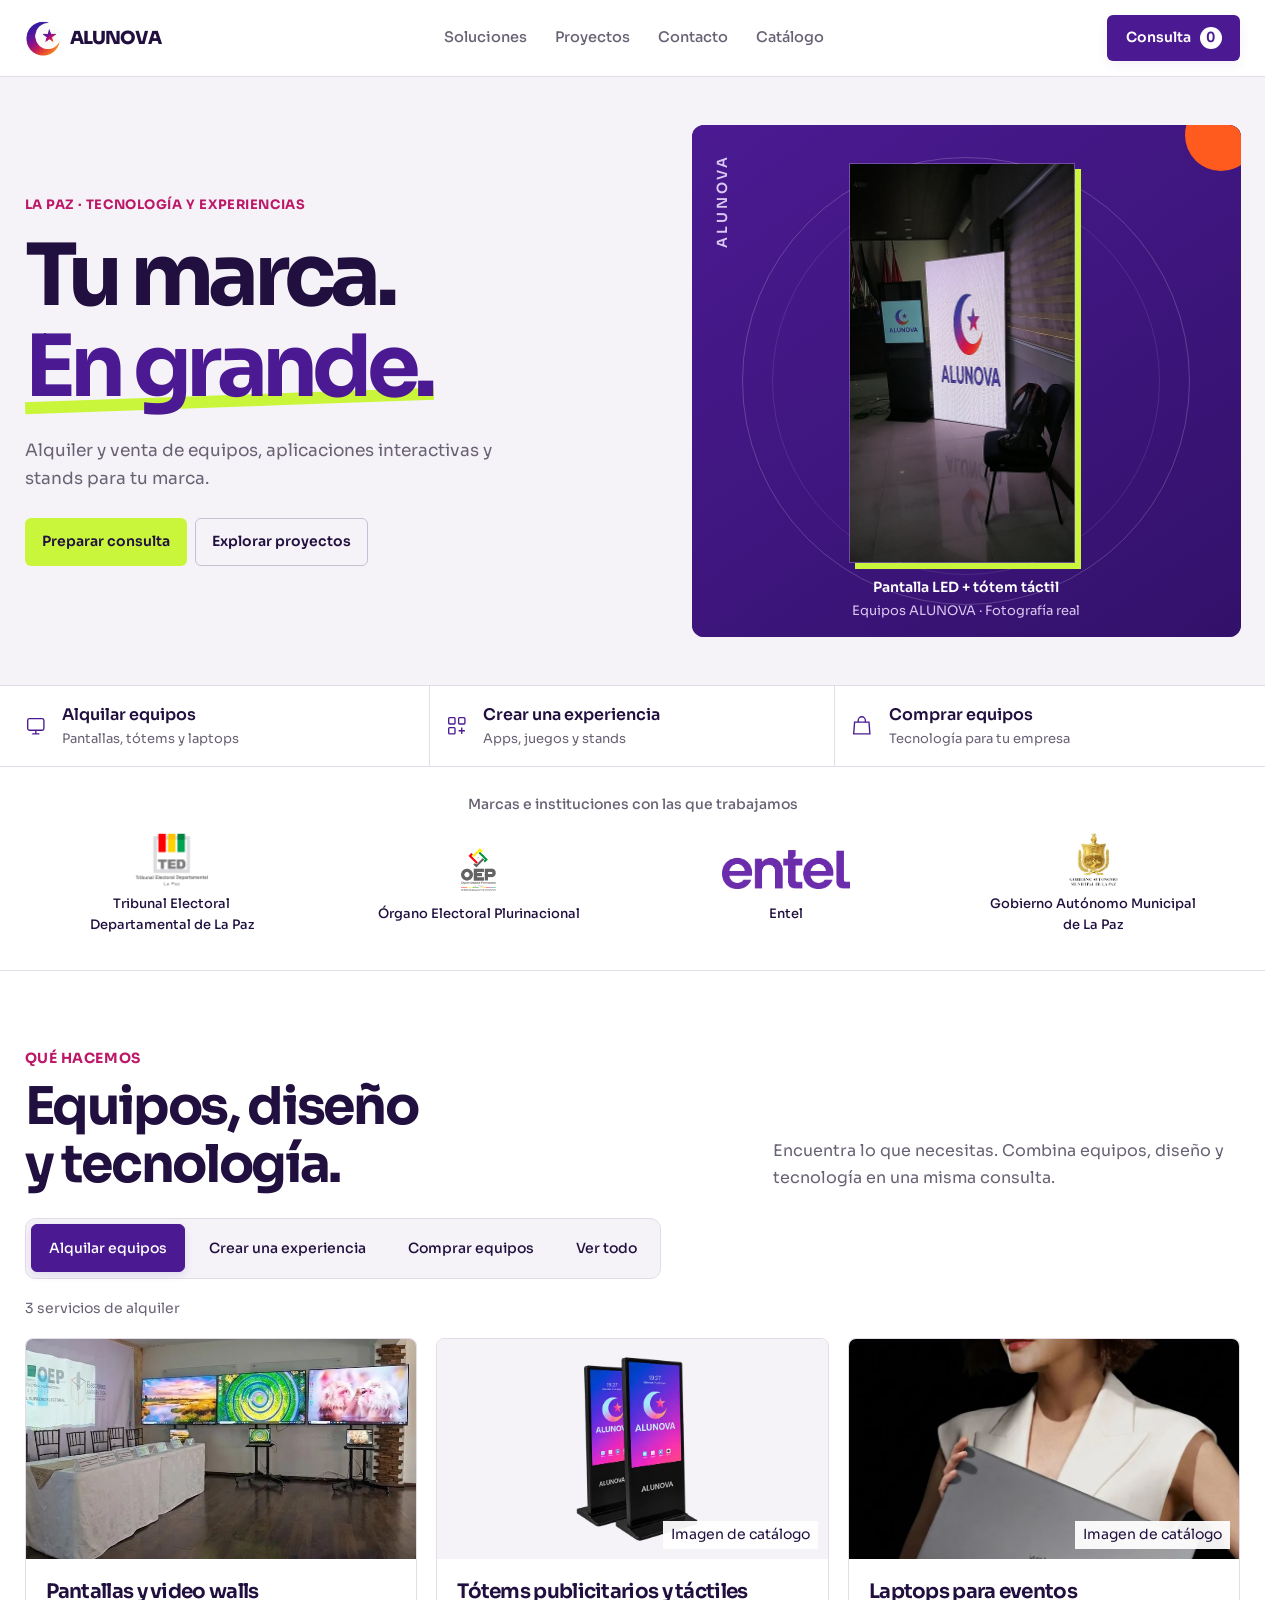
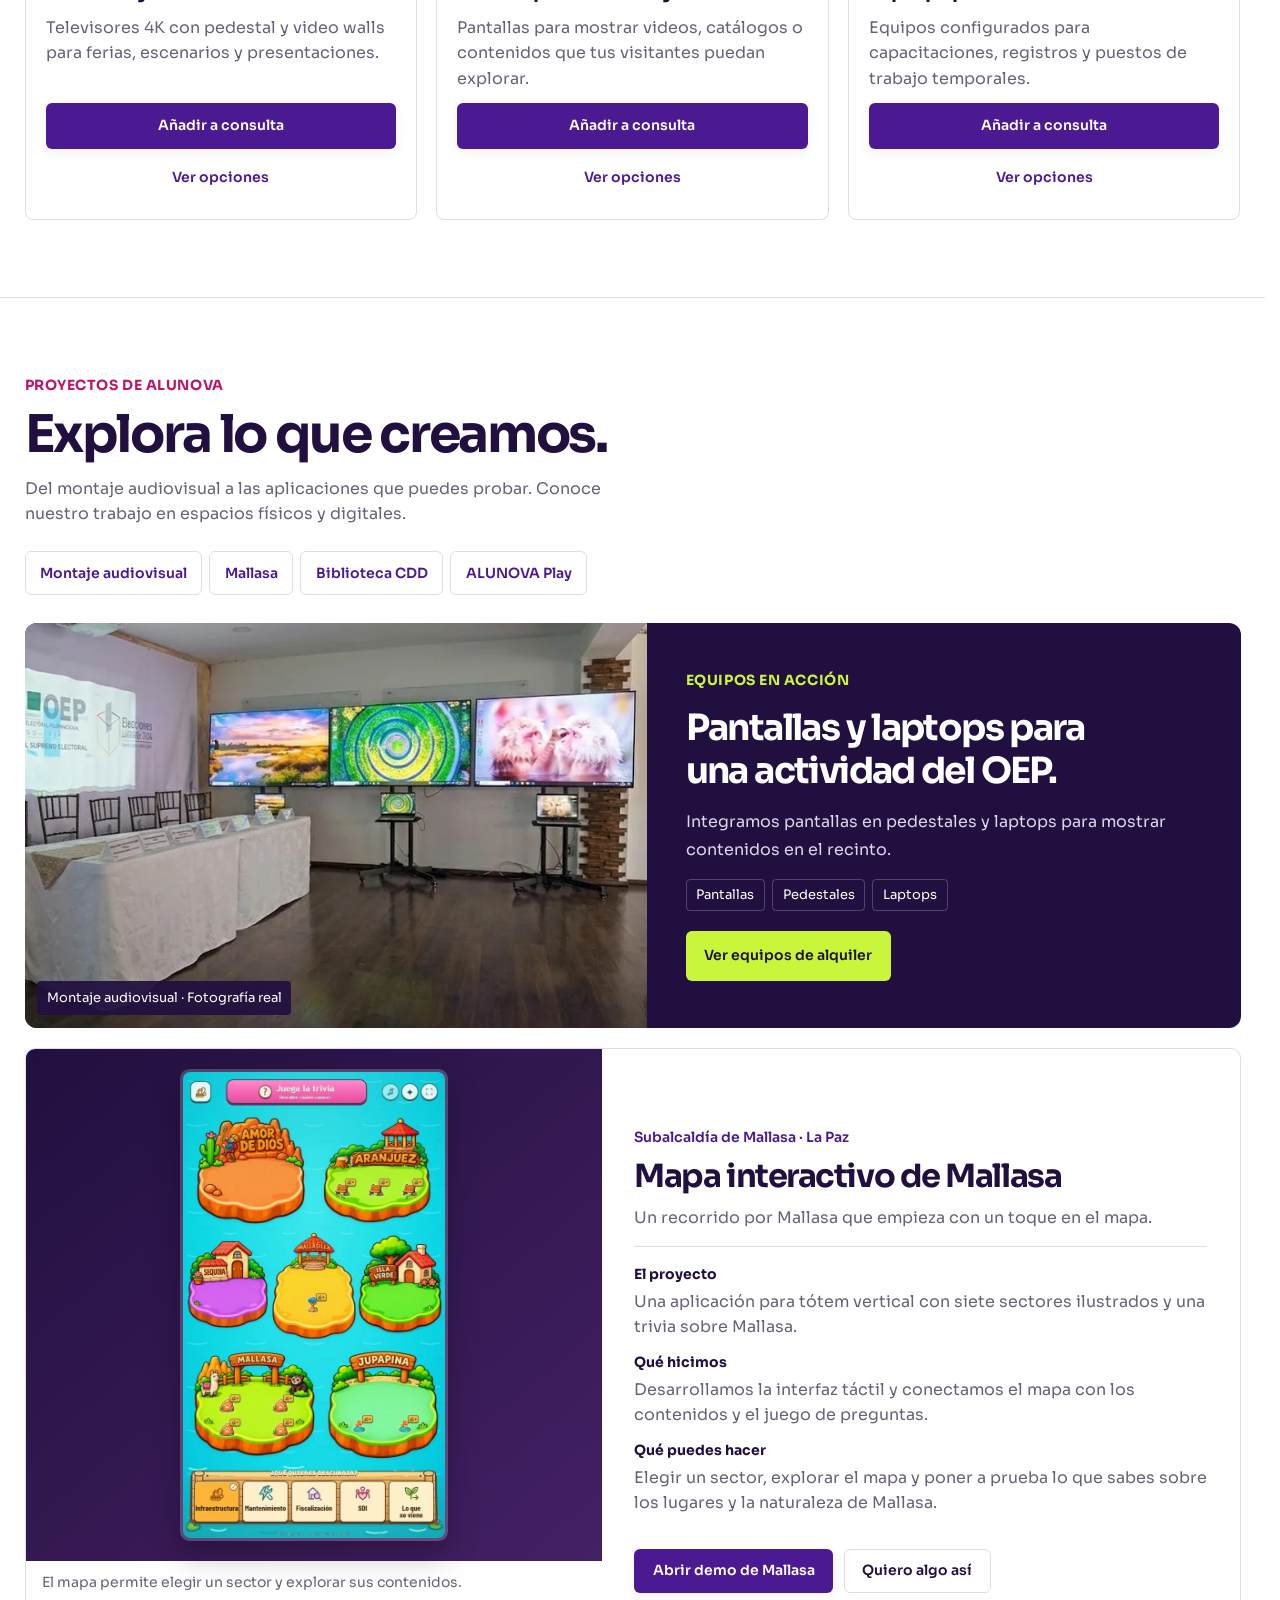
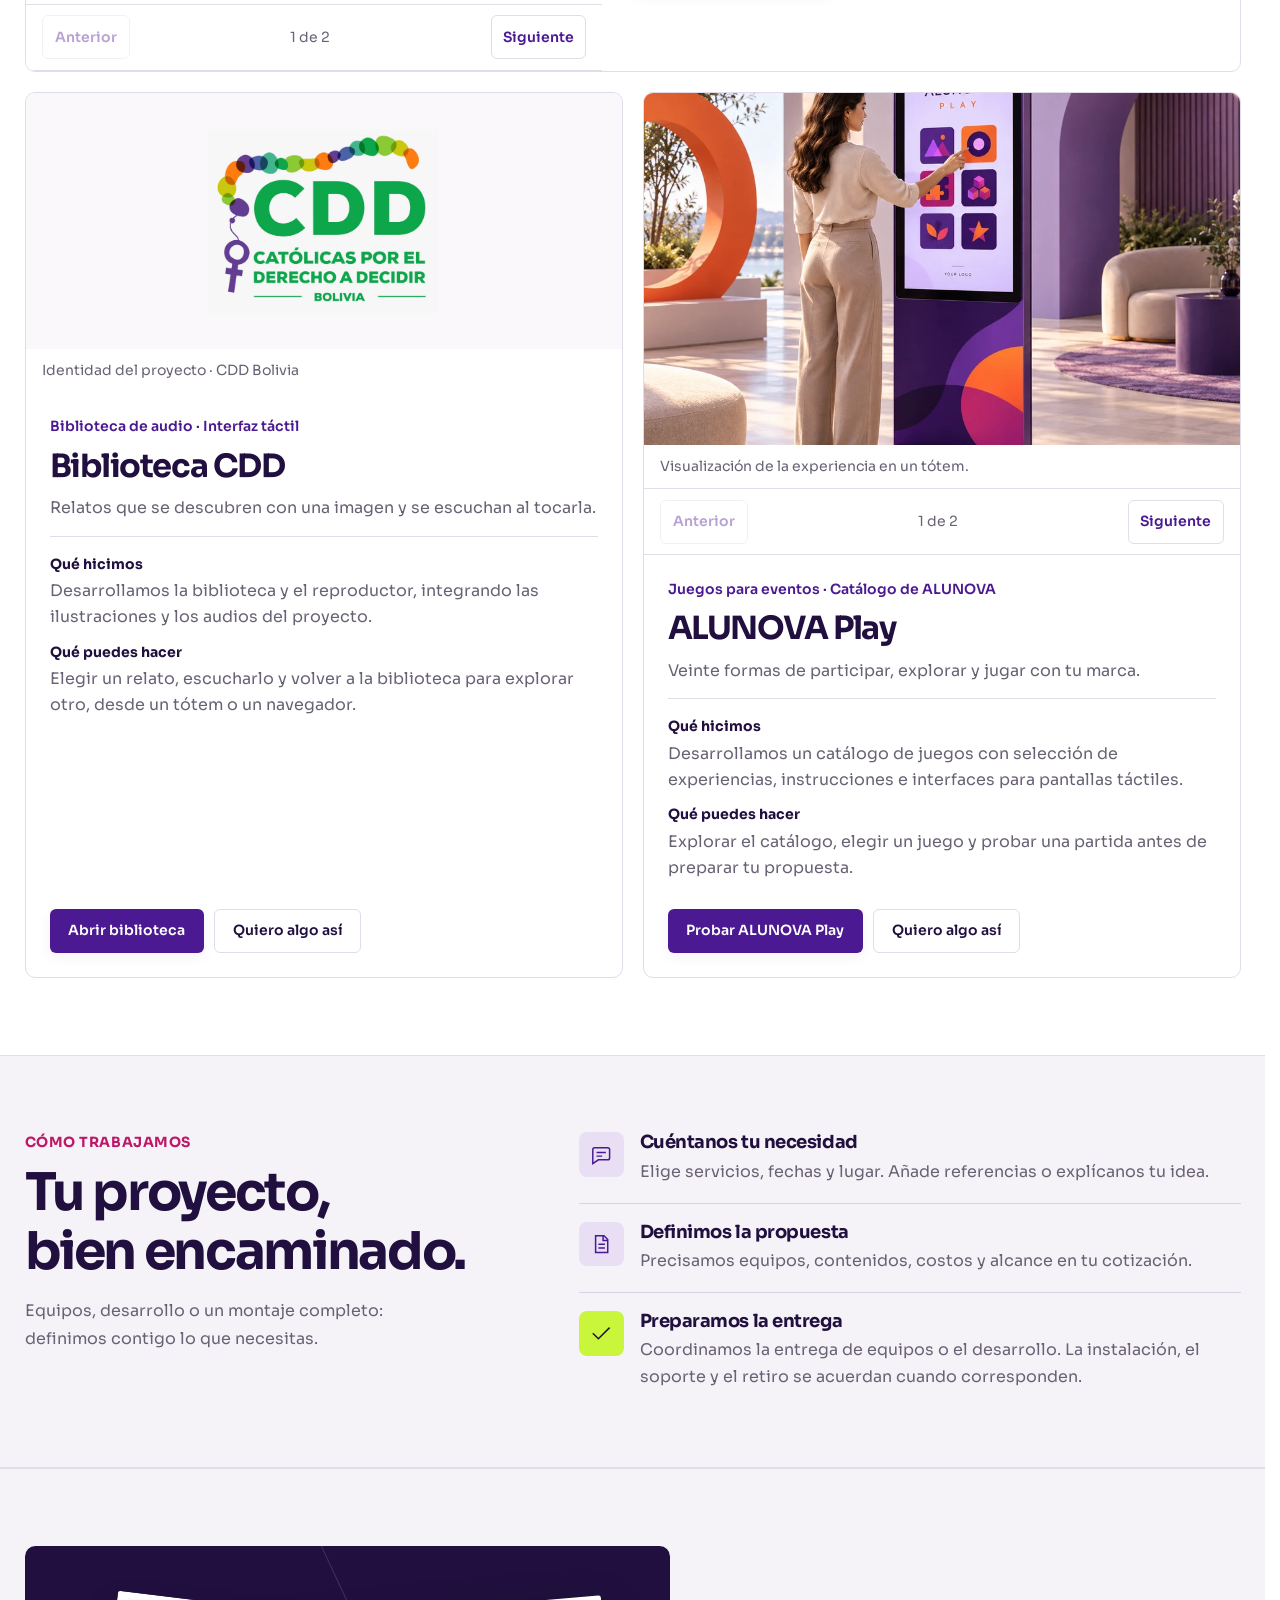
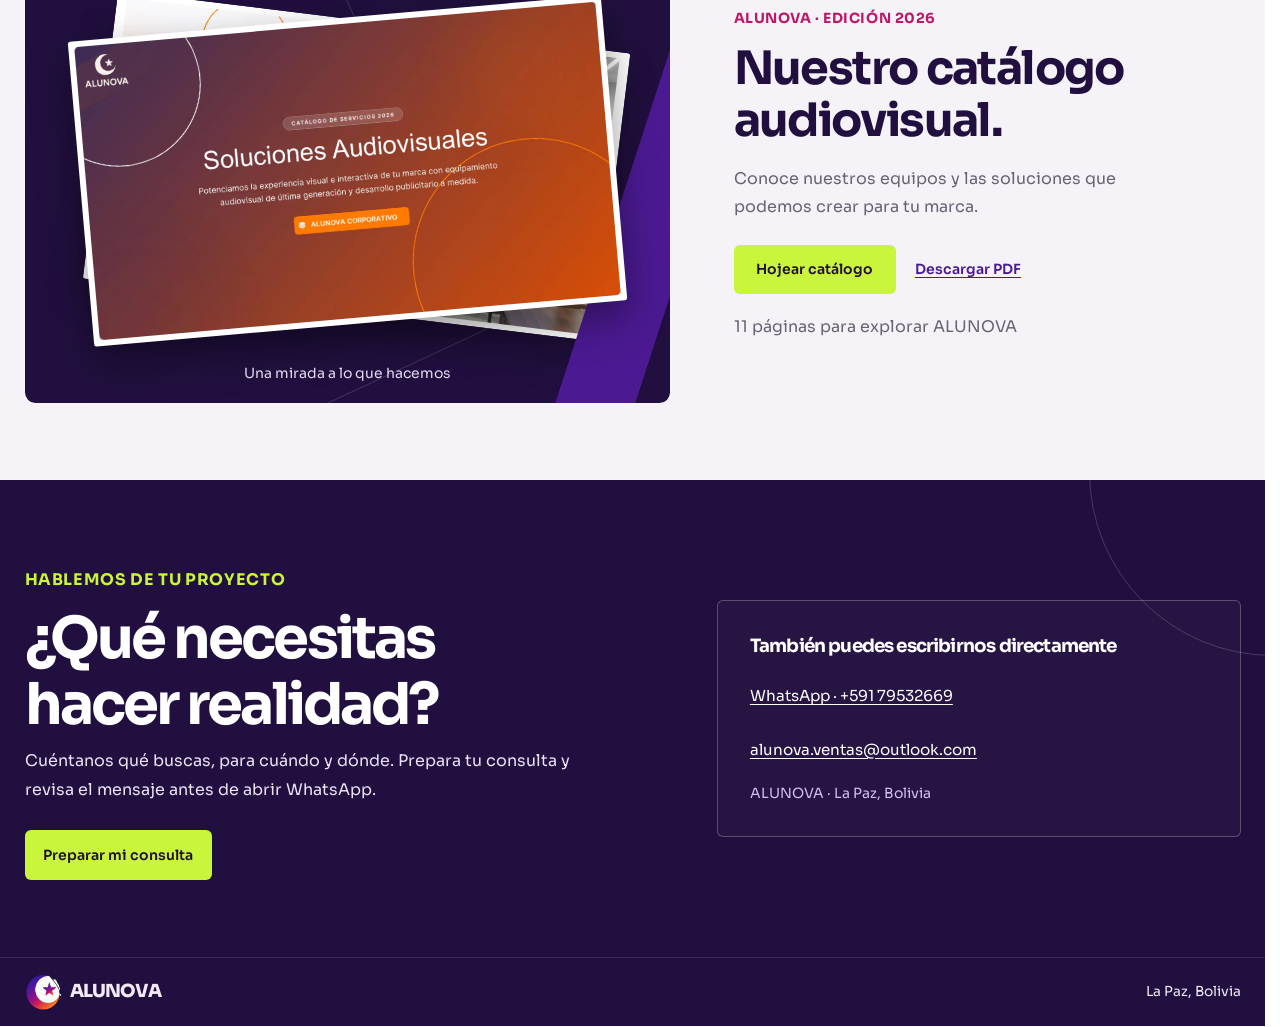
==== index.html @ 8a146e1a "Refina la landing con Sora, casos audiovisuales y recorrido móvil compacto" ====
<!doctype html>
<html lang="es">
<head>
  <meta charset="utf-8">
  <meta name="viewport" content="width=device-width, initial-scale=1">
  <meta name="theme-color" content="#4b1a92">
  <title>ALUNOVA | Tecnología, diseño y experiencias</title>
  <meta name="description" content="Alquiler de televisores 4K, tótems táctiles y laptops. Video walls, juegos interactivos, stands y venta de equipos en Bolivia.">
  <link rel="icon" href="img/logo.png" type="image/png">
  <link rel="preload" href="img/fonts/sora-latin-variable.woff2" as="font" type="font/woff2" crossorigin>
  <link rel="stylesheet" href="css/redesign.css?v=consulta-2026">
  <link rel="stylesheet" href="css/consultas.css?v=consulta-2026">
  <link rel="stylesheet" href="css/proyectos.css?v=portfolio-2026">
  <link rel="stylesheet" href="css/experiencia.css?v=catalogo-editorial-2026">
  <link rel="stylesheet" href="css/catalogo.css?v=editorial-2026">
  <link rel="stylesheet" href="css/consulta.css?v=consulta-clara-2026">
  <link rel="stylesheet" href="css/landing.css?v=sora-2026">
  <script src="js/mobile-menu.js?v=2" defer></script>
  <script src="js/clientes-carousel.js" defer></script>
  <script src="js/main.js?v=landing-sora-2026" defer></script>
  <script src="js/proyectos.js?v=portfolio-2026" defer></script>
  <script src="js/experiencia.js?v=landing-sora-2026" defer></script>
  <script src="js/catalogo.js?v=editorial-2026" defer></script>
</head>
<body>
  <a class="skip-link" href="#contenido">Saltar al contenido</a>

  <header class="mega-header">
    <div class="container header-inner">
      <a href="#hero" class="brand" aria-label="ALUNOVA, inicio">
        <img src="img/logo.png" width="36" height="36" alt="">
        <span>ALUNOVA</span>
      </a>
      <nav id="menu-principal" class="site-nav" aria-label="Navegación principal">
        <ul class="nav-list">
          <li><a href="#servicios">Soluciones</a></li>
          <li><a href="#portafolio">Proyectos</a></li>
          <li><a href="#contacto">Contacto</a></li>
          <li><a href="#brochure">Catálogo</a></li>
        </ul>
      </nav>
      <a class="button button-primary header-contact" href="#contacto" data-open-inquiry>Consulta <span class="inquiry-count" data-inquiry-count>0</span></a>
      <button class="hamburguesa" type="button" aria-label="Abrir menú" aria-expanded="false" aria-controls="menu-principal">
        <span></span><span></span>
      </button>
    </div>
  </header>

  <main id="contenido" tabindex="-1">
    <section class="hero" id="hero" aria-labelledby="inicio-titulo">
      <div class="container hero-grid">
        <div class="hero-copy" id="nosotros">
          <p class="eyebrow">La Paz · Tecnología y experiencias</p>
          <h1 id="inicio-titulo">Tu marca.<br><em>En grande.</em></h1>
          <p class="lead">Alquiler y venta de equipos, aplicaciones interactivas y stands para tu marca.</p>
          <div class="actions">
            <a class="button button-lime" href="#contacto" data-open-inquiry>Preparar consulta</a>
            <a class="button button-outline" href="#portafolio">Explorar proyectos</a>
          </div>
        </div>
        <div class="hero-stage">
          <span class="stage-orbit" aria-hidden="true"></span>
          <span class="stage-word" aria-hidden="true">ALUNOVA</span>
          <figure class="hero-media">
            <img src="img/hero/equipos-alunova.webp" alt="Un tótem táctil y una pantalla LED vertical encendidos con el logo de ALUNOVA" width="900" height="1600" fetchpriority="high">
          </figure>
          <p class="stage-caption">Pantalla LED + tótem táctil <span>Equipos ALUNOVA · Fotografía real</span></p>
        </div>
      </div>
      <nav class="hero-solutions" aria-label="Explorar soluciones de ALUNOVA">
        <div class="container">
          <a href="#servicios" data-filter-link="alquilar"><svg viewBox="0 0 24 24" fill="none" stroke="currentColor" stroke-width="1.5" aria-hidden="true"><rect x="3" y="4" width="18" height="13" rx="2"/><path d="M8 21h8m-4-4v4"/></svg><span>Alquilar equipos<small>Pantallas, tótems y laptops</small></span></a>
          <a href="#servicios" data-filter-link="crear"><svg viewBox="0 0 24 24" fill="none" stroke="currentColor" stroke-width="1.5" aria-hidden="true"><rect x="3" y="3" width="7" height="7" rx="1"/><rect x="14" y="3" width="7" height="7" rx="1"/><rect x="3" y="14" width="7" height="7" rx="1"/><path d="M14 17.5h7m-3.5-3.5v7"/></svg><span>Crear una experiencia<small>Apps, juegos y stands</small></span></a>
          <a href="#servicios" data-filter-link="comprar"><svg viewBox="0 0 24 24" fill="none" stroke="currentColor" stroke-width="1.5" aria-hidden="true"><path d="M4 8h16l1 13H3L4 8Z"/><path d="M8 8V6a4 4 0 0 1 8 0v2"/></svg><span>Comprar equipos<small>Tecnología para tu empresa</small></span></a>
        </div>
      </nav>
    </section>

    <section class="section clients-compact" id="clientes" aria-labelledby="clientes-titulo">
      <div class="container">
        <div class="section-heading">
          <h2 id="clientes-titulo">Marcas e instituciones con las que trabajamos</h2>
        </div>
        <ul class="clientes-track" id="logos-clientes" aria-label="Carrusel de clientes de ALUNOVA" tabindex="0">
          <li class="logo-slot">
            <img src="img/clientes/ted-la-paz.png" alt="" width="600" height="428" loading="lazy">
            <span>Tribunal Electoral Departamental de La Paz</span>
          </li>
          <li class="logo-slot">
            <img src="img/clientes/oep.png" alt="" width="200" height="200" loading="lazy">
            <span>Órgano Electoral Plurinacional</span>
          </li>
          <li class="logo-slot">
            <img src="img/clientes/entel.png" alt="" width="1501" height="461" loading="lazy">
            <span>Entel</span>
          </li>
          <li class="logo-slot">
            <img src="img/clientes/gamlp.png" alt="" width="121" height="121" loading="lazy">
            <span>Gobierno Autónomo Municipal de La Paz</span>
          </li>
        </ul>
        <div class="carousel-controls" role="group" aria-label="Controles del carrusel de clientes" hidden>
          <button class="carousel-button" type="button" data-clientes-prev aria-controls="logos-clientes" aria-label="Ver cliente anterior">‹</button>
          <span class="carousel-position" aria-live="polite"></span>
          <button class="carousel-button" type="button" data-clientes-next aria-controls="logos-clientes" aria-label="Ver siguiente cliente">›</button>
        </div>
      </div>
    </section>

    <section class="section" id="servicios" aria-labelledby="servicios-titulo">
      <div class="container">
        <div class="section-heading solutions-heading">
          <div>
            <p class="eyebrow">Qué hacemos</p>
            <h2 id="servicios-titulo">Equipos, diseño<br>y tecnología.</h2>
          </div>
          <div class="solutions-intro">
            <p>Encuentra lo que necesitas. Combina equipos, diseño y tecnología en una misma consulta.</p>
          </div>
        </div>

        <div class="service-filters" role="group" aria-label="Filtrar soluciones">
          <button type="button" class="filter-button" data-filter="alquilar" aria-pressed="true">Alquilar equipos</button>
          <button type="button" class="filter-button" data-filter="crear" aria-pressed="false">Crear una experiencia</button>
          <button type="button" class="filter-button" data-filter="comprar" aria-pressed="false">Comprar equipos</button>
          <button type="button" class="filter-button" data-filter="todos" aria-pressed="false">Ver todo</button>
        </div>
        <p class="service-results" id="service-results" role="status" aria-live="polite">3 soluciones de alquiler</p>
        <div class="service-grid">
          <article class="service-card" id="pantallas" data-service-id="pantallas" data-category="alquilar" data-quantity="true">
            <img class="service-media" src="img/servicios/alquiler.webp" alt="Televisores y laptops instalados para una actividad del OEP" width="760" height="494" loading="lazy" decoding="async">
            <div class="service-copy">
              <h3>Pantallas y video walls</h3>
              <p class="service-description">Televisores 4K con pedestal y video walls para ferias, escenarios y presentaciones.</p>
              <template class="service-details"><p class="service-detail-lead">Tu contenido, a la vista de todos.</p><dl class="service-specs"><div><dt>Qué ofrecemos</dt><dd>Televisores de 65 pulgadas 4K con pedestal y configuración de video walls.</dd></div><div><dt>Para qué sirve</dt><dd>Videos, presentaciones y contenidos en ferias, escenarios y actividades institucionales.</dd></div><div><dt>Para preparar tu propuesta</dt><dd>Indica cantidad, fechas, lugar y qué contenido mostrarás. Coordinamos conexiones, cableado, instalación y retiro en la cotización.</dd></div></dl></template>

              <div class="service-actions">
                <button class="button button-outline" type="button" data-service-details="pantallas">Ver opciones</button>
                <button class="button button-primary" type="button" data-add-service="pantallas" aria-pressed="false">Añadir a mi consulta</button>
              </div>
            </div>
          </article>
          <article class="service-card" id="totems" data-service-id="totems" data-category="alquilar" data-quantity="true">
            <figure class="service-figure"><img class="service-media service-media-product" src="img/servicios/venta.webp" alt="Dos tótems táctiles con la identidad de ALUNOVA" width="760" height="513" loading="lazy" decoding="async"><figcaption>Imagen de catálogo</figcaption></figure>
            <div class="service-copy">
              <h3>Tótems publicitarios y táctiles</h3>
              <p class="service-description">Pantallas para mostrar videos, catálogos o contenidos que tus visitantes puedan explorar.</p>
              <template class="service-details"><p class="service-detail-lead">Una pantalla que invita a acercarse.</p><dl class="service-specs"><div><dt>Qué ofrecemos</dt><dd>Tótems publicitarios y táctiles para videos, catálogos e interfaces con tu marca.</dd></div><div><dt>Para qué sirve</dt><dd>Mostrar información o permitir que tus visitantes exploren mapas, juegos y contenidos interactivos.</dd></div><div><dt>Para preparar tu propuesta</dt><dd>Cuéntanos cuántos equipos necesitas, las fechas, el lugar y si ya tienes el contenido o necesitas desarrollarlo.</dd></div></dl></template>

              <div class="service-actions">
                <button class="button button-outline" type="button" data-service-details="totems">Ver opciones</button>
                <button class="button button-primary" type="button" data-add-service="totems" aria-pressed="false">Añadir a mi consulta</button>
              </div>
            </div>
          </article>
          <article class="service-card" id="laptops" data-service-id="laptops" data-category="alquilar" data-quantity="true">
            <figure class="service-figure"><img class="service-media service-media-laptop" src="img/servicios/laptops.webp" alt="Imagen de catálogo de una modelo sosteniendo una laptop" width="800" height="1071" loading="lazy" decoding="async"><figcaption>Imagen de catálogo</figcaption></figure>
            <div class="service-copy">
              <h3>Laptops para eventos</h3>
              <p class="service-description">Equipos configurados para capacitaciones, registros y puestos de trabajo temporales.</p>
              <template class="service-details"><p class="service-detail-lead">Puestos de trabajo para el tiempo que necesitas.</p><dl class="service-specs"><div><dt>Qué ofrecemos</dt><dd>Alquiler de laptops configuradas para tu actividad.</dd></div><div><dt>Para qué sirve</dt><dd>Capacitaciones, registros, eventos corporativos y trabajo temporal.</dd></div><div><dt>Para preparar tu propuesta</dt><dd>Indica cantidad, fechas, lugar y programas o tareas que utilizarás. Las características y el soporte se definen según tu necesidad.</dd></div></dl></template>

              <div class="service-actions">
                <button class="button button-outline" type="button" data-service-details="laptops">Ver opciones</button>
                <button class="button button-primary" type="button" data-add-service="laptops" aria-pressed="false">Añadir a mi consulta</button>
              </div>
            </div>
          </article>
          <article class="service-card" id="interaccion" data-service-id="interaccion" data-category="crear" data-quantity="false">
            <img class="service-media service-media-product" src="img/servicios/aplicaciones.webp" alt="Interfaces de Ruleta y Trivia de ALUNOVA para pantallas táctiles" width="760" height="428" loading="lazy" decoding="async">
            <div class="service-copy">
              <h3>Juegos y aplicaciones a medida</h3>
              <p class="service-description">Ruletas, trivias, mapas y bibliotecas con la imagen de tu marca.</p>
              <a class="service-example" href="#mallasa">Explora el mapa de Mallasa</a>
              <template class="service-details"><p class="service-detail-lead">Tu marca también se puede explorar y jugar.</p><dl class="service-specs"><div><dt>Qué podemos crear</dt><dd>Ruletas, trivias, mapas, bibliotecas digitales y formularios con tu identidad.</dd></div><div><dt>Dónde se usa</dt><dd>En un tótem táctil o navegador, según el proyecto. Puedes probar las demos de Mallasa, Biblioteca CDD y ALUNOVA Play.</dd></div><div><dt>Para preparar tu propuesta</dt><dd>Cuéntanos el objetivo, el público, la fecha y los contenidos disponibles. Indica si también necesitas alquilar el equipo.</dd></div></dl></template>

              <div class="service-actions">
                <button class="button button-outline" type="button" data-service-details="interaccion">Ver opciones</button>
                <button class="button button-primary" type="button" data-add-service="interaccion" aria-pressed="false">Añadir a mi consulta</button>
              </div>
            </div>
          </article>
          <article class="service-card" id="stands" data-service-id="stands" data-category="crear" data-quantity="false">
            <figure class="service-figure">
              <img class="service-media" src="img/servicios/stands.webp" alt="Visualización tridimensional de un stand con pantallas y mobiliario" width="900" height="1054" loading="lazy" decoding="async">
              <figcaption>Diseño conceptual de stand</figcaption>
            </figure>
            <div class="service-copy">
              <h3>Diseño y montaje de stands</h3>
              <p class="service-description">Diseño 3D y montaje de espacios con pantallas y experiencias interactivas.</p>
              <template class="service-details"><p class="service-detail-lead">Del diseño del espacio a la experiencia de tu marca.</p><dl class="service-specs"><div><dt>Qué ofrecemos</dt><dd>Diseño 3D y montaje de stands adaptados a tu espacio e identidad.</dd></div><div><dt>Qué podemos integrar</dt><dd>Pantallas, tótems y aplicaciones interactivas dentro de la propuesta del stand.</dd></div><div><dt>Para preparar tu propuesta</dt><dd>Comparte medidas, recinto, fechas y referencias. Definimos materiales, equipamiento y alcance antes del montaje.</dd></div></dl></template>

              <div class="service-actions">
                <button class="button button-outline" type="button" data-service-details="stands">Ver opciones</button>
                <button class="button button-primary" type="button" data-add-service="stands" aria-pressed="false">Añadir a mi consulta</button>
              </div>
            </div>
          </article>
          <article class="service-card" id="venta" data-service-id="venta" data-category="comprar" data-quantity="true">
            <img class="service-media" src="img/servicios/eventos.webp" alt="Pantallas sobre pedestales preparadas para un evento" width="760" height="570" loading="lazy" decoding="async">
            <div class="service-copy">
              <h3>Venta de equipos</h3>
              <p class="service-description">Laptops, monitores, celulares y equipos audiovisuales para tu empresa.</p>
              <template class="service-details"><p class="service-detail-lead">Equipamiento que responde a tu trabajo.</p><dl class="service-specs"><div><dt>Qué puedes solicitar</dt><dd>Laptops, monitores, celulares y equipos informáticos y audiovisuales para empresas e instituciones.</dd></div><div><dt>Cómo elegimos la opción</dt><dd>Revisamos el uso que le darás y las características que necesitas.</dd></div><div><dt>Para preparar tu propuesta</dt><dd>Indica tipo de equipo, cantidad, requisitos y lugar de entrega. Consulta modelos, disponibilidad y condiciones en tu cotización.</dd></div></dl></template>

              <div class="service-actions">
                <button class="button button-outline" type="button" data-service-details="venta">Ver opciones</button>
                <button class="button button-primary" type="button" data-add-service="venta" aria-pressed="false">Añadir a mi consulta</button>
              </div>
            </div>
          </article>
        </div>

      </div>
    </section>

    <section class="section case-projects" id="portafolio" aria-labelledby="proyectos-titulo">
      <div class="container" id="aplicaciones">
        <div class="case-heading">
          <p class="eyebrow">Proyectos de ALUNOVA</p>
          <h2 id="proyectos-titulo">Explora lo que creamos.</h2>
          <p>Del montaje audiovisual a las aplicaciones que puedes probar. Conoce nuestro trabajo en espacios físicos y digitales.</p>
        </div>
        <nav class="case-index" aria-label="Ir a un proyecto">
          <a href="#montaje-oep">Montaje audiovisual</a>
          <a href="#mallasa">Mallasa</a>
          <a href="#biblioteca-cdd">Biblioteca CDD</a>
          <a href="#alunova-play">ALUNOVA Play</a>
        </nav>

        <article class="installation-case" id="montaje-oep" aria-labelledby="oep-titulo">
          <figure class="installation-photo">
            <img src="img/servicios/alquiler.webp" alt="Tres pantallas en pedestales y laptops instaladas para una actividad del OEP" width="760" height="494" loading="lazy" decoding="async">
            <figcaption>Montaje audiovisual · Fotografía real</figcaption>
          </figure>
          <div class="installation-copy">
            <p class="eyebrow">Equipos en acción</p>
            <h3 id="oep-titulo">Pantallas y laptops para una actividad del OEP.</h3>
            <p>Integramos pantallas en pedestales y laptops para mostrar contenidos en el recinto.</p>
            <ul class="installation-tags" aria-label="Equipamiento del montaje"><li>Pantallas</li><li>Pedestales</li><li>Laptops</li></ul>
            <a class="button button-lime" href="#pantallas" data-filter-link="alquilar">Ver equipos de alquiler</a>
          </div>
        </article>

        <article class="case-study case-featured" id="mallasa" aria-labelledby="mallasa-titulo">
          <div class="case-gallery" data-case-gallery role="region" aria-label="Imágenes del proyecto Mallasa">
            <div class="case-gallery-track" id="mallasa-galeria" data-case-track tabindex="0" aria-label="Galería de Mallasa. Usa las flechas del teclado para cambiar de imagen.">
              <figure class="case-slide">
                <div class="case-screen case-screen-mallasa">
                  <img src="img/aplicaciones/mallasa-mapa.webp" alt="Captura del mapa táctil con los siete sectores ilustrados de Mallasa" width="576" height="1024" loading="lazy" decoding="async">
                </div>
                <figcaption>El mapa permite elegir un sector y explorar sus contenidos.</figcaption>
              </figure>
              <figure class="case-slide">
                <div class="case-screen case-screen-mallasa">
                  <img src="img/aplicaciones/mallasa-trivia.webp" alt="Captura de la trivia con una pregunta sobre la fauna de Mallasa y tres respuestas" width="480" height="854" loading="lazy" decoding="async">
                </div>
                <figcaption>La trivia invita a descubrir los lugares y la naturaleza de Mallasa.</figcaption>
              </figure>
            </div>
            <div class="case-gallery-controls" data-case-controls hidden>
              <button type="button" data-case-previous aria-controls="mallasa-galeria" aria-label="Imagen anterior del proyecto Mallasa">Anterior</button>
              <span class="case-gallery-position" data-case-position role="status" aria-live="polite" aria-atomic="true">1 de 2</span>
              <button type="button" data-case-next aria-controls="mallasa-galeria" aria-label="Imagen siguiente del proyecto Mallasa">Siguiente</button>
            </div>
          </div>
          <div class="case-copy">
            <p class="case-context">Subalcaldía de Mallasa · La Paz</p>
            <h3 id="mallasa-titulo">Mapa interactivo de Mallasa</h3>
            <p class="case-intro">Un recorrido por Mallasa que empieza con un toque en el mapa.</p>
            <dl class="case-details">
              <div><dt>El proyecto</dt><dd>Una aplicación para tótem vertical con siete sectores ilustrados y una trivia sobre Mallasa.</dd></div>
              <div><dt>Qué hicimos</dt><dd>Desarrollamos la interfaz táctil y conectamos el mapa con los contenidos y el juego de preguntas.</dd></div>
              <div><dt>Qué puedes hacer</dt><dd>Elegir un sector, explorar el mapa y poner a prueba lo que sabes sobre los lugares y la naturaleza de Mallasa.</dd></div>
            </dl>
            <div class="case-actions">
              <a class="button button-primary" href="https://alunova-mallasa-interactivo.videoinsitucional.chatgpt.site/" target="_blank" rel="noopener noreferrer">Abrir demo de Mallasa</a>
              <button class="button button-outline" type="button" data-project-request="Mallasa · Mapa interactivo">Quiero algo así</button>
            </div>
          </div>
        </article>

        <div class="case-grid">
          <article class="case-study" id="biblioteca-cdd" aria-labelledby="biblioteca-cdd-titulo">
            <figure class="case-identity">
              <div class="case-identity-image">
                <img src="img/aplicaciones/biblioteca-cdd.png" alt="Identidad gráfica de CDD Bolivia" width="1280" height="1018" loading="lazy" decoding="async">
              </div>
              <figcaption>Identidad del proyecto · CDD Bolivia</figcaption>
            </figure>
            <div class="case-copy">
              <p class="case-context">Biblioteca de audio · Interfaz táctil</p>
              <h3 id="biblioteca-cdd-titulo">Biblioteca CDD</h3>
              <p class="case-intro">Relatos que se descubren con una imagen y se escuchan al tocarla.</p>
              <dl class="case-details">
                <div><dt>Qué hicimos</dt><dd>Desarrollamos la biblioteca y el reproductor, integrando las ilustraciones y los audios del proyecto.</dd></div>
                <div><dt>Qué puedes hacer</dt><dd>Elegir un relato, escucharlo y volver a la biblioteca para explorar otro, desde un tótem o un navegador.</dd></div>
              </dl>
              <div class="case-actions">
                <a class="button button-primary" href="https://alunova-tech.github.io/BibliotecaCDD/" target="_blank" rel="noopener noreferrer">Abrir biblioteca</a>
                <button class="button button-outline" type="button" data-project-request="Biblioteca CDD">Quiero algo así</button>
              </div>
            </div>
          </article>

          <article class="case-study" id="alunova-play" aria-labelledby="alunova-play-titulo">
            <div class="case-gallery" data-case-gallery role="region" aria-label="Imágenes de ALUNOVA Play">
              <div class="case-gallery-track" id="play-galeria" data-case-track tabindex="0" aria-label="Galería de ALUNOVA Play. Usa las flechas del teclado para cambiar de imagen.">
                <figure class="case-slide">
                  <div class="case-screen case-screen-play">
                    <img src="img/aplicaciones/alunova-play.webp" alt="Visualización conceptual de una persona usando un tótem con la identidad de ALUNOVA Play" width="960" height="768" loading="lazy" decoding="async">
                  </div>
                  <figcaption>Visualización de la experiencia en un tótem.</figcaption>
                </figure>
                <figure class="case-slide">
                  <div class="case-screen case-screen-play case-screen-art">
                    <img src="apps/alunova-play/assets/puzzle-world.png" alt="Ilustración morada y naranja con la luna y la estrella que utiliza el juego de rompecabezas" width="1254" height="1254" loading="lazy" decoding="async">
                  </div>
                  <figcaption>Arte del rompecabezas que puedes probar en el catálogo.</figcaption>
                </figure>
              </div>
              <div class="case-gallery-controls" data-case-controls hidden>
                <button type="button" data-case-previous aria-controls="play-galeria" aria-label="Imagen anterior de ALUNOVA Play">Anterior</button>
                <span class="case-gallery-position" data-case-position role="status" aria-live="polite" aria-atomic="true">1 de 2</span>
                <button type="button" data-case-next aria-controls="play-galeria" aria-label="Imagen siguiente de ALUNOVA Play">Siguiente</button>
              </div>
            </div>
            <div class="case-copy">
              <p class="case-context">Juegos para eventos · Catálogo de ALUNOVA</p>
              <h3 id="alunova-play-titulo">ALUNOVA Play</h3>
              <p class="case-intro">Veinte formas de participar, explorar y jugar con tu marca.</p>
              <dl class="case-details">
                <div><dt>Qué hicimos</dt><dd>Desarrollamos un catálogo de juegos con selección de experiencias, instrucciones e interfaces para pantallas táctiles.</dd></div>
                <div><dt>Qué puedes hacer</dt><dd>Explorar el catálogo, elegir un juego y probar una partida antes de preparar tu propuesta.</dd></div>
              </dl>
              <div class="case-actions">
                <a class="button button-primary" href="apps/alunova-play/index.html">Probar ALUNOVA Play</a>
                <button class="button button-outline" type="button" data-project-request="ALUNOVA Play">Quiero algo así</button>
              </div>
            </div>
          </article>
        </div>
      </div>
    </section>



    <section class="section process" id="como-trabajamos" aria-labelledby="proceso-titulo">
      <div class="container process-layout">
        <div class="process-heading"><p class="eyebrow">Cómo trabajamos</p><h2 id="proceso-titulo">Tu proyecto,<br>bien encaminado.</h2><p>Equipos, desarrollo o un montaje completo: definimos contigo lo que necesitas.</p></div>
        <ol class="process-steps">
          <li><span class="process-mark" aria-hidden="true"><svg viewBox="0 0 24 24" fill="none" stroke="currentColor" stroke-width="1.6"><path d="M5 4h14a2 2 0 0 1 2 2v9a2 2 0 0 1-2 2H9l-6 4V6a2 2 0 0 1 2-2Z"/><path d="M7 9h10M7 13h6"/></svg></span><div><h3>Cuéntanos tu necesidad</h3><p>Elige servicios, fechas y lugar. Añade referencias o explícanos tu idea.</p></div></li>
          <li><span class="process-mark" aria-hidden="true"><svg viewBox="0 0 24 24" fill="none" stroke="currentColor" stroke-width="1.6"><path d="M6 3h9l4 4v14H6Z"/><path d="M14 3v5h5M9 12h7M9 16h7"/></svg></span><div><h3>Definimos la propuesta</h3><p>Precisamos equipos, contenidos, costos y alcance en tu cotización.</p></div></li>
          <li><span class="process-mark" aria-hidden="true"><svg viewBox="0 0 24 24" fill="none" stroke="currentColor" stroke-width="1.6"><path d="m3 12 6 6L21 6"/></svg></span><div><h3>Preparamos la entrega</h3><p>Coordinamos la entrega de equipos o el desarrollo. La instalación, el soporte y el retiro se acuerdan cuando corresponden.</p></div></li>
        </ol>
      </div>
    </section>

    <section class="catalog-showcase" id="brochure" aria-labelledby="brochure-titulo">
      <div class="container catalog-layout">
        <div class="catalog-art">
          <img class="catalog-paper-back" src="img/catalogo/pagina-03.webp" alt="" width="1440" height="810" loading="lazy" aria-hidden="true">
          <button class="catalog-cover" type="button" data-open-catalog-reader aria-label="Hojear el catálogo audiovisual de ALUNOVA">
            <img src="img/catalogo/pagina-01.webp" alt="Portada original del catálogo audiovisual de ALUNOVA" width="1440" height="810" loading="lazy">
          </button>
          <span class="catalog-art-caption">Una mirada a lo que hacemos</span>
        </div>
        <div class="catalog-editorial-copy">
          <p class="eyebrow">ALUNOVA · Edición 2026</p>
          <h2 id="brochure-titulo">Nuestro catálogo<br>audiovisual.</h2>
          <p>Conoce nuestros equipos y las soluciones que podemos crear para tu marca.</p>
          <div class="catalog-editorial-actions">
            <button class="button button-lime" type="button" data-open-catalog-reader>Hojear catálogo</button>
            <a class="catalog-download" href="docs/brochure-alunova-2026.pdf" download>Descargar PDF</a>
          </div>
          <p class="catalog-edition-note">11 páginas para explorar ALUNOVA</p>
        </div>
      </div>
    </section>

    <section class="section contact" id="contacto" aria-labelledby="contacto-titulo">
      <div class="container contact-grid">
        <div class="contact-copy">
          <p class="eyebrow">Hablemos de tu proyecto</p>
          <h2 id="contacto-titulo">¿Qué necesitas<br>hacer realidad?</h2>
          <p>Cuéntanos qué buscas, para cuándo y dónde. Prepara tu consulta y revisa el mensaje antes de abrir WhatsApp.</p>
          <div class="actions">
            <a class="button button-light" href="#servicios" data-open-inquiry>Preparar mi consulta</a>
          </div>
        </div>
        <div class="contact-channels">
          <h3>También puedes escribirnos directamente</h3>
          <a href="https://wa.me/59179532669" target="_blank" rel="noopener noreferrer">WhatsApp · +591 79532669</a>
          <a href="mailto:alunova.ventas@outlook.com">alunova.ventas@outlook.com</a>
          <p>ALUNOVA · La Paz, Bolivia</p>
        </div>
      </div>
    </section>
  </main>

  <footer class="site-footer">
    <div class="container footer-inner">
      <a href="#hero" class="brand" aria-label="ALUNOVA, volver al inicio">
        <img src="img/logo.png" width="32" height="32" alt="">
        <span>ALUNOVA</span>
      </a>
      <span>La Paz, Bolivia</span>
    </div>
  </footer>

  <div class="inquiry-bar" id="inquiry-bar" hidden>
    <div class="container">
      <p id="inquiry-bar-summary">Elige los servicios que necesitas</p>
      <button class="button button-lime" type="button" data-open-inquiry>Mi consulta <span class="inquiry-count" data-inquiry-count>0</span></button>
    </div>
  </div>

  <p class="sr-only" id="selection-status" role="status" aria-live="polite"></p>

  <dialog id="catalog-reader" class="catalog-reader" aria-labelledby="catalog-reader-title">
    <header class="catalog-reader-header">
      <div><p class="eyebrow">ALUNOVA</p><h2 id="catalog-reader-title">Catálogo audiovisual</h2></div>
      <button class="catalog-reader-close" type="button" data-close-catalog-reader aria-label="Cerrar el catálogo">×</button>
    </header>
    <div class="catalog-page-viewport" tabindex="0" aria-label="Página del catálogo. Usa las flechas del teclado para cambiar de página.">
      <img id="catalog-page-image" src="img/catalogo/pagina-01.webp" alt="Catálogo ALUNOVA, página 1 de 11" width="1440" height="810" draggable="false" loading="lazy">
    </div>
    <footer class="catalog-reader-footer">
      <div class="catalog-reader-pagination">
        <button type="button" data-catalog-prev>Anterior</button>
        <label class="catalog-page-picker"><span class="sr-only">Ir a página</span><select id="catalog-page-select" aria-label="Ir a página"><option value="1">Página 1</option></select></label>
        <button type="button" data-catalog-next>Siguiente</button>
        <span class="catalog-reader-position" data-catalog-position role="status" aria-live="polite" aria-atomic="true">1 de 11</span>
      </div>
      <div class="catalog-reader-tools">
        <button type="button" data-catalog-zoom aria-pressed="false">Ampliar</button>
        <a href="docs/brochure-alunova-2026.pdf" target="_blank" rel="noopener noreferrer">Abrir PDF</a>
        <a href="docs/brochure-alunova-2026.pdf" download>Descargar</a>
      </div>
    </footer>
  </dialog>

  <dialog class="ux-dialog service-dialog" id="service-dialog" aria-labelledby="service-dialog-title">
    <header class="dialog-heading">
      <h2 id="service-dialog-title">Opciones del servicio</h2>
      <button class="dialog-close" type="button" data-close-dialog aria-label="Cerrar opciones del servicio">×</button>
    </header>
    <div class="service-dialog-content">
      <img id="service-dialog-image" alt="" width="760" height="494">
      <div id="service-dialog-body"></div>
    </div>
    <footer class="dialog-actions">
      <button class="button button-primary" id="service-dialog-add" type="button" aria-pressed="false">Añadir a mi consulta</button>
      <button class="button button-outline" type="button" data-open-inquiry>Ver mi consulta</button>
    </footer>
  </dialog>

  <dialog class="ux-dialog inquiry-dialog" id="inquiry-dialog" aria-labelledby="inquiry-title" aria-describedby="inquiry-description">
    <header class="dialog-heading inquiry-heading">
      <div>
        <p class="eyebrow">ALUNOVA · Tu próximo proyecto</p>
        <h2 id="inquiry-title">Preparemos tu idea.</h2>
        <p id="inquiry-description">Tus servicios, fechas y detalles en un solo lugar.</p>
      </div>
      <button class="dialog-close" type="button" data-close-dialog aria-label="Cerrar mi consulta">×</button>
    </header>
    <form id="inquiry-form">
      <div class="inquiry-content">
        <section class="inquiry-selection" aria-labelledby="selection-title">
          <div class="inquiry-selection-heading"><h3 id="selection-title">Tu selección</h3><span class="selection-count" data-inquiry-count>0</span><button class="selection-toggle" id="selection-toggle" type="button" aria-expanded="false" aria-controls="inquiry-selection-body" hidden>Ver servicios</button></div>
          <div id="inquiry-selection-body">
          <p class="selection-intro">Revisa tus servicios y ajusta las cantidades.</p>
          <ul id="inquiry-items" class="inquiry-items"></ul>
          <div class="inquiry-empty" id="inquiry-empty">
            <p>Todavía no has elegido servicios.</p>
            <p>Puedes añadirlos o contarnos tu idea en los detalles.</p>
            <button class="button button-outline" type="button" data-browse-services>Elegir servicios</button>
          </div>
          <ul id="inquiry-references" class="inquiry-references" aria-label="Proyectos de referencia"></ul>
          <button class="selection-add" type="button" data-browse-services>+ Añadir otros servicios</button>
          </div>
        </section>
        <section class="inquiry-fields" aria-labelledby="details-title">
          <h3 id="details-title" class="sr-only">Detalles de tu proyecto</h3>
          <p id="inquiry-requirements" class="inquiry-requirements">Solo tu nombre es obligatorio. Lo demás puede quedar por definir.</p>
          <fieldset class="inquiry-group">
            <legend>Tus datos</legend>
            <div class="form-fields">
              <label for="consulta-nombre">Tu nombre<input id="consulta-nombre" type="text" name="nombre" maxlength="120" autocomplete="name" placeholder="Nombre y apellido" required aria-describedby="inquiry-requirements"></label>
              <label for="consulta-email">Correo<input id="consulta-email" type="email" name="email" maxlength="180" autocomplete="email" placeholder="tu@correo.com"></label>
            </div>
          </fieldset>
          <fieldset class="inquiry-group">
            <legend>Fechas y lugar</legend>
            <div class="form-fields">
              <label for="consulta-inicio">Fecha de inicio<input id="consulta-inicio" type="date" name="fecha_inicio"></label>
              <label for="consulta-fin">Fecha de fin<input id="consulta-fin" type="date" name="fecha_fin"></label>
            </div>
            <label for="consulta-lugar">Lugar o ciudad<input id="consulta-lugar" type="text" name="lugar" maxlength="200" autocomplete="address-level2" placeholder="Ciudad, recinto o dirección"></label>
          </fieldset>
          <fieldset class="inquiry-group">
            <legend>Montaje y detalles</legend>
            <div class="installation-field">
              <label for="consulta-montaje">¿Necesitas montaje?<select id="consulta-montaje" name="montaje" aria-describedby="montaje-ayuda"><option value="por-definir">Por definir</option><option value="si">Sí, necesito montaje</option><option value="no">Solo equipos o servicio</option></select></label>
              <p id="montaje-ayuda" class="field-help">Instalación, soporte y retiro se definen en tu cotización.</p>
            </div>
            <label for="consulta-notas">¿Algo más que debamos saber?<textarea id="consulta-notas" name="notas" rows="2" maxlength="2000" placeholder="Tu idea, tipo de evento, medidas o necesidades especiales"></textarea></label>
          </fieldset>
          <details class="inquiry-message">
            <summary>Revisar el mensaje preparado</summary>
            <pre id="inquiry-preview"></pre>
          </details>
          <p id="inquiry-status" role="status" aria-live="polite"></p>
        </section>
      </div>
      <footer class="inquiry-send">
        <p>Revisas el mensaje en WhatsApp antes de enviarlo.</p>
        <div class="actions">
          <button class="button button-primary" type="submit">Abrir WhatsApp</button>
          <button class="inquiry-email-button" id="inquiry-email" type="button">Usar correo</button>
        </div>
      </footer>
    </form>
  </dialog>

</body>
</html>
---- css/redesign.css ----
@font-face {
  font-family: Poppins;
  src: url('../img/fonts/poppins-latin-400-normal.woff2') format('woff2');
  font-weight: 400;
  font-style: normal;
  font-display: swap;
}

@font-face {
  font-family: Poppins;
  src: url('../img/fonts/poppins-latin-500-normal.woff2') format('woff2');
  font-weight: 500;
  font-style: normal;
  font-display: swap;
}

@font-face {
  font-family: Poppins;
  src: url('../img/fonts/poppins-latin-600-normal.woff2') format('woff2');
  font-weight: 600;
  font-style: normal;
  font-display: swap;
}

@font-face {
  font-family: Poppins;
  src: url('../img/fonts/poppins-latin-700-normal.woff2') format('woff2');
  font-weight: 700;
  font-style: normal;
  font-display: swap;
}

@font-face {
  font-family: Poppins;
  src: url('../img/fonts/poppins-latin-800-normal.woff2') format('woff2');
  font-weight: 800;
  font-style: normal;
  font-display: swap;
}

:root {
  color-scheme: light;
  --page: #fff;
  --paper: #fff;
  --ink: #21103f;
  --muted: #696174;
  --purple: #4b1a92;
  --purple-dark: #21103f;
  --magenta: #bd1768;
  --lime: #c9f63a;
  --lilac: #f5f3f8;
  --line: #e1dce8;
  --orange: #ff5b1f;
  --radius: .375rem;
  --header-size: 4.25rem;
  --display: Poppins, Arial, sans-serif;
  font-family: Poppins, Arial, sans-serif;
}

*, *::before, *::after { box-sizing: border-box; }

html {
  scroll-padding-top: calc(var(--header-size) + .75rem);
  scroll-behavior: smooth;
}

body {
  margin: 0;
  color: var(--ink);
  background: var(--page);
  line-height: 1.6;
}

h1, h2, h3, p, ul, figure { margin: 0; }
img { display: block; max-width: 100%; }
a { color: inherit; }
button, input, textarea { font: inherit; }
button { cursor: pointer; }
[hidden] { display: none !important; }

:focus-visible {
  outline: 2px solid #9f3ac4;
  outline-offset: 4px;
}

.container {
  width: min(calc(100% - 2.5rem), 72rem);
  margin-inline: auto;
}

.skip-link {
  position: fixed;
  z-index: 10;
  inset: .5rem auto auto .5rem;
  padding: .7rem 1rem;
  transform: translateY(-150%);
  background: var(--paper);
  color: var(--purple);
  border-radius: .5rem;
}

.skip-link:focus { transform: none; }

.mega-header {
  position: sticky;
  z-index: 5;
  top: 0;
  background: var(--page);
  border-bottom: 1px solid var(--line);
}

.header-inner {
  display: flex;
  flex-wrap: wrap;
  align-items: center;
  gap: .5rem;
  min-height: var(--header-size);
}

.brand {
  display: inline-flex;
  align-items: center;
  gap: .55rem;
  text-decoration: none;
  font-family: var(--display);
  font-weight: 800;
  font-size: 1.06rem;
  letter-spacing: 0;
}

.brand img {
  width: 2rem;
  height: 2rem;
  object-fit: contain;
}

.header-contact { margin-left: auto; }

.hamburguesa {
  display: none;
  width: 2.75rem;
  height: 2.75rem;
  place-content: center;
  gap: .32rem;
  padding: 0;
  border: 1px solid var(--line);
  border-radius: var(--radius);
  color: var(--purple);
  background: var(--paper);
}

.hamburguesa span {
  display: block;
  width: 1rem;
  height: 2px;
  border-radius: 1px;
  background: currentColor;
  transition: transform .18s ease;
}

.open .hamburguesa span:first-child { transform: translateY(3.5px) rotate(45deg); }
.open .hamburguesa span:last-child { transform: translateY(-3.5px) rotate(-45deg); }

.site-nav { order: 2; width: 100%; }

.nav-list {
  display: flex;
  flex-wrap: wrap;
  gap: .3rem;
  list-style: none;
  padding: .3rem 0 .65rem;
}

.nav-list a {
  display: flex;
  align-items: center;
  min-height: 2.75rem;
  padding: .42rem .72rem;
  border-radius: .5rem;
  color: var(--muted);
  font-weight: 700;
  font-size: .91rem;
  text-decoration: none;
}

.nav-list a:hover { background: var(--lilac); color: var(--purple-dark); }

@media (max-width: 767px) {
  .menu-ready .header-inner { flex-wrap: nowrap; }
  .menu-ready .hamburguesa { display: grid; }

  .menu-ready .site-nav {
    display: none;
    position: absolute;
    top: calc(100% + .4rem);
    inset-inline: 1.25rem;
    width: auto;
    max-height: calc(100dvh - var(--header-size) - 1rem);
    overflow: auto;
    padding: .5rem;
    background: var(--paper);
    border: 1px solid var(--line);
    border-radius: .85rem;
    box-shadow: 0 14px 28px #21152e1e;
  }

  .menu-ready.open .site-nav { display: block; }
  .menu-ready .nav-list { display: grid; padding: 0; }
  .menu-ready .nav-list a { min-height: 3rem; }
}

.button {
  display: inline-flex;
  align-items: center;
  justify-content: center;
  gap: .55rem;
  min-height: 3rem;
  padding: .65rem 1.1rem;
  border: 1px solid transparent;
  border-radius: var(--radius);
  font-size: .875rem;
  font-weight: 600;
  line-height: 1.25;
  text-align: center;
  text-decoration: none;
  transition: background-color .18s ease, border-color .18s ease, color .18s ease;
}

.button-primary {
  color: #fff;
  background: var(--purple);
}

.button-primary:hover { background: var(--magenta); }
.button-lime { background: var(--lime); color: var(--ink); }
.button-lime:hover { background: #b9e82f; }
.button-outline { color: var(--ink); background: var(--paper); border-color: var(--line); }
.button-outline:hover { background: var(--lilac); border-color: #bfa7d2; }
.button-light { color: var(--purple-dark); background: #fff; }
.button-light:hover { background: var(--lilac); }
.header-contact { min-height: 2.75rem; font-size: .875rem; }

.actions {
  display: flex;
  flex-wrap: wrap;
  align-items: center;
  gap: .65rem;
}

.hero {
  overflow: clip;
  background: #f5f3f8;
}

.hero-grid {
  display: grid;
  align-items: center;
  min-height: 34rem;
  gap: 1.5rem;
  padding-block: 2.2rem;
}

.hero-copy {
  position: relative;
  z-index: 1;
}

.eyebrow, .project-category {
  color: var(--magenta);
  font-size: .875rem;
  font-weight: 700;
  line-height: 1.45;
}

.eyebrow {
  text-transform: uppercase;
  letter-spacing: .04em;
}

.eyebrow span { display: none; }

h1, h2, h3 {
  font-family: var(--display);
  line-height: 1.12;
  letter-spacing: -.025em;
  text-wrap: balance;
}

h1, h2 { font-weight: 800; }
h3 { font-weight: 700; }

.hero h1 {
  font-size: clamp(2.85rem, 10.5vw, 4.8rem);
  line-height: 1.02;
  margin-block: .7rem 1.05rem;
}

.hero h1 em {
  color: var(--purple);
  font-style: normal;
}

h2 { font-size: clamp(1.9rem, 4.1vw, 3.2rem); }
h3 { font-size: clamp(1.2rem, 2vw, 1.5rem); }
.lead { color: var(--muted); font-size: 1rem; max-width: 47ch; }
.hero .lead { margin-top: .85rem; max-width: 45ch; }
.hero .actions, .brochure .actions { margin-top: 1.5rem; }
.hero .actions { align-items: stretch; }
.hero .button-outline { background: #ffffffc9; }

.hero-stage {
  position: relative;
  display: grid;
  justify-items: center;
  min-width: 0;
  isolation: isolate;
}

.hero-stage::before {
  position: absolute;
  z-index: -1;
  inset: 5% -25% 10% -8%;
  background: var(--purple);
  transform: skewY(-8deg);
  content: "";
}

.hero-media {
  display: grid;
  justify-items: center;
  width: min(100%, 23rem);
}

.hero-media img {
  width: auto;
  height: auto;
  max-width: 100%;
  max-height: 31rem;
  object-fit: contain;
  filter: brightness(1.16) contrast(.91) saturate(1.04);
  box-shadow: 18px 18px 0 var(--lime);
}

.hero-solutions {
  color: #fff;
  background: var(--ink);
}

.hero-solutions .container {
  display: grid;
  grid-template-columns: repeat(3, minmax(0, 1fr));
}

.hero-solutions a {
  display: flex;
  align-items: center;
  justify-content: center;
  flex: 1;
  min-height: 3.8rem;
  min-width: 0;
  padding: .65rem .75rem;
  border-inline-end: 1px solid #ffffff26;
  text-decoration: none;
  font-weight: 600;
  font-size: .875rem;
}

.hero-solutions a:last-child { border: 0; }
.hero-solutions a:hover { background: var(--purple); }
.hero-solutions a:focus-visible { outline-color: var(--lime); outline-offset: -5px; }

@media (prefers-reduced-motion: no-preference) {
  .hero-copy > *, .hero-media {
    animation: hero-enter .65s cubic-bezier(.2,.75,.25,1) backwards;
  }

  .hero h1 { animation-delay: .08s; }
  .hero .lead { animation-delay: .22s; }
  .hero .actions { animation-delay: .28s; }
  .hero-media { animation-delay: .12s; }

  .service-card {
    transition: border-color .2s, box-shadow .2s;
  }
}

@keyframes hero-enter {
  from { opacity: 0; transform: translateY(18px); }
  to { opacity: 1; transform: none; }
}

.section { padding-block: clamp(3rem, 7vw, 6rem); }
.section-heading { margin-bottom: clamp(1.2rem, 3vw, 2.2rem); }
.section-heading p { margin-top: .45rem; color: var(--muted); }
.section-heading .eyebrow { color: var(--magenta); margin: 0 0 .6rem; }

.service-grid { display: grid; gap: .85rem; }

.service-card {
  display: grid;
  align-content: start;
  min-width: 0;
  overflow: hidden;
  border: 1px solid var(--line);
  border-radius: var(--radius);
  background: var(--paper);
}

.service-media {
  width: 100%;
  height: auto;
  aspect-ratio: 16 / 9;
  object-fit: cover;
  background: var(--lilac);
}

.service-media-product {
  object-fit: contain;
  padding: .65rem 1rem;
}

.service-media-installation { object-position: center 42%; }
.service-media-laptop { object-position: center 40%; }

.service-card:hover { border-color: #ad97ce; box-shadow: 0 10px 22px #21103f0b; }
.service-figure { position: relative; }
.service-figure figcaption {
  position: absolute;
  inset: auto .6rem .6rem auto;
  padding: .3rem .45rem;
  color: var(--ink);
  background: #fffef5f0;
  font-size: .8125rem;
}

.service-copy {
  display: grid;
  gap: .75rem;
  padding: 1.25rem;
}

.service-card p, .project-copy > p:not(.project-category) { color: var(--muted); }

.service-points {
  display: grid;
  gap: .5rem;
  list-style: none;
  padding: .8rem 0 0;
  border-top: 1px solid var(--line);
  color: var(--muted);
  font-size: .875rem;
}

.service-points li { position: relative; padding-left: .85rem; }
.service-points li::before {
  position: absolute;
  top: .5rem;
  left: 0;
  width: .3rem;
  height: .3rem;
  background: var(--orange);
  content: "";
}

.service-support {
  display: flex;
  flex-wrap: wrap;
  align-items: center;
  justify-content: space-between;
  gap: 1.25rem;
  padding: 1.5rem;
  margin-top: 1.5rem;
  border-left: 4px solid var(--purple);
  background: var(--lilac);
}

.service-support > div { flex: 1 1 28rem; }
.service-support p { margin-top: .45rem; color: var(--muted); }

.projects { background: var(--lilac); }
.project-grid { display: grid; gap: .9rem; }

.project-card {
  display: grid;
  min-width: 0;
  overflow: hidden;
  border: 1px solid var(--line);
  border-radius: var(--radius);
  background: var(--paper);
}

.project-feature { margin-bottom: .9rem; }

.project-screens {
  display: grid;
  align-items: center;
  justify-items: center;
  grid-template-columns: minmax(0, 1fr) minmax(0, .82fr);
  gap: .6rem;
  padding: clamp(1rem, 3vw, 2rem);
  background: var(--purple-dark);
}

.project-screens img {
  width: min(100%, 11.25rem);
  height: auto;
  justify-self: end;
  border: 2px solid #221434;
  border-radius: .65rem;
  box-shadow: 0 10px 22px #1a0d33a6;
}

.project-screens img:last-child {
  width: min(100%, 9.25rem);
  justify-self: start;
}

.project-copy {
  display: flex;
  flex-direction: column;
  align-items: flex-start;
  gap: .54rem;
  padding: clamp(1.12rem, 3vw, 2.15rem);
}

.project-copy .actions { margin-top: auto; padding-top: .38rem; }
.project-feature h3 { font-size: clamp(1.65rem, 3.8vw, 2.55rem); }
.project-feature .actions { margin-top: .25rem; }

.project-media {
  display: grid;
  place-items: center;
  aspect-ratio: 16 / 9;
  overflow: hidden;
  background: #f6f2fa;
}

.project-media img { width: 100%; height: 100%; object-fit: cover; object-position: center 44%; }
.project-cdd img { width: 44%; height: 75%; object-fit: contain; }
.text-link { display: inline-flex; align-items: center; min-height: 2.75rem; padding-inline: .4rem; color: var(--purple); font-weight: 700; text-underline-offset: .18em; }

.clientes-track {
  display: flex;
  position: relative;
  overflow-x: auto;
  gap: .7rem;
  padding: 0;
  list-style: none;
  scroll-snap-type: x mandatory;
  scroll-behavior: smooth;
  scrollbar-width: none;
  overscroll-behavior-inline: contain;
}

.clientes-track::-webkit-scrollbar { display: none; }

.logo-slot {
  flex: 0 0 78%;
  display: grid;
  min-height: 8.9rem;
  place-content: center;
  justify-items: center;
  gap: .8rem;
  padding: 1rem;
  text-align: center;
  border: 1px solid var(--line);
  border-radius: var(--radius);
  background: var(--paper);
  scroll-snap-align: start;
  font-size: .9rem;
  font-weight: 700;
}

.logo-slot img { width: 7.5rem; height: 3.6rem; object-fit: contain; }
.carousel-controls { display: flex; align-items: center; justify-content: center; gap: .85rem; margin-top: .85rem; }
.carousel-button { width: 2.75rem; height: 2.75rem; border: 1px solid var(--line); border-radius: var(--radius); background: var(--paper); color: var(--purple); font-size: 1.45rem; line-height: 1; }
.carousel-button:enabled:hover { background: var(--lilac); }
.carousel-button:disabled { opacity: .42; cursor: default; }
.carousel-position { min-width: 4rem; text-align: center; color: var(--muted); font-size: .86rem; }

.brochure { background: var(--lilac); }
.brochure-grid, .contact-grid { display: grid; align-items: center; gap: clamp(1.5rem, 5vw, 4rem); }
.brochure h2 { margin-block: .6rem .7rem; }

.brochure-cover {
  width: 100%;
  max-width: 33rem;
  height: auto;
  border: 1px solid #ccaecb;
  border-radius: var(--radius);
  box-shadow: 8px 8px 0 var(--lime);
}

.contact { background: var(--purple-dark); color: #fff; }
.contact-copy > p { margin-top: .6rem; color: #eee2f7; }
.contact-copy .actions { align-items: flex-start; flex-direction: column; margin-top: 1rem; }
.contact-email { display: inline-flex; align-items: center; min-height: 2.75rem; overflow-wrap: anywhere; text-underline-offset: .18em; }

.contacto-form {
  display: grid;
  gap: .8rem;
  padding: clamp(1rem, 3vw, 1.5rem);
  border: 1px solid #c3a2da60;
  border-radius: var(--radius);
  background: #472667;
}

.form-fields { display: grid; gap: .8rem; }
.contacto-form label { display: grid; gap: .3rem; font-weight: 700; font-size: .9rem; }

.contacto-form input, .contacto-form textarea {
  width: 100%;
  min-width: 0;
  min-height: 2.75rem;
  padding: .5rem .65rem;
  border: 1px solid #e8d7f1;
  border-radius: .5rem;
  color: var(--ink);
  background: #fbf8fd;
  font-size: 1rem;
  font-weight: 400;
}

.contacto-form textarea { resize: vertical; }
.contacto-form button { justify-self: start; }
.form-status { color: #f3e9f9; font-size: .9rem; }
.form-status:empty { display: none; }
.contact :focus-visible { outline-color: #ffac7e; }

.site-footer { background: #241436; color: #f2e9f9; }
.footer-inner { display: flex; flex-wrap: wrap; align-items: center; justify-content: space-between; gap: .75rem; min-height: 4.25rem; padding-block: .65rem; font-size: .86rem; }
.footer-inner .brand { min-height: 2.75rem; }

@media (max-width: 420px) {
  .container { width: calc(100% - 2rem); }
  .menu-ready .site-nav { inset-inline: 1rem; }
  .hero .actions { display: grid; grid-template-columns: minmax(0, 1.08fr) minmax(0, 1fr); gap: .5rem; }
  .hero .button { padding-inline: .6rem; }
  .hero-grid { gap: 1.8rem; padding-block: 1.8rem 2.25rem; min-height: 0; }
  .hero-media img { height: clamp(15rem, 37svh, 21rem); width: auto; max-height: none; }
  .hero-solutions a { font-size: .8125rem; padding-inline: .5rem; text-align: center; }
}

@media (max-width: 350px) {
  .header-inner .brand { gap: .35rem; font-size: .94rem; }
  .header-contact { padding-inline: .65rem; }
  .hero h1 { font-size: 2.6rem; }
}

@media (max-width: 479px) and (max-height: 650px) {
  .hero-grid { padding-top: 1.5rem; }
}

@media (min-width: 480px) {
  .service-grid, .form-fields { grid-template-columns: repeat(2, minmax(0, 1fr)); }
}

@media (min-width: 600px) {
  .logo-slot { flex-basis: calc((100% - .7rem) / 2); }
}

@media (min-width: 768px) {
  .header-inner { flex-wrap: nowrap; gap: 1rem; }
  .site-nav { order: 0; width: auto; margin-inline: auto; }
  .nav-list { padding: 0; }
  .header-contact { margin-left: 0; }
  .hero-grid { grid-template-columns: minmax(0, 1.1fr) minmax(0, .9fr); gap: 2rem; padding-block: 2rem; }
  .hero h1 { font-size: clamp(3.75rem, 6.5vw, 5.6rem); }
  .hero-media img { max-height: min(35rem, 70svh); }
  .hero .lead { font-size: 1.0625rem; line-height: 1.8; }
  .service-grid { gap: .9rem; }
  .service-copy { padding: 1.15rem 1.25rem 1.25rem; }
  .project-feature { grid-template-columns: minmax(0, 1fr) minmax(0, 1fr); }
  .project-feature .project-copy { justify-content: center; }
  .project-grid, .brochure-grid, .contact-grid { grid-template-columns: repeat(2, minmax(0, 1fr)); }
  .project-grid .project-card { grid-template-rows: auto 1fr; }
}

@media (min-width: 960px) {
  .service-grid { grid-template-columns: repeat(3, minmax(0, 1fr)); }
  .logo-slot { flex-basis: calc((100% - 1.4rem) / 3); }
}

@media (prefers-reduced-motion: reduce) {
  html, .clientes-track { scroll-behavior: auto; }
  *, *::before, *::after { transition-duration: .01ms !important; }
}
---- css/consultas.css ----
html {
  scrollbar-gutter: stable;
}

body {
  padding-bottom: calc(5.25rem + env(safe-area-inset-bottom));
}

body.dialog-open {
  overflow: hidden;
}

.sr-only {
  position: absolute;
  width: 1px;
  height: 1px;
  overflow: hidden;
  clip-path: inset(50%);
  white-space: nowrap;
}

.clients-compact {
  padding-block: 1.6rem;
  border-bottom: 1px solid var(--line);
}

.clients-compact .section-heading {
  margin-bottom: .8rem;
}

.clients-compact h2 {
  font-size: 1rem;
  font-weight: 600;
  letter-spacing: 0;
}

.clients-compact .logo-slot {
  min-height: 7.4rem;
  gap: .5rem;
  padding: .75rem;
  font-size: .875rem;
}

.clients-compact .logo-slot img {
  width: 6rem;
  height: 2.8rem;
}

.clients-compact .carousel-controls {
  margin-top: .6rem;
}

.service-filters {
  display: flex;
  flex-wrap: wrap;
  gap: .5rem;
}

.filter-button {
  min-height: 2.9rem;
  padding: .65rem .95rem;
  border: 1px solid var(--line);
  border-radius: var(--radius);
  color: var(--ink);
  background: var(--paper);
  font-size: .875rem;
  font-weight: 600;
}

.filter-button:hover {
  border-color: var(--purple);
}

.filter-button[aria-pressed="true"] {
  border-color: var(--purple);
  background: var(--purple);
  color: #fff;
}

.service-results {
  margin-block: .8rem;
  color: var(--muted);
  font-size: .875rem;
}

.service-actions {
  display: grid;
  grid-template-columns: repeat(2, minmax(0, 1fr));
  gap: .55rem;
  margin-top: .3rem;
}

.service-actions .button {
  min-height: 3.1rem;
  padding-inline: .55rem;
}

[data-add-service][aria-pressed="true"] {
  background: var(--lime);
  border-color: var(--lime);
  color: var(--ink);
}

.catalog-inline {
  display: flex;
  align-items: center;
  flex-wrap: wrap;
  gap: 1rem;
  padding: 1.15rem;
  margin-top: 1.5rem;
  border: 1px solid var(--line);
  border-radius: var(--radius);
  background: var(--lilac);
}

.catalog-inline > img {
  width: 7rem;
  height: auto;
  border: 1px solid var(--line);
  border-radius: var(--radius);
}

.catalog-inline > div:not(.actions) {
  flex: 1 1 16rem;
}

.catalog-inline h3 {
  font-size: 1rem;
  letter-spacing: 0;
}

.catalog-inline p {
  margin-top: .3rem;
  color: var(--muted);
  font-size: .875rem;
}

.catalog-inline .actions {
  gap: .6rem;
}

.contact-copy .eyebrow {
  margin-bottom: .7rem;
  color: #d4c1ef;
}

.contact-channels {
  display: grid;
  gap: .6rem;
  padding: 1.5rem;
  border: 1px solid #ffffff3d;
  border-radius: var(--radius);
}

.contact-channels h3 {
  margin-bottom: .4rem;
  font-size: 1.2rem;
}

.contact-channels a {
  display: flex;
  align-items: center;
  min-height: 2.75rem;
  color: #fff;
  font-size: .95rem;
  overflow-wrap: anywhere;
  text-underline-offset: .2rem;
}

.contact-channels p {
  color: #d4c1ef;
  font-size: .875rem;
}

.inquiry-count {
  display: inline-grid;
  place-items: center;
  min-width: 1.4rem;
  height: 1.4rem;
  padding-inline: .2rem;
  border-radius: 1rem;
  background: #ffffff;
  color: var(--purple);
  font-size: .8125rem;
  font-variant-numeric: tabular-nums;
}

.inquiry-bar {
  position: fixed;
  z-index: 4;
  inset: auto 0 0;
  padding-block: .65rem calc(.65rem + env(safe-area-inset-bottom));
  border-top: 1px solid var(--line);
  background: #fffffffa;
  box-shadow: 0 -5px 24px #21103f0b;
}

.inquiry-bar .container {
  display: flex;
  align-items: center;
  justify-content: space-between;
  gap: .8rem;
}

.inquiry-bar p {
  max-width: 26rem;
  color: var(--muted);
  font-size: .875rem;
  line-height: 1.4;
}

.inquiry-bar .button {
  flex-shrink: 0;
}

.ux-dialog {
  position: fixed;
  inset: auto 0 0;
  width: 100%;
  max-width: 100%;
  max-height: calc(100dvh - .6rem);
  margin: 0 auto;
  padding: 0;
  overflow: auto;
  overscroll-behavior: contain;
  border: 1px solid var(--line);
  border-radius: 1rem 1rem 0 0;
  color: var(--ink);
  background: var(--paper);
  box-shadow: 0 -15px 60px #21103f33;
}

.ux-dialog::backdrop {
  background: #21103f8c;
}

.dialog-heading {
  position: sticky;
  z-index: 2;
  top: 0;
  display: flex;
  align-items: center;
  justify-content: space-between;
  gap: .75rem;
  padding: .9rem 1rem;
  border-bottom: 1px solid var(--line);
  background: var(--paper);
}

.dialog-heading h2 {
  font-size: 1.25rem;
  line-height: 1.25;
  font-weight: 700;
}

.dialog-heading .eyebrow {
  margin-bottom: .2rem;
  font-size: .8125rem;
}

.dialog-close {
  display: grid;
  flex: 0 0 2.75rem;
  place-items: center;
  width: 2.75rem;
  height: 2.75rem;
  padding: 0;
  border: 1px solid var(--line);
  border-radius: var(--radius);
  color: var(--ink);
  background: var(--paper);
  font-size: 1.8rem;
  line-height: 1;
}

.dialog-close:hover {
  background: var(--lilac);
}

.service-dialog-content {
  display: grid;
  gap: 1.1rem;
  padding: 1rem;
}

#service-dialog-image {
  width: 100%;
  height: 12rem;
  object-fit: contain;
  background: var(--lilac);
  border-radius: var(--radius);
}

#service-dialog-body p {
  color: var(--muted);
}

#service-dialog-body .service-points {
  margin-top: .9rem;
}

.dialog-actions {
  position: sticky;
  bottom: 0;
  display: grid;
  grid-template-columns: repeat(2, minmax(0, 1fr));
  gap: .6rem;
  padding: 1rem 1rem calc(1rem + env(safe-area-inset-bottom));
  border-top: 1px solid var(--line);
  background: var(--paper);
}

.inquiry-content {
  display: grid;
  gap: 1.5rem;
  padding: 1rem;
}

.inquiry-content h3 {
  margin-bottom: .85rem;
  font-size: 1rem;
}

.inquiry-items,
.inquiry-references {
  display: grid;
  gap: .75rem;
  margin: 0;
  padding: 0;
  list-style: none;
}

.inquiry-items > li {
  display: grid;
  gap: .65rem;
  padding: .9rem;
  border: 1px solid var(--line);
  border-radius: var(--radius);
  background: var(--lilac);
}

.inquiry-items > li > strong {
  font-size: .95rem;
}

.inquiry-items label {
  display: flex;
  align-items: center;
  gap: .7rem;
  font-size: .875rem;
}

.inquiry-items input[type="number"] {
  width: 5.5rem;
}

.inquiry-items button,
.inquiry-references button {
  justify-self: start;
  min-height: 2.75rem;
  padding: .4rem .6rem;
  border: 1px solid var(--line);
  border-radius: var(--radius);
  color: var(--purple);
  background: var(--paper);
  font-size: .875rem;
}

.inquiry-references:not(:empty) {
  margin-top: 1rem;
}

.inquiry-references li {
  display: flex;
  flex-wrap: wrap;
  align-items: center;
  justify-content: space-between;
  gap: .5rem;
  padding-bottom: .5rem;
  border-bottom: 1px solid var(--line);
  color: var(--muted);
  font-size: .875rem;
}

.inquiry-empty {
  display: grid;
  justify-items: start;
  gap: .8rem;
  padding: 1rem;
  border: 1px dashed #c2afd5;
  border-radius: var(--radius);
  color: var(--muted);
  background: var(--lilac);
}

.inquiry-fields {
  display: grid;
  gap: .9rem;
}

.inquiry-fields h3 {
  margin-bottom: 0;
}

.inquiry-fields label {
  display: grid;
  gap: .35rem;
  min-width: 0;
  font-size: .875rem;
  font-weight: 600;
}

.field-optional {
  display: inline;
  color: var(--muted);
  font-size: .8125rem;
  font-weight: 400;
}

.inquiry-fields input,
.inquiry-fields textarea,
.inquiry-fields select,
.inquiry-items input {
  width: 100%;
  min-width: 0;
  min-height: 2.9rem;
  padding: .6rem .65rem;
  border: 1px solid #b8afc3;
  border-radius: var(--radius);
  color: var(--ink);
  background: var(--paper);
  font: inherit;
  font-size: 1rem;
}

.inquiry-fields textarea {
  resize: vertical;
}

.inquiry-fields select {
  appearance: none;
  padding-right: 2.2rem;
  background-image: linear-gradient(45deg, transparent 50%, #4b1a92 50%), linear-gradient(135deg, #4b1a92 50%, transparent 50%);
  background-position: calc(100% - 17px) 50%, calc(100% - 12px) 50%;
  background-size: 5px 5px;
  background-repeat: no-repeat;
}

.inquiry-message {
  border: 1px solid var(--line);
  border-radius: var(--radius);
}

.inquiry-message summary {
  min-height: 2.9rem;
  padding: .75rem;
  cursor: pointer;
  font-size: .875rem;
  font-weight: 600;
}

.inquiry-message pre {
  padding: 0 .85rem .85rem;
  margin: 0;
  color: var(--muted);
  font: inherit;
  font-size: .875rem;
  white-space: pre-wrap;
  overflow-wrap: anywhere;
}

#inquiry-status:empty {
  display: none;
}

#inquiry-status {
  color: var(--purple);
  font-size: .875rem;
}

.inquiry-send {
  position: sticky;
  bottom: 0;
  padding: 1rem 1rem calc(1rem + env(safe-area-inset-bottom));
  border-top: 1px solid var(--line);
  background: var(--paper);
}

.inquiry-send > p {
  margin-bottom: .65rem;
  color: var(--muted);
  font-size: .8125rem;
  line-height: 1.5;
}

.inquiry-send .actions {
  display: grid;
  grid-template-columns: repeat(2, minmax(0, 1fr));
  gap: .55rem;
}

.inquiry-send .button {
  padding-inline: .6rem;
}

@media (max-width: 599px) {
  .service-filters {
    display: grid;
    grid-template-columns: repeat(2, minmax(0, 1fr));
  }

  .filter-button {
    padding-inline: .55rem;
    line-height: 1.4;
  }

  .service-grid {
    grid-template-columns: 1fr;
  }

  .service-card {
    position: relative;
  }

  .service-card > .service-media,
  .service-card > .service-figure {
    position: absolute;
    inset: 1rem 1rem auto auto;
    width: 5.4rem;
    height: 5.4rem;
    aspect-ratio: 1;
    border-radius: var(--radius);
  }

  .service-card > .service-figure img {
    width: 100%;
    height: 100%;
    aspect-ratio: 1;
    border-radius: var(--radius);
  }

  .service-card > .service-figure figcaption {
    position: static;
    padding: .1rem 0;
    color: var(--muted);
    background: transparent;
    font-size: .75rem;
    line-height: 1.25;
    text-align: center;
  }

  .service-media-product {
    padding: .3rem;
  }

  .service-copy {
    padding: 1rem;
    gap: .7rem;
  }

  .service-copy h3 {
    display: flex;
    align-items: center;
    min-height: 5.4rem;
    padding-right: 6.2rem;
    font-size: 1.16rem;
    line-height: 1.25;
  }

  .service-card:has(.service-figure) h3 {
    min-height: 6.8rem;
  }

  .service-description {
    font-size: 1rem;
    line-height: 1.6;
  }

  .service-support {
    padding: 1.1rem;
  }

  .project-copy .actions {
    width: 100%;
  }

  .project-copy .actions .button {
    flex: 1 1 9rem;
  }

  .catalog-inline > img {
    width: 5rem;
  }

  .catalog-inline > div:not(.actions) {
    flex-basis: 9rem;
  }
}

@media (min-width: 600px) {
  .ux-dialog {
    inset: 0;
    width: min(calc(100% - 3rem), 48rem);
    max-height: calc(100dvh - 3rem);
    margin: auto;
    border-radius: .65rem;
  }

  .service-dialog-content {
    grid-template-columns: minmax(0, 1fr) minmax(0, 1fr);
    align-items: start;
    padding: 1.5rem;
  }

  .service-dialog-content img {
    height: 15rem;
  }

  .inquiry-content {
    padding: 1.5rem;
  }

  .inquiry-items > li {
    grid-template-columns: minmax(0, 1fr) auto;
    align-items: center;
  }

  .inquiry-items > li > strong {
    grid-column: 1 / -1;
  }
}

@media (min-width: 960px) {
  .inquiry-bar p {
    max-width: 40rem;
  }
}

@media (prefers-reduced-motion: no-preference) {
  .ux-dialog[open] {
    animation: inquiry-enter .2s ease-out;
  }
}

@keyframes inquiry-enter {
  from { opacity: .4; transform: translateY(14px); }
  to { opacity: 1; transform: none; }
}
---- css/proyectos.css ----
.case-projects {
  background: var(--page, #fff);
  border-top: 1px solid var(--line, #e1dce8);
}

.case-heading { max-width: 43rem; }
.case-heading .eyebrow { margin-bottom: .65rem; color: var(--magenta, #bd1768); }
.case-heading h2 {
  margin: 0;
  font-family: var(--display, Poppins, sans-serif);
  font-size: clamp(2rem, 5vw, 3.5rem);
  line-height: 1.1;
  font-weight: 800;
  letter-spacing: -.035em;
}
.case-heading > p:last-child {
  max-width: 38rem;
  margin-top: 1rem;
  color: var(--muted, #696174);
  font-size: 1rem;
}

.case-index {
  display: flex;
  flex-wrap: wrap;
  gap: .45rem;
  margin: 1.5rem 0 1.75rem;
}
.case-index a {
  display: inline-flex;
  align-items: center;
  min-height: 2.75rem;
  padding: .5rem .9rem;
  border: 1px solid var(--line, #e1dce8);
  border-radius: var(--radius, .375rem);
  color: var(--purple, #4b1a92);
  font-size: .875rem;
  font-weight: 600;
  text-decoration: none;
}
.case-index a:hover { background: var(--lilac, #f5f3f8); }

.case-study {
  display: flex;
  flex-direction: column;
  min-width: 0;
  overflow: hidden;
  border: 1px solid var(--line, #e1dce8);
  border-radius: calc(var(--radius, .375rem) + .25rem);
  background: var(--paper, #fff);
}
.case-featured { margin-bottom: 1.25rem; }
.case-grid { display: grid; gap: 1.25rem; }
.case-copy {
  display: flex;
  flex: 1;
  flex-direction: column;
  align-items: flex-start;
  gap: .8rem;
  padding: clamp(1.15rem, 3vw, 2rem);
}
.case-context {
  color: var(--purple, #4b1a92);
  font-size: .875rem;
  line-height: 1.5;
  font-weight: 600;
}
.case-copy h3 {
  margin: 0;
  color: var(--ink, #21103f);
  font-size: clamp(1.55rem, 3vw, 2rem);
  font-weight: 800;
  line-height: 1.15;
  letter-spacing: -.025em;
}
.case-intro { font-size: 1rem; color: var(--muted, #696174); }
.case-details {
  display: grid;
  width: 100%;
  gap: .95rem;
  margin: .3rem 0 .4rem;
  padding-top: 1rem;
  border-top: 1px solid var(--line, #e1dce8);
}
.case-details dt {
  margin-bottom: .2rem;
  font-size: .875rem;
  font-weight: 700;
}
.case-details dd {
  margin: 0;
  color: var(--muted, #696174);
  font-size: 1rem;
  line-height: 1.65;
}
.case-actions {
  display: flex;
  flex-wrap: wrap;
  width: 100%;
  gap: .65rem;
  margin-top: auto;
  padding-top: .75rem;
}
.case-actions .button {
  min-height: 2.75rem;
  max-width: 100%;
  white-space: normal;
  text-align: center;
}

.case-gallery { min-width: 0; background: var(--lilac, #f5f3f8); }
.case-gallery-track {
  position: relative;
  display: flex;
  min-width: 0;
  overflow-x: auto;
  overscroll-behavior-x: contain;
  scroll-snap-type: x mandatory;
  scrollbar-width: thin;
  scrollbar-color: #b4a0ce transparent;
}
.case-gallery-track:focus-visible { outline-offset: -4px; }
.case-slide {
  flex: 0 0 100%;
  min-width: 0;
  margin: 0;
  scroll-snap-align: start;
}
.case-screen {
  display: flex;
  align-items: center;
  justify-content: center;
  height: clamp(20rem, 80vw, 27rem);
  padding: 1.25rem;
}
.case-screen img { max-width: 100%; max-height: 100%; width: auto; height: auto; object-fit: contain; }
.case-screen-mallasa {
  background: linear-gradient(140deg, #21103f, #442064);
}
.case-screen-mallasa img {
  border: 3px solid #fff3;
  border-radius: .6rem;
  box-shadow: 0 14px 30px #0004;
}
.case-screen-play { padding: 0; background: #eee5f5; }
.case-screen-play img { width: 100%; height: 100%; object-fit: cover; }
.case-screen-art { padding: 1.25rem; background: #3c1d58; }
.case-screen-art img { width: auto; height: 100%; object-fit: contain; border-radius: .3rem; }
.case-slide figcaption, .case-identity figcaption {
  min-height: 4rem;
  margin: 0;
  padding: .8rem 1rem;
  color: var(--muted, #696174);
  background: var(--paper, #fff);
  font-size: .875rem;
  line-height: 1.5;
}
.case-gallery-controls {
  display: flex;
  align-items: center;
  justify-content: space-between;
  gap: .5rem;
  padding: .65rem 1rem;
  border-top: 1px solid var(--line, #e1dce8);
  border-bottom: 1px solid var(--line, #e1dce8);
  background: var(--paper, #fff);
}
.case-gallery-controls button {
  min-width: 5.5rem;
  min-height: 2.75rem;
  padding: .5rem .7rem;
  border: 1px solid var(--line, #e1dce8);
  border-radius: var(--radius, .375rem);
  color: var(--purple, #4b1a92);
  background: var(--paper, #fff);
  font-size: .875rem;
  font-weight: 600;
}
.case-gallery-controls button:enabled:hover { border-color: var(--purple, #4b1a92); background: var(--lilac, #f5f3f8); }
.case-gallery-controls button:disabled { opacity: .4; cursor: default; }
.case-gallery-position { color: var(--muted, #696174); font-size: .875rem; white-space: nowrap; }
.case-identity { margin: 0; }
.case-identity-image {
  display: flex;
  align-items: center;
  justify-content: center;
  height: clamp(20rem, 80vw, 27rem);
  padding: 3rem;
  background: #faf8fb;
}
.case-identity-image img { width: min(100%, 18rem); max-height: 100%; height: auto; object-fit: contain; }

@media (max-width: 379px) {
  .case-actions { flex-direction: column; }
  .case-actions .button { width: 100%; }
  .case-gallery-controls { padding-inline: .6rem; }
}

@media (min-width: 768px) {
  .case-featured { display: grid; grid-template-columns: minmax(0, .95fr) minmax(0, 1.05fr); }
  .case-featured .case-copy { justify-content: center; padding: 2rem; }
  .case-featured .case-actions { margin-top: .25rem; }
  .case-featured .case-screen { height: 32rem; }
  .case-grid { grid-template-columns: repeat(2, minmax(0, 1fr)); }
  .case-grid .case-screen, .case-identity-image { height: 22rem; }
  .case-grid .case-copy { padding: 1.5rem; }
}

@media (prefers-reduced-motion: reduce) {
  .case-gallery-track { scroll-behavior: auto; }
}
---- css/experiencia.css ----
/* ALUNOVA Sport identity, applied to the public portfolio. */
:root { --header-size: 4.75rem; }
.container { width: min(calc(100% - 2.5rem), 76rem); }
.mega-header { background: #fffffff5; backdrop-filter: blur(14px); }
.mega-header::after { content: ""; position: absolute; inset: auto auto -1px 0; width: 100%; height: 2px; background: var(--magenta); transform: scaleX(var(--reading-progress, 0)); transform-origin: left; }
.brand { font-size: 1.125rem; letter-spacing: -.025em; min-height: 2.75rem; }
.brand img { width: 2.3rem; height: 2.3rem; }
.nav-list a { font-weight: 500; position: relative; }
.nav-list a[aria-current] { color: var(--purple); background: var(--lilac); }
.button { min-height: 3.1rem; transition: background-color .2s, border-color .2s, color .2s, transform .2s; }
.button:active { transform: scale(.98); }
.button-primary { box-shadow: 0 4px 12px #4b1a9210; }
.header-contact { min-height: 2.8rem; }
.hero { position: relative; background: #f5f3f8; }
.hero-grid { gap: 2rem; padding-block: 2.5rem 2rem; min-height: auto; }
.hero-copy > .eyebrow { font-size: .875rem; letter-spacing: .025em; }
.hero h1 { font-size: clamp(2.9rem, 12.5vw, 5rem); letter-spacing: -.055em; line-height: 1.04; margin-block: 1.1rem 1.3rem; }
.hero h1 em { position: relative; display: inline-block; isolation: isolate; }
.hero h1 em::after { content: ""; position: absolute; z-index: -1; left: 0; right: -.025em; bottom: .07em; height: .19em; background: var(--lime); transform: rotate(-2deg); }
.hero .lead { font-size: 1rem; line-height: 1.75; max-width: 42ch; }
.hero .actions { display: flex; gap: .65rem; margin-top: 1.5rem; }
.hero .actions .button { flex: 1 1 9rem; }
.hero .button-outline { background: transparent; border-color: #c8bfD5; }
.hero-note { display: flex; align-items: stretch; gap: .8rem; margin-top: 1.75rem; }
.hero-note p { font-size: .875rem; line-height: 1.7; color: var(--muted); }
.hero-note strong { font-weight: 500; color: var(--ink); }
.hero-note-line { width: 3px; background: var(--magenta); border-radius: 1px; }
.hero-stage { padding: 1.2rem 1rem 3.3rem; background: var(--purple); min-height: 25rem; border-radius: var(--radius); overflow: hidden; }
.hero-stage::before { inset: 0; background: linear-gradient(145deg, #4b1a92, #32116a); transform: none; }
.hero-stage::after { content: ""; position: absolute; width: 6rem; height: 6rem; right: -1rem; top: -2.6rem; border-radius: 50%; background: var(--orange); z-index: -1; }
.stage-orbit { position: absolute; width: 22rem; height: 22rem; border: 1px solid #ffffff30; border-radius: 50%; left: calc(50% - 11rem); top: 3rem; z-index: -1; }
.stage-orbit::before { content: ""; position: absolute; inset: 1.8rem; border: 1px solid #ffffff19; border-radius: 50%; }
.stage-word { position: absolute; left: 1rem; top: 1.2rem; writing-mode: vertical-rl; transform: rotate(180deg); font-size: .875rem; letter-spacing: .2em; font-weight: 600; color: #dac8f2; }
.hero-media { width: 100%; }
.hero-media img { display: block; width: auto; height: 23rem; max-height: none; max-width: calc(100% - 3rem); object-fit: contain; border: 1px solid #ffffff3d; box-shadow: 9px 9px 0 var(--lime); filter: brightness(1.16) contrast(.91) saturate(1.04); }
.stage-caption { position: absolute; left: 1rem; right: 1rem; bottom: .9rem; color: #fff; font-size: .875rem; display: flex; align-items: center; justify-content: center; flex-wrap: wrap; gap: .4rem 1rem; }
.stage-caption span { color: #dac8f2; }
.hero-solutions { background: #fff; color: var(--ink); border-block: 1px solid var(--line); }
.hero-solutions .container { grid-template-columns: 1fr; }
.hero-solutions a { justify-content: start; gap: 1rem; min-height: 4.6rem; padding: 1rem .5rem; border: 0; border-bottom: 1px solid var(--line); font-size: 1rem; transition: color .2s, background-color .2s; }
.hero-solutions a:last-child { border: 0; }
.hero-solutions a:hover { background: var(--lilac); color: var(--purple); }
.hero-solutions svg { width: 1.6rem; height: 1.6rem; flex: 0 0 auto; color: var(--purple); }
.hero-solutions small { display: block; font-size: .875rem; color: var(--muted); font-weight: 400; margin-top: .1rem; }
.hero-solutions a:focus-visible { outline-color: var(--purple); }
.clients-compact { padding-block: 2rem; }
.clients-compact .section-heading { text-align: center; margin-bottom: 1.25rem; }
.clients-compact .eyebrow { font-size: .875rem; margin-bottom: .35rem; }
.clients-compact h2 { font-size: 1rem; font-weight: 500; line-height: 1.5; color: var(--muted); }
.clients-compact .logo-slot { border-color: transparent; background: transparent; min-height: 7rem; padding: .75rem; font-weight: 500; }
.clients-compact .logo-slot img { width: 7.8rem; height: 3.1rem; }
.clients-compact .logo-slot span { max-width: 22ch; font-size: .875rem; }
.clientes-track { gap: .8rem; }
.carousel-controls { justify-content: end; }
.section { padding-block: clamp(3.2rem, 6.5vw, 6.25rem); }
.clients-compact.section { padding-block: 2rem; }
.solutions-heading { display: grid; gap: 1rem; }
.solutions-intro { min-width: 0; }
.solutions-intro > p { max-width: 39ch; font-size: 1rem; line-height: 1.8; color: var(--muted); }
.solutions-heading h2 { font-size: clamp(2.1rem, 4vw, 3.4rem); line-height: 1.1; }
.service-filters { display: grid; grid-template-columns: repeat(2, minmax(0, 1fr)); gap: .4rem; padding: .35rem; background: var(--lilac); border: 1px solid var(--line); border-radius: .65rem; }
.filter-button { background: transparent; border-color: transparent; border-radius: .375rem; font-size: .875rem; min-height: 3rem; padding: .65rem .5rem; }
.filter-button[aria-pressed="true"] { box-shadow: 0 3px 10px #4b1a921f; }
.service-results { font-size: .875rem; margin-block: 1.15rem; }
.service-grid { gap: 1rem; align-items: stretch; }
.service-card { position: relative; grid-template-rows: auto 1fr; align-content: normal; border-color: var(--line); border-radius: .5rem; transition: border-color .2s, box-shadow .2s; scroll-margin-top: calc(var(--header-size) + 1rem); }
.service-card.is-selected { border-color: var(--purple); box-shadow: inset 0 0 0 1px var(--purple); }
.service-card > .service-media, .service-card > .service-figure { position: relative; inset: auto; width: 100%; height: auto; aspect-ratio: 16 / 9; border-radius: 0; }
.service-card > .service-figure img { width: 100%; height: 100%; aspect-ratio: 16 / 9; border-radius: 0; }
.service-media-product { padding: 1rem; }
.service-card > .service-figure figcaption { position: absolute; inset: auto .6rem .6rem auto; padding: .25rem .5rem; background: #fffffff0; color: var(--ink); font-size: .875rem; line-height: 1.4; max-width: calc(100% - 1.2rem); }
.service-copy { display: flex; flex-direction: column; padding: 1.2rem; gap: .9rem; }
.service-copy h3, .service-card:has(.service-figure) h3 { display: block; padding: 0; min-height: 0; font-size: 1.3rem; line-height: 1.25; }
.service-description { font-size: 1rem; line-height: 1.7; }
.service-example { display: inline-flex; align-items: center; min-height: 2.75rem; color: var(--purple); font-size: .875rem; text-underline-offset: .2em; }
.service-actions { grid-template-columns: 1fr; gap: .3rem; margin-top: auto; }
.service-actions .button { min-height: 2.9rem; font-size: .875rem; }
.service-actions .button-outline { order: 2; border-color: transparent; color: var(--purple); background: transparent; min-height: 2.75rem; }
.service-actions .button-outline:hover { background: var(--lilac); }
.service-card [data-add-service][aria-pressed="true"] { box-shadow: none; }
.installation-field { min-width: 0; }
.installation-field .field-help { margin-top: .45rem; color: var(--muted); font-size: .875rem; font-weight: 400; line-height: 1.65; }
.contact { position: relative; overflow: clip; }
.contact::before { content: ""; position: absolute; width: 23rem; height: 23rem; right: -12rem; top: -12rem; border: 1px solid #ffffff2b; border-radius: 50%; pointer-events: none; }
.contact .eyebrow { color: var(--lime); }
.contact h2 { font-size: clamp(2.2rem, 4.5vw, 3.6rem); line-height: 1.14; }
.contact-copy > p { font-size: 1rem; max-width: 48ch; line-height: 1.8; }
.contact-copy .actions { margin-top: 1.6rem; }
.contact .button-light { background: var(--lime); color: var(--ink); }
.contact-channels { padding: 1.5rem; background: #ffffff06; }
.contact-channels h3 { font-size: 1.15rem; line-height: 1.4; }
.site-footer { border-top: 1px solid #ffffff1f; background: var(--ink); }
.inquiry-bar { background: #fffffff5; backdrop-filter: blur(12px); }
.inquiry-bar .button-lime { background: var(--purple); color: white; }
.inquiry-bar .button-lime:hover { background: var(--magenta); }
.inquiry-bar .inquiry-count { background: var(--lime); color: var(--ink); }
.dialog-heading { padding: 1rem 1.2rem; }
.dialog-heading .eyebrow { font-size: .875rem; }
.inquiry-content { padding: 1.2rem; gap: 1.75rem; }
.inquiry-content h3 { font-size: 1.125rem; }
.inquiry-items > li { background: #f8f6fb; border-left: 3px solid var(--purple); }
.inquiry-fields label, .inquiry-items > li > strong { font-size: 1rem; }
.inquiry-fields label > span { line-height: 1.5; }
.field-optional { font-size: .875rem; }
.inquiry-send > p { font-size: .875rem; }
.inquiry-count { font-size: .875rem; }

@media (max-width: 599px) {
  .hero .actions .button { padding-inline: .65rem; }
  .service-actions { grid-template-columns: minmax(0, 1.4fr) minmax(0, 1fr); gap: .4rem; }
  .service-actions .button-outline { border-color: var(--line); min-height: 3rem; }
  .service-card > .service-media, .service-card > .service-figure { aspect-ratio: 2.1 / 1; }
  .service-card > .service-figure img { aspect-ratio: 2.1 / 1; }
}

@media (max-width: 359px) {
  .container { width: calc(100% - 2rem); }
  .header-inner { gap: .4rem; }
  .header-inner .brand { font-size: .9rem; gap: .35rem; }
  .brand img { width: 1.9rem; height: 1.9rem; }
  .header-contact { padding-inline: .55rem; font-size: .875rem; gap: .35rem; }
  .hero-copy > .eyebrow { font-size: .875rem; }
  .hero h1 { font-size: 2.9rem; }
  .hero-stage { padding-inline: .65rem; }
  .stage-word { left: .5rem; font-size: .875rem; }
  .inquiry-bar p { font-size: .875rem; max-width: 11ch; }
}
@media (min-width: 480px) {
  .hero .actions .button { flex: initial; }
  .hero-solutions .container { grid-template-columns: repeat(3, minmax(0, 1fr)); }
  .hero-solutions a { display: flex; flex-direction: column; align-items: start; gap: .75rem; padding: 1.2rem; border: 0; border-right: 1px solid var(--line); font-size: .9375rem; }
  .hero-solutions small { font-size: .875rem; }
  .service-grid { grid-template-columns: repeat(2, minmax(0, 1fr)); }
  .service-card > .service-media, .service-card > .service-figure { position: relative; inset: auto; width: 100%; height: auto; }
}
@media (min-width: 768px) {
  .hero-grid { grid-template-columns: minmax(0, 1.05fr) minmax(0, 1fr); gap: 2rem; padding-block: 2.5rem; }
  .hero h1 { font-size: clamp(3.6rem, 7.3vw, 6.6rem); }
  .hero .lead { font-size: 1.0625rem; }
  .hero .actions .button { flex: 0 1 auto; }
  .hero-stage { min-height: 34rem; padding-block: 1.5rem 3.7rem; }
  .hero-media img { height: 29rem; max-width: calc(100% - 4rem); }
  .stage-word { left: 1.2rem; top: 1.8rem; }
  .stage-orbit { width: 30rem; height: 30rem; left: calc(50% - 15rem); top: 3.5rem; }
  .stage-caption { bottom: 1.1rem; font-size: .875rem; }
  .hero-note { margin-top: 2rem; }
  .hero-solutions a { flex-direction: row; align-items: center; gap: 1rem; padding: 1.4rem 1rem; }
  .solutions-heading { grid-template-columns: 1.2fr 1fr; align-items: end; }
  .solutions-intro { justify-self: end; padding-bottom: .25rem; }
  .service-filters { display: flex; width: fit-content; }
  .filter-button { padding-inline: 1.05rem; }
  .service-copy { padding: 1.4rem; }
  .service-copy h3 { font-size: 1.4rem; }
  .service-actions { gap: .4rem; }
  .contact-grid { grid-template-columns: 1.2fr 1fr; }
  .contact-channels { padding: 2rem; }
}
@media (min-width: 960px) {
  .hero-grid { gap: 3.5rem; padding-block: 3rem; }
  .hero-stage { min-height: 35rem; }
  .hero h1 { margin-block: 1.3rem 1.5rem; }
  .hero-solutions a { padding-inline: 1.8rem; }
  .hero-solutions a:first-child { padding-left: .5rem; }
  .hero-solutions svg { width: 2rem; height: 2rem; }
  .hero-solutions small { margin-top: .25rem; }
  .service-grid { grid-template-columns: repeat(3, minmax(0, 1fr)); gap: 1.2rem; }
  .service-copy { padding: 1.4rem; }
  .clients-compact .logo-slot { flex-basis: calc((100% - 2.4rem) / 4); }
  .clients-compact .carousel-controls { display: none; }
}
@media (prefers-reduced-motion: no-preference) {
  .hero-stage { animation: stage-enter .8s cubic-bezier(.2,.75,.25,1) .15s both; }
  .hero h1 em::after { animation: accent-enter .55s ease-out .35s backwards; }
  @keyframes stage-enter { from { opacity: 0; transform: translateY(20px); } to { opacity: 1; transform: none; } }
  @keyframes accent-enter { from { transform: scaleX(0) rotate(-2deg); transform-origin: left; } to { transform: scaleX(1) rotate(-2deg); transform-origin: left; } }
}
@media (prefers-reduced-motion: reduce) {
  html, .clientes-track { scroll-behavior: auto; }
  *, *::before, *::after { animation: none !important; transition: none !important; }
}
---- css/catalogo.css ----
.catalog-showcase { padding-block: clamp(3rem, 6vw, 6rem); background: #f5f3f8; border-top: 1px solid var(--line); }
.catalog-layout { display: grid; gap: 2rem; align-items: center; }
.catalog-art { position: relative; isolation: isolate; display: grid; place-items: center; min-width: 0; min-height: 17rem; padding: 3rem 1.2rem 3.6rem; overflow: hidden; border-radius: .65rem; background: var(--purple-dark); }
.catalog-art::before { content: ""; position: absolute; z-index: -1; inset: -35% 45% -15% -30%; border: 1px solid #ffffff24; transform: rotate(-25deg); }
.catalog-art::after { content: ""; position: absolute; z-index: -1; right: -2rem; top: 0; width: 5rem; height: 110%; background: var(--purple); transform: skewX(-18deg); }
.catalog-paper-back { position: absolute; z-index: -1; width: 76%; height: auto; aspect-ratio: 16 / 9; object-fit: contain; padding: .35rem; border-radius: .15rem; background: #fff; box-shadow: 0 20px 35px #0003; transform: translate(.6rem, -.5rem) rotate(7deg); }
.catalog-cover { width: 88%; padding: .35rem; border: 0; border-radius: .15rem; background: #fff; box-shadow: 0 16px 40px #0006; transform: rotate(-5deg); transition: transform .3s; }
.catalog-cover img { width: 100%; height: auto; aspect-ratio: 16 / 9; object-fit: contain; }
.catalog-cover:focus-visible { outline: 3px solid var(--lime); outline-offset: 7px; }
.catalog-art-caption { position: absolute; bottom: 1.15rem; left: 1.2rem; right: 1.2rem; text-align: center; color: #e5d9f3; font-size: .875rem; }
.catalog-editorial-copy { min-width: 0; }
.catalog-editorial-copy .eyebrow { margin-bottom: .9rem; }
.catalog-editorial-copy h2 { font-size: clamp(2rem, 3.6vw, 2.9rem); line-height: 1.12; letter-spacing: -.035em; }
.catalog-editorial-copy > p:not(.eyebrow) { max-width: 34ch; margin-top: 1.15rem; color: var(--muted); font-size: 1rem; line-height: 1.75; }
.catalog-editorial-actions { display: flex; flex-wrap: wrap; align-items: center; gap: .7rem 1.2rem; margin-top: 1.5rem; }
.catalog-editorial-actions > .button { min-height: 3.1rem; padding-inline: 1.35rem; }
.catalog-download { display: inline-flex; align-items: center; min-height: 2.75rem; color: var(--purple); font-size: .875rem; font-weight: 600; text-underline-offset: .2em; }
.catalog-editorial-copy > .catalog-edition-note { margin-top: 1rem; font-size: .875rem; }
body.catalog-reader-open { overflow: hidden; }
.catalog-reader { position: fixed; inset: 0; width: min(80rem, calc(100% - 2rem)); max-width: 100%; height: min(56rem, calc(100dvh - 2rem)); max-height: 100dvh; margin: auto; padding: 0; overflow: hidden; border: 1px solid var(--line); border-radius: .7rem; color: var(--ink); background: #fff; box-shadow: 0 30px 100px #11072266; }
.catalog-reader[open] { display: flex; flex-direction: column; }
.catalog-reader::backdrop { background: #16082fd9; }
.catalog-reader-header { flex: 0 0 auto; display: flex; align-items: center; justify-content: space-between; gap: 1rem; padding: 1rem 1.25rem; border-bottom: 1px solid var(--line); }
.catalog-reader-header .eyebrow { margin-bottom: .25rem; font-size: .875rem; }
.catalog-reader-header h2 { font-size: 1.2rem; line-height: 1.25; letter-spacing: -.015em; }
.catalog-reader-close { display: grid; place-items: center; width: 2.75rem; height: 2.75rem; flex: 0 0 2.75rem; padding: 0; border: 1px solid var(--line); border-radius: var(--radius); color: var(--ink); background: #fff; font-size: 1.75rem; line-height: 1; }
.catalog-reader-close:hover { background: var(--lilac); }
.catalog-page-viewport { position: relative; flex: 1 1 auto; min-height: 0; min-width: 0; display: grid; place-items: center; padding: 1.25rem; overflow: auto; overscroll-behavior: contain; background: #eae7f0; }
.catalog-page-viewport[aria-busy="true"]::after { content: "Cargando página…"; position: absolute; z-index: 1; top: 1rem; left: 50%; transform: translateX(-50%); padding: .5rem .8rem; border: 1px solid var(--line); border-radius: var(--radius); background: #fff; color: var(--purple); font-size: .875rem; white-space: nowrap; }
.catalog-page-viewport[aria-busy="true"] > img { opacity: .35; }
.catalog-page-viewport:focus-visible { outline-offset: -5px; }
.catalog-page-viewport > img { display: block; width: auto; height: auto; max-width: 100%; max-height: 100%; object-fit: contain; box-shadow: 0 6px 22px #21103f24; background: #fff; }
.catalog-page-viewport.is-zoomed { display: block; }
.catalog-page-viewport.is-zoomed > img { width: 200%; max-width: none; height: auto; max-height: none; }
.catalog-reader-footer { flex: 0 0 auto; display: flex; flex-wrap: wrap; align-items: center; justify-content: space-between; gap: .65rem 1.5rem; padding: .75rem 1.25rem; border-top: 1px solid var(--line); background: #fff; }
.catalog-reader-pagination, .catalog-reader-tools { display: flex; align-items: center; gap: .5rem; min-width: 0; }
.catalog-reader-footer button, .catalog-reader-footer select { min-height: 2.75rem; padding: .5rem .75rem; border: 1px solid var(--line); border-radius: var(--radius); color: var(--purple); background: #fff; font: inherit; font-size: .875rem; font-weight: 600; }
.catalog-reader-footer button:enabled:hover { background: var(--lilac); border-color: var(--purple); }
.catalog-reader-footer button:disabled { opacity: .4; cursor: default; }
.catalog-reader-footer [aria-pressed="true"] { border-color: var(--purple); background: var(--lilac); }
.catalog-page-picker { min-width: 0; }
.catalog-reader-footer select { width: 6.9rem; max-width: 100%; appearance: none; padding-right: 1.6rem; background-image: linear-gradient(45deg, transparent 50%, #4b1a92 50%), linear-gradient(135deg, #4b1a92 50%, transparent 50%); background-position: calc(100% - 14px) 50%, calc(100% - 10px) 50%; background-size: 4px 4px; background-repeat: no-repeat; }
.catalog-reader-position { margin-left: .2rem; color: var(--muted); font-size: .875rem; font-variant-numeric: tabular-nums; white-space: nowrap; }
.catalog-reader-tools a { display: inline-flex; align-items: center; justify-content: center; min-height: 2.75rem; padding-inline: .45rem; color: var(--purple); font-size: .875rem; text-underline-offset: .2em; }

@media (min-width: 768px) {
  .catalog-layout { grid-template-columns: minmax(0, 1.12fr) minmax(0, .88fr); gap: clamp(2rem, 5vw, 5rem); }
  .catalog-art { min-height: 23rem; padding: 4.5rem 1.6rem 5rem; }
  .catalog-cover { width: 90%; }
  .catalog-paper-back { width: 80%; }
  .catalog-editorial-copy { padding-block: 1rem; }
}
@media (min-width: 960px) and (prefers-reduced-motion: no-preference) {
  .catalog-cover:hover { transform: rotate(-2deg) translateY(-4px); }
}
@media (max-width: 767px) {
  .catalog-reader { inset: 50% .5rem auto; width: calc(100% - 1rem); height: auto; max-height: calc(100dvh - 1rem); margin: 0; transform: translateY(-50%); border-radius: .75rem; }
  .catalog-reader-header { padding: .85rem 1rem; }
  .catalog-reader-header h2 { font-size: 1.125rem; }
  .catalog-page-viewport { display: block; flex: initial; max-height: calc(100dvh - 16rem); padding: .6rem; }
  .catalog-page-viewport > img { width: 100%; max-height: none; }
  .catalog-reader-footer { justify-content: center; padding: .6rem .75rem calc(.6rem + env(safe-area-inset-bottom)); gap: .5rem; }
  .catalog-reader-pagination { display: grid; width: 100%; grid-template-columns: minmax(0, 1fr) minmax(0, 1.15fr) minmax(0, 1fr); gap: .35rem; }
  .catalog-reader-position { grid-column: 1 / -1; width: 100%; text-align: center; margin: 0; }
  .catalog-reader-tools { width: 100%; justify-content: space-between; }
  .catalog-reader-footer button { padding-inline: .4rem; }
  .catalog-reader-footer select { padding-left: .5rem; }
}
@media (prefers-reduced-motion: reduce) {
  .catalog-cover { transition: none; }
}
---- css/consulta.css ----
/* The enquiry is one canvas: selection, project details, then sending. */
#inquiry-dialog { inset: 0; width: min(66rem, calc(100% - 3rem)); height: min(54rem, calc(100dvh - 3rem)); max-height: calc(100dvh - 3rem); margin: auto; overflow: hidden; border: 1px solid var(--line); border-radius: .85rem; background: #fff; box-shadow: 0 25px 100px #15092b4d; }
#inquiry-dialog[open] { display: flex; flex-direction: column; }
#inquiry-dialog::backdrop { background: #1b0d3599; backdrop-filter: blur(4px); }
#inquiry-dialog .inquiry-heading { position: relative; flex: 0 0 auto; align-items: start; padding: 1.35rem 1.5rem; border-bottom: 1px solid var(--line); background: #fff; }
#inquiry-dialog .inquiry-heading::before { content: ""; position: absolute; inset: 0 0 auto; height: 3px; background: linear-gradient(90deg, var(--purple) 65%, var(--magenta) 85%, var(--orange)); }
#inquiry-dialog .inquiry-heading .eyebrow { margin-bottom: .45rem; color: var(--magenta); font-size: .875rem; letter-spacing: .02em; }
#inquiry-dialog .inquiry-heading h2 { font-size: clamp(1.45rem, 2.5vw, 1.85rem); font-weight: 800; line-height: 1.15; letter-spacing: -.03em; }
#inquiry-description { margin-top: .45rem; color: var(--muted); font-size: .875rem; line-height: 1.5; }
#inquiry-dialog .dialog-close { border-color: transparent; border-radius: 50%; background: var(--lilac); }
#inquiry-form { display: flex; flex: 1 1 auto; flex-direction: column; min-height: 0; }
#inquiry-dialog .inquiry-content { display: grid; flex: 1 1 auto; min-height: 0; gap: 0; padding: 0; overflow-y: auto; overscroll-behavior: contain; }
#inquiry-dialog .inquiry-selection { min-width: 0; padding: 1.5rem; background: #f6f4f9; }
.inquiry-selection-heading { display: flex; align-items: center; justify-content: space-between; gap: .75rem; }
#inquiry-dialog .inquiry-selection-heading h3 { margin: 0; font-size: 1.05rem; font-weight: 700; letter-spacing: -.02em; }
.selection-count { display: inline-grid; place-items: center; min-width: 1.7rem; height: 1.7rem; padding-inline: .3rem; border: 1px solid #d9cfe7; border-radius: .4rem; background: #fff; color: var(--purple); font-size: .875rem; font-weight: 600; }
.selection-toggle { min-height: 2.75rem; padding: .4rem 0 .4rem .5rem; border: 0; background: transparent; color: var(--purple); font-size: .875rem; font-weight: 600; text-decoration: underline; text-underline-offset: .2em; }
.selection-intro { margin-block: .45rem .75rem; color: var(--muted); font-size: .875rem; line-height: 1.6; }
#inquiry-dialog .inquiry-items { gap: 0; }
#inquiry-dialog .inquiry-items > li { position: relative; display: grid; grid-template-columns: 3rem minmax(0, 1fr) auto; gap: .65rem .7rem; align-items: start; padding: 1rem 0; border: 0; border-bottom: 1px solid #e2dce9; border-radius: 0; background: transparent; }
.inquiry-item-image { grid-column: 1; width: 3rem; height: 3rem; object-fit: contain; border: 1px solid var(--line); border-radius: .4rem; background: #fff; }
.inquiry-item-info { grid-column: 2 / -1; padding-right: 2.6rem; min-width: 0; }
.inquiry-item-title { display: block; font-size: 1rem; font-weight: 600; line-height: 1.45; }
.inquiry-item-category { display: block; margin-top: .15rem; color: var(--muted); font-size: .875rem; line-height: 1.4; }
#inquiry-dialog .inquiry-items .inquiry-remove { position: absolute; top: .7rem; right: -.5rem; display: flex; align-items: center; justify-content: center; min-width: 2.75rem; min-height: 2.75rem; padding: .4rem; border: 0; border-radius: .35rem; background: transparent; color: var(--muted); font-size: 1.4rem; }
#inquiry-dialog .inquiry-items .inquiry-remove:hover { background: #eae4f2; color: var(--purple); }
#inquiry-dialog .inquiry-quantity { grid-column: 1 / -1; display: flex; align-items: center; justify-content: space-between; gap: .75rem; font-size: .875rem; color: var(--muted); }
.quantity-stepper { display: flex; align-items: center; width: 8.8rem; flex: 0 0 8.8rem; border: 1px solid #cfc4dc; border-radius: .4rem; overflow: hidden; background: #fff; }
#inquiry-dialog .quantity-stepper button { display: grid; place-items: center; min-width: 2.75rem; width: 2.75rem; height: 2.75rem; min-height: 2.75rem; padding: 0; border: 0; border-radius: 0; background: #fff; color: var(--purple); font-size: 1.2rem; }
#inquiry-dialog .quantity-stepper button:hover:enabled { background: #eee7f6; }
#inquiry-dialog .quantity-stepper button:disabled { color: #aaa0b6; cursor: default; }
#inquiry-dialog .quantity-stepper input { flex: 1; width: 3.3rem; min-width: 0; min-height: 2.75rem; height: 2.75rem; padding: .3rem 0; border: 0; border-radius: 0; color: var(--ink); background: #fff; font-size: 1rem; font-weight: 600; text-align: center; appearance: textfield; font-variant-numeric: tabular-nums; }
.quantity-stepper input::-webkit-outer-spin-button, .quantity-stepper input::-webkit-inner-spin-button { appearance: none; margin: 0; }
#inquiry-dialog .quantity-stepper :focus-visible { position: relative; outline-offset: -3px; }
#inquiry-dialog .inquiry-references { gap: .6rem; margin-top: 1rem; }
#inquiry-dialog .inquiry-references li { padding: .5rem 0; border-color: #e2dce9; line-height: 1.5; }
#inquiry-dialog .inquiry-references button { background: transparent; border: 0; color: var(--purple); }
.selection-add { display: inline-flex; align-items: center; min-height: 2.75rem; margin-top: .5rem; padding: .35rem 0; border: 0; background: transparent; color: var(--purple); font-size: .875rem; font-weight: 600; text-align: left; }
#inquiry-items:empty ~ .selection-add { display: none; }
#inquiry-dialog .inquiry-empty { gap: .5rem; margin-top: 1rem; padding: 1rem; border-color: #d6cbe3; background: #fff; font-size: .875rem; line-height: 1.6; }
#inquiry-dialog .inquiry-empty > p:first-child { color: var(--ink); font-weight: 600; }
#inquiry-dialog .inquiry-empty .button { margin-top: .35rem; }
#inquiry-dialog .inquiry-fields { align-content: start; gap: 1.3rem; min-width: 0; padding: 1.5rem; background: #fff; }
.inquiry-requirements { color: var(--muted); font-size: .875rem; line-height: 1.6; }
.inquiry-group { display: grid; gap: .85rem; min-width: 0; margin: 0; padding: 0; border: 0; }
.inquiry-group legend { margin-bottom: .8rem; padding: 0; color: var(--ink); font-size: 1rem; line-height: 1.4; font-weight: 700; }
#inquiry-dialog .inquiry-fields label { gap: .4rem; font-size: .875rem; font-weight: 500; color: #51445e; }
#inquiry-dialog .inquiry-fields input, #inquiry-dialog .inquiry-fields select, #inquiry-dialog .inquiry-fields textarea { min-height: 3rem; padding: .65rem .75rem; border-color: #d4ccdF; border-radius: .4rem; color: var(--ink); font-size: 1rem; font-weight: 400; }
#inquiry-dialog .inquiry-fields input:hover, #inquiry-dialog .inquiry-fields select:hover, #inquiry-dialog .inquiry-fields textarea:hover { border-color: #a995bd; }
#inquiry-dialog .inquiry-fields input:focus, #inquiry-dialog .inquiry-fields select:focus, #inquiry-dialog .inquiry-fields textarea:focus { border-color: var(--purple); outline: 2px solid #4b1a921c; outline-offset: 1px; }
#inquiry-dialog .inquiry-fields input::placeholder, #inquiry-dialog .inquiry-fields textarea::placeholder { color: #756b81; }
#inquiry-dialog .inquiry-fields select { padding-right: 2.1rem; }
#inquiry-dialog .inquiry-fields textarea { min-height: 5.5rem; line-height: 1.55; }
#inquiry-dialog .installation-field .field-help { margin-top: .45rem; font-size: .875rem; line-height: 1.5; }
#inquiry-dialog .inquiry-message { border: 0; border-top: 1px solid var(--line); border-radius: 0; }
#inquiry-dialog .inquiry-message summary { display: list-item; min-height: 2.75rem; padding: .8rem 0; color: var(--purple); font-size: .875rem; font-weight: 600; }
#inquiry-dialog .inquiry-message pre { padding: .85rem; border-radius: .4rem; background: var(--lilac); line-height: 1.6; }
#inquiry-dialog .inquiry-send { position: relative; flex: 0 0 auto; display: flex; flex-wrap: wrap; align-items: center; justify-content: space-between; gap: .75rem 1.5rem; padding: 1rem 1.5rem; box-shadow: 0 -5px 16px #21103f05; }
#inquiry-dialog .inquiry-send > p { max-width: 34ch; margin: 0; color: var(--muted); font-size: .875rem; line-height: 1.6; }
#inquiry-dialog .inquiry-send .actions { display: flex; align-items: center; flex-wrap: nowrap; gap: 1rem; }
#inquiry-dialog .inquiry-send .button { min-height: 3.1rem; padding-inline: 1.25rem; }
.inquiry-email-button { min-height: 2.75rem; padding: .5rem 0; border: 0; background: transparent; color: var(--purple); font-size: .875rem; font-weight: 600; text-decoration: underline; text-underline-offset: .2em; }

@media (min-width: 600px) and (max-width: 899px) {
  #inquiry-dialog .inquiry-items { grid-template-columns: repeat(2, minmax(0, 1fr)); column-gap: 1.5rem; }
}
@media (min-width: 900px) {
  #inquiry-dialog .inquiry-content { grid-template-columns: minmax(0, .82fr) minmax(0, 1.18fr); background: linear-gradient(90deg, #f6f4f9 41%, #fff 41%); }
  #inquiry-dialog .inquiry-selection { border-right: 1px solid var(--line); }
  #inquiry-dialog .inquiry-fields { padding: 1.5rem 2rem; }
}
@media (max-width: 599px) {
  #inquiry-dialog { width: 100%; height: 100dvh; max-height: 100dvh; margin: 0; border: 0; border-radius: 0; }
  #inquiry-dialog .inquiry-heading { padding: 1rem; gap: .5rem; }
  #inquiry-dialog .inquiry-heading .eyebrow { font-size: .875rem; }
  #inquiry-description { max-width: 28ch; }
  #inquiry-dialog .inquiry-selection, #inquiry-dialog .inquiry-fields { padding: 1.15rem 1rem; }
  #inquiry-dialog .inquiry-selection { border-bottom: 1px solid var(--line); }
  .inquiry-selection-heading { justify-content: start; }
  .inquiry-selection-heading .selection-count { margin-right: auto; }
  #inquiry-dialog .inquiry-send { padding: .8rem 1rem calc(.8rem + env(safe-area-inset-bottom)); gap: .5rem; }
  #inquiry-dialog .inquiry-send > p { max-width: none; font-size: .875rem; }
  #inquiry-dialog .inquiry-send .actions { width: 100%; justify-content: space-between; gap: .6rem; }
  #inquiry-dialog .inquiry-send .button { flex: 1; padding-inline: .7rem; }
  .inquiry-email-button { flex: 0 0 auto; padding-inline: .4rem; }
}
@media (max-width: 359px) {
  #inquiry-dialog .inquiry-heading .eyebrow { max-width: 22ch; }
  #inquiry-dialog .inquiry-heading h2 { font-size: 1.4rem; }
}
---- css/landing.css ----
/* Sora: one locally hosted variable family, including Spanish characters. */
@font-face {
  font-family: Sora;
  font-style: normal;
  font-weight: 100 800;
  font-display: swap;
  src: url('../img/fonts/sora-latin-variable.woff2') format('woff2');
  unicode-range: U+0000-00FF, U+0131, U+0152-0153, U+02BB-02BC, U+02C6, U+02DA, U+02DC, U+0304, U+0308, U+0329, U+2000-206F, U+20AC, U+2122, U+2191, U+2193, U+2212, U+2215, U+FEFF, U+FFFD;
}
@font-face {
  font-family: Sora;
  font-style: normal;
  font-weight: 100 800;
  font-display: swap;
  src: url('../img/fonts/sora-latin-ext-variable.woff2') format('woff2');
  unicode-range: U+0100-02BA, U+02BD-02C5, U+02C7-02CC, U+02CE-02D7, U+02DD-02FF, U+0304, U+0308, U+0329, U+1D00-1DBF, U+1E00-1E9F, U+1EF2-1EFF, U+2020, U+20A0-20AB, U+20AD-20C4, U+2113, U+2C60-2C7F, U+A720-A7FF;
}
:root { font-family: Sora, Arial, sans-serif; --display: Sora, Arial, sans-serif; }
body { padding-bottom: 0; }
body.has-inquiry-bar { padding-bottom: calc(4.75rem + env(safe-area-inset-bottom)); }
button, input, select, textarea { font-family: inherit; }
h1, h2, h3, .case-heading h2, .case-copy h3 { font-weight: 700; letter-spacing: -.045em; }
.brand { letter-spacing: -.04em; }
.hero { background: #f5f3f8; }
.hero-grid { gap: 1.4rem; padding-block: 1.6rem; }
.hero-copy > .eyebrow { font-size: .8125rem; letter-spacing: .045em; }
.hero h1 { font-size: clamp(2.7rem, 12vw, 4.4rem); line-height: 1.07; letter-spacing: -.065em; margin-block: .8rem 1rem; }
.hero h1 em::after { bottom: .08em; height: .14em; }
.hero .lead { max-width: 38ch; line-height: 1.65; margin-top: 0; }
.hero .actions { margin-top: 1.25rem; gap: .5rem; }
.hero .actions .button { font-size: .875rem; min-height: 3rem; padding: .7rem .6rem; }
.hero-stage { min-height: 0; height: 14.5rem; padding: 1rem; justify-items: end; align-items: center; border-radius: .75rem; }
.hero-stage::after { width: 4.5rem; height: 4.5rem; top: -1.6rem; }
.hero-media { width: auto; padding-right: .55rem; }
.hero-media img { height: 12.4rem; width: auto; max-width: 100%; filter: none; box-shadow: 6px 6px 0 var(--lime); }
.stage-word { display: none; }
.stage-orbit { width: 16rem; height: 16rem; left: -3rem; top: 1rem; }
.stage-caption { display: block; inset: auto auto 1.5rem 1.15rem; width: 42%; font-size: .9375rem; line-height: 1.5; font-weight: 600; }
.stage-caption span { display: block; margin-top: .65rem; font-size: .8125rem; line-height: 1.55; font-weight: 400; }
.hero-solutions .container { display: grid; grid-template-columns: repeat(3, minmax(0, 1fr)); }
.hero-solutions a { flex-direction: column; align-items: flex-start; justify-content: flex-start; gap: .5rem; padding: .85rem .65rem; border: 0; border-right: 1px solid var(--line); font-size: .875rem; line-height: 1.4; min-height: 6.2rem; }
.hero-solutions a:first-child { padding-left: 0; }
.hero-solutions a:last-child { border: 0; }
.hero-solutions svg { width: 1.35rem; height: 1.35rem; }
.hero-solutions small { display: none; }
.clients-compact.section { padding-block: 1.4rem; }
.clients-compact .section-heading { margin-bottom: .65rem; }
.clients-compact h2 { font-size: .875rem; }
.clients-compact .logo-slot { min-height: 5.5rem; padding-block: .4rem; }
.clients-compact .logo-slot img { height: 2.8rem; }
.clients-compact .logo-slot span { position: absolute; width: 1px; height: 1px; overflow: hidden; clip-path: inset(50%); white-space: nowrap; }
.clients-compact .carousel-controls { margin-top: .4rem; }
.section { padding-block: clamp(2.5rem, 6vw, 5rem); }
.solutions-heading h2, .case-heading h2, .process-heading h2 { font-size: clamp(2rem, 4.2vw, 3.25rem); line-height: 1.13; }
.solutions-heading { margin-bottom: 1.4rem; }
.solutions-intro > p { line-height: 1.65; }
.filter-button { font-weight: 500; }
.service-copy { padding: 1rem; gap: .7rem; }
.service-copy h3, .service-card:has(.service-figure) h3 { font-size: 1.25rem; font-weight: 650; letter-spacing: -.035em; }
.service-description { line-height: 1.6; }
.service-actions .button { padding-inline: .5rem; font-size: .875rem; }
.service-detail-lead { color: var(--purple); font-weight: 600; font-size: 1.1rem; }
.service-specs { margin: 1rem 0 0; display: grid; gap: 1rem; }
.service-specs div { border-top: 1px solid var(--line); padding-top: .85rem; }
.service-specs dt { font-weight: 650; font-size: .875rem; margin-bottom: .3rem; color: var(--ink); }
.service-specs dd { margin: 0; font-size: 1rem; line-height: 1.65; color: var(--muted); }
.installation-case { display: grid; gap: 0; background: var(--ink); border-radius: .75rem; overflow: hidden; margin-bottom: 1.25rem; scroll-margin-top: calc(var(--header-size) + 1rem); }
.installation-photo { position: relative; min-width: 0; align-self: center; }
.installation-photo img { width: 100%; height: auto; }
.installation-photo figcaption { position: absolute; bottom: .8rem; left: .8rem; max-width: calc(100% - 1.6rem); background: #21103feb; color: white; padding: .4rem .6rem; font-size: .8125rem; border-radius: .25rem; }
.installation-copy { padding: 1.5rem; display: flex; flex-direction: column; align-items: flex-start; gap: 1rem; color: white; }
.installation-copy .eyebrow { color: var(--lime); }
.installation-copy h3 { font-size: clamp(1.6rem, 3vw, 2.25rem); line-height: 1.2; }
.installation-copy > p:not(.eyebrow) { line-height: 1.7; color: #e0d6ec; font-size: 1rem; }
.installation-tags { display: flex; gap: .45rem; flex-wrap: wrap; list-style: none; padding: 0; }
.installation-tags li { padding: .3rem .6rem; border: 1px solid #ffffff38; border-radius: .25rem; font-size: .8125rem; }
.installation-copy .button { margin-top: .25rem; }
.case-copy { gap: .65rem; }
.case-details { gap: .7rem; }
.case-details dd { line-height: 1.6; }
.case-heading > p:last-child { margin-top: .7rem; }
.case-screen { height: 18rem; }
.case-identity-image { height: 16rem; padding: 2.25rem; }
.case-slide figcaption, .case-identity figcaption { min-height: 0; padding: .7rem 1rem; }
.process { background: var(--lilac); border-block: 1px solid var(--line); }
.process-layout { display: grid; gap: 1.75rem; }
.process-heading .eyebrow { margin-bottom: .7rem; }
.process-heading > p:last-child { color: var(--muted); line-height: 1.7; margin-top: 1rem; max-width: 34ch; }
.process-steps { list-style: none; padding: 0; margin: 0; display: grid; }
.process-steps li { display: grid; grid-template-columns: 2.8rem 1fr; gap: 1rem; padding: 1.1rem 0; border-bottom: 1px solid #d9d2e2; }
.process-steps li:first-child { padding-top: 0; }
.process-steps li:last-child { border: 0; padding-bottom: 0; }
.process-mark { width: 2.8rem; height: 2.8rem; display: grid; place-content: center; border-radius: .5rem; color: var(--purple); background: #e8dff4; }
.process-mark svg { width: 1.4rem; height: 1.4rem; }
.process-steps li:last-child .process-mark { background: var(--lime); color: var(--ink); }
.process-steps h3 { font-size: 1.125rem; letter-spacing: -.025em; margin-bottom: .4rem; }
.process-steps p { font-size: 1rem; color: var(--muted); line-height: 1.65; max-width: 51ch; }
.contact h2 { letter-spacing: -.05em; }
.inquiry-bar { padding-block: .5rem calc(.5rem + env(safe-area-inset-bottom)); }
.inquiry-bar .button { min-height: 2.75rem; }
.inquiry-bar p { max-width: 17ch; }
@media (min-width: 600px) {
  .hero-solutions a { flex-direction: row; align-items: center; padding: 1rem; font-size: .9375rem; min-height: 5rem; }
  .hero-solutions small { display: block; font-size: .8125rem; }
  .service-copy { padding: 1.25rem; }
  .service-actions .button { font-size: .875rem; }
  .clients-compact .logo-slot span { position: static; width: auto; height: auto; overflow: visible; clip-path: none; white-space: normal; font-size: .8125rem; }
  .installation-case { grid-template-columns: 1.05fr 1fr; align-items: stretch; }
  .installation-photo { align-self: stretch; display: flex; align-items: center; background: #170b2b; }
  .installation-copy { padding: clamp(1.4rem, 3vw, 2.5rem); justify-content: center; }
}
@media (min-width: 768px) {
  .hero-grid { padding-block: 2.5rem; gap: 2rem; }
  .hero h1 { font-size: clamp(3.25rem, 6.7vw, 6rem); }
  .hero .lead { font-size: 1.0625rem; }
  .hero .actions { flex-wrap: wrap; }
  .hero .actions .button { padding-inline: 1rem; }
  .hero-stage { height: 30rem; padding: 1.3rem 1.3rem 3.5rem; justify-items: center; }
  .hero-media { padding-right: .5rem; }
  .hero-media img { height: 23rem; max-width: 100%; }
  .stage-caption { inset: auto 1rem 1rem; width: auto; text-align: center; font-size: .875rem; }
  .stage-caption span { display: block; margin: .2rem 0 0; font-size: .8125rem; }
  .stage-orbit { width: 28rem; height: 28rem; top: 2rem; left: calc(50% - 14rem); }
  .stage-word { display: block; }
  .hero-solutions a { font-size: 1rem; gap: 1rem; }
  .clients-compact.section { padding-block: 1.7rem; }
  .clients-compact .logo-slot { min-height: 6.6rem; }
  .case-screen { height: 25rem; }
  .process-layout { grid-template-columns: 1fr 1.35fr; gap: 4rem; }
}
@media (min-width: 1100px) {
  .hero-grid { grid-template-columns: 1.1fr 1fr; gap: 4rem; padding-block: 3rem; }
  .hero-stage { height: 32rem; }
  .hero-media img { height: 25rem; }
  .hero h1 { margin-block: 1rem 1.4rem; }
  .hero .actions { margin-top: 1.6rem; }
  .clients-compact .logo-slot img { width: 8rem; height: 3.3rem; }
}
@media (max-width: 359px) {
  .hero-copy > .eyebrow { font-size: .8125rem; letter-spacing: 0; }
  .hero h1 { font-size: 2.65rem; }
  .hero .actions .button { font-size: .875rem; }
  .hero-stage { height: 13.5rem; }
  .hero-media img { height: 11.4rem; }
  .stage-caption { left: .9rem; font-size: .875rem; }
  .stage-caption span { font-size: .8125rem; }
  .hero-solutions a { font-size: .875rem; padding-inline: .2rem; letter-spacing: -.025em; }
  .header-contact { font-size: .875rem; padding-inline: .5rem; }
  .header-inner .brand { font-size: .875rem; }
  .installation-copy { padding: 1.1rem; }
}
@media (prefers-reduced-motion: no-preference) {
  .hero-copy { animation: copy-enter .55s cubic-bezier(.2,.75,.25,1) both; }
  .hero-solutions a { transition: color .2s, background .2s; }
  @keyframes copy-enter { from { opacity: 0; transform: translateY(12px); } to { opacity: 1; transform: none; } }
}
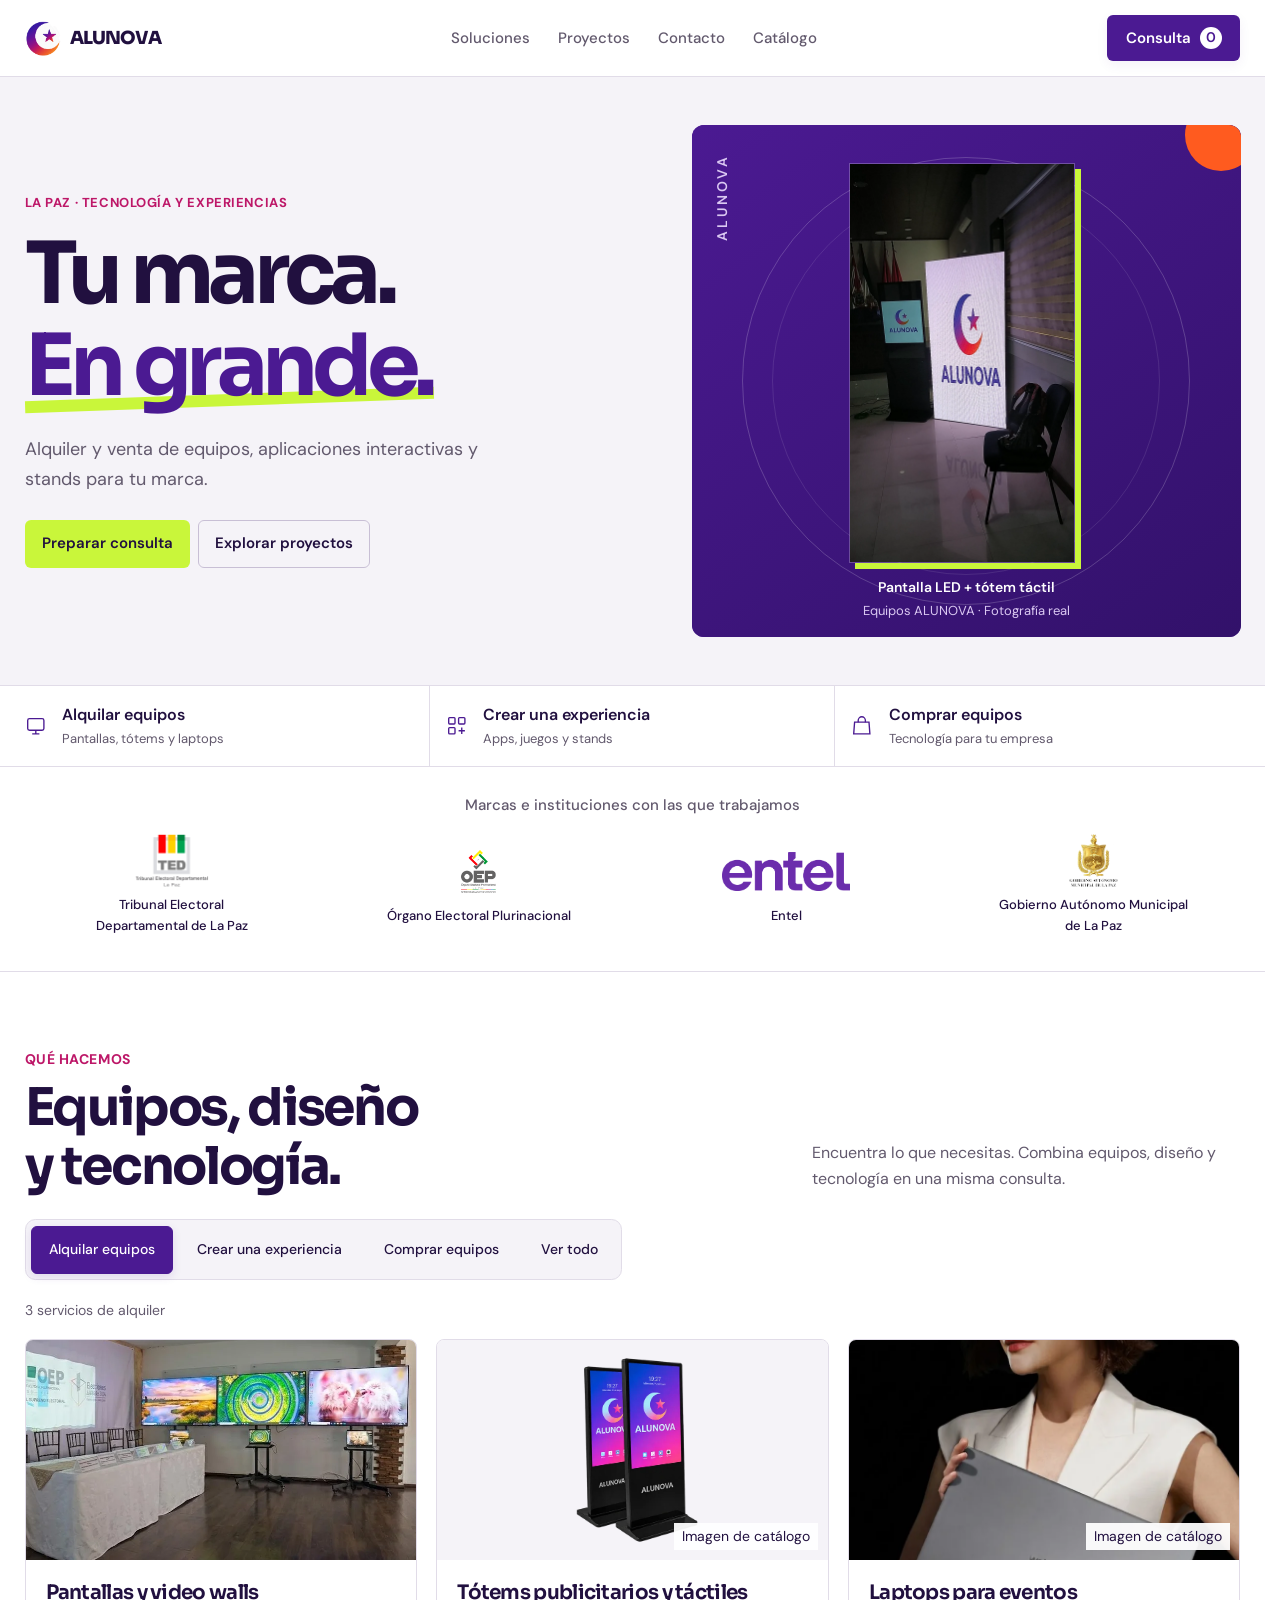
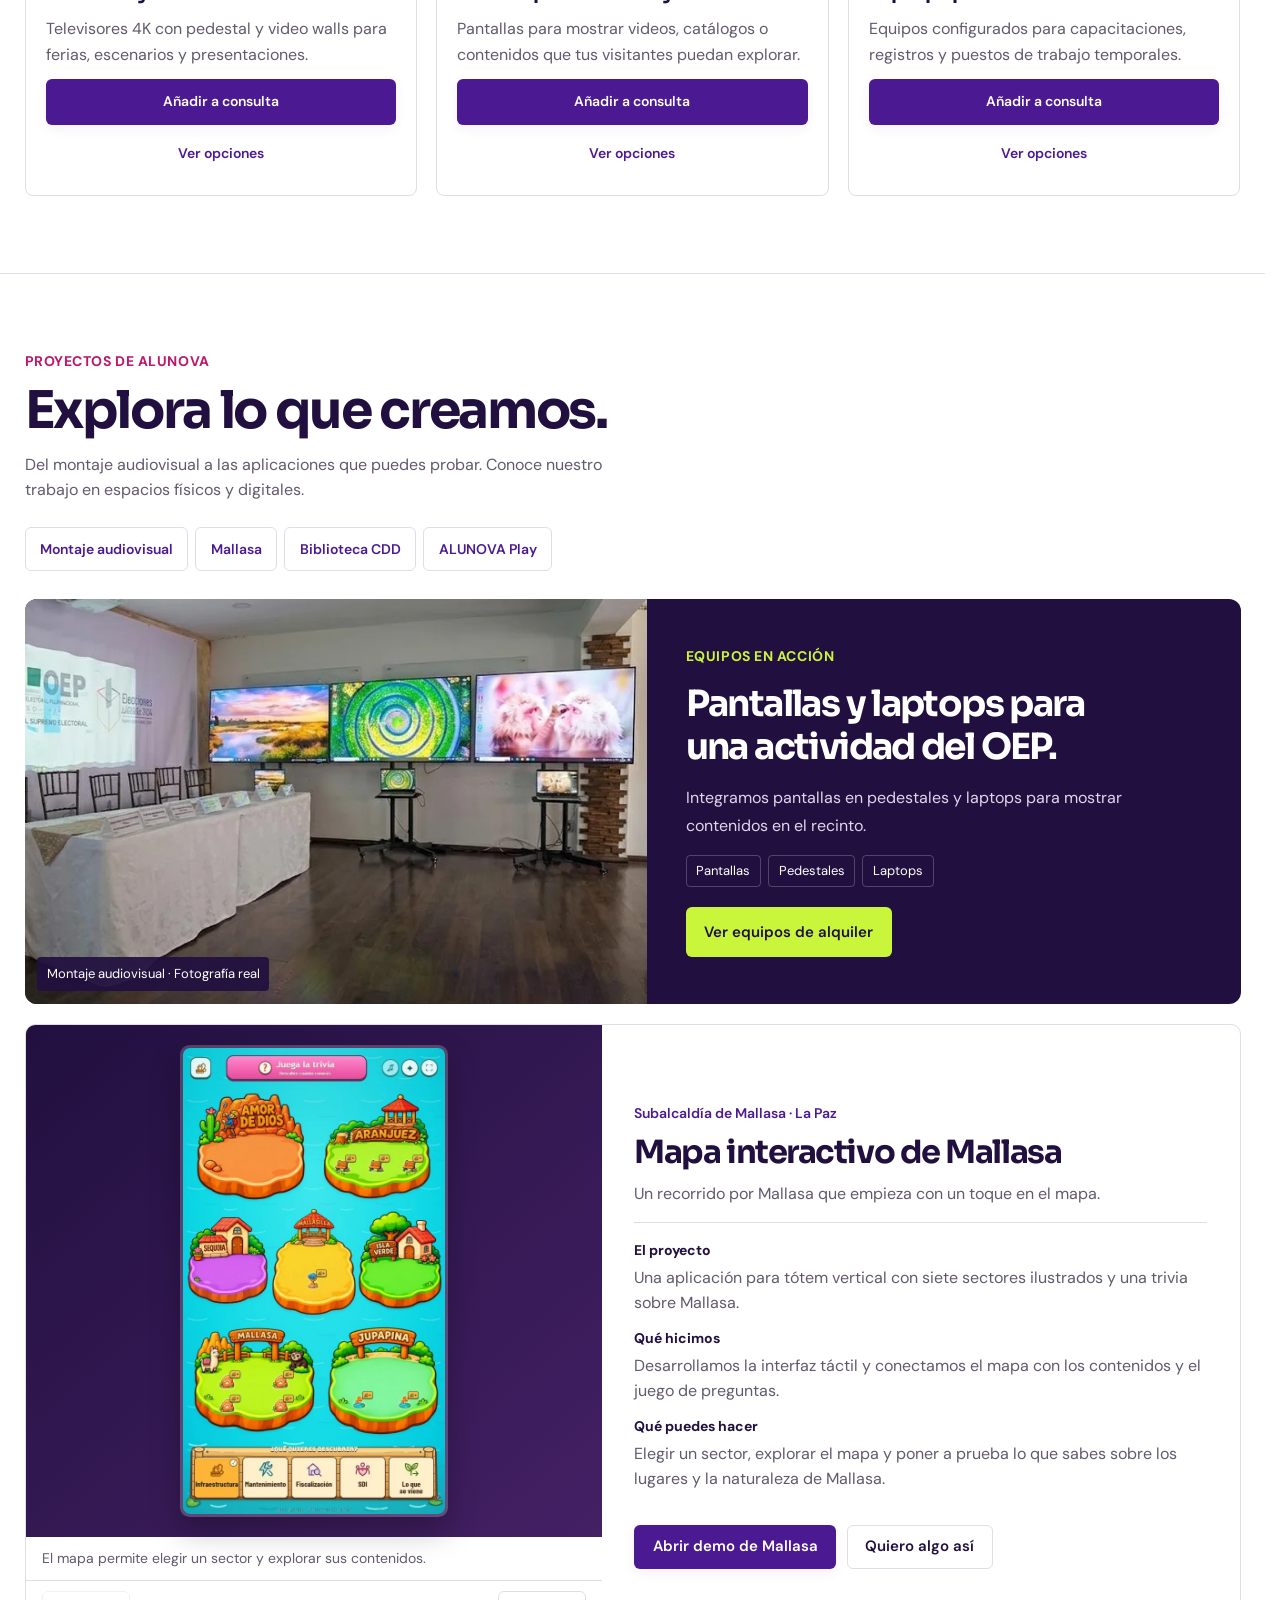
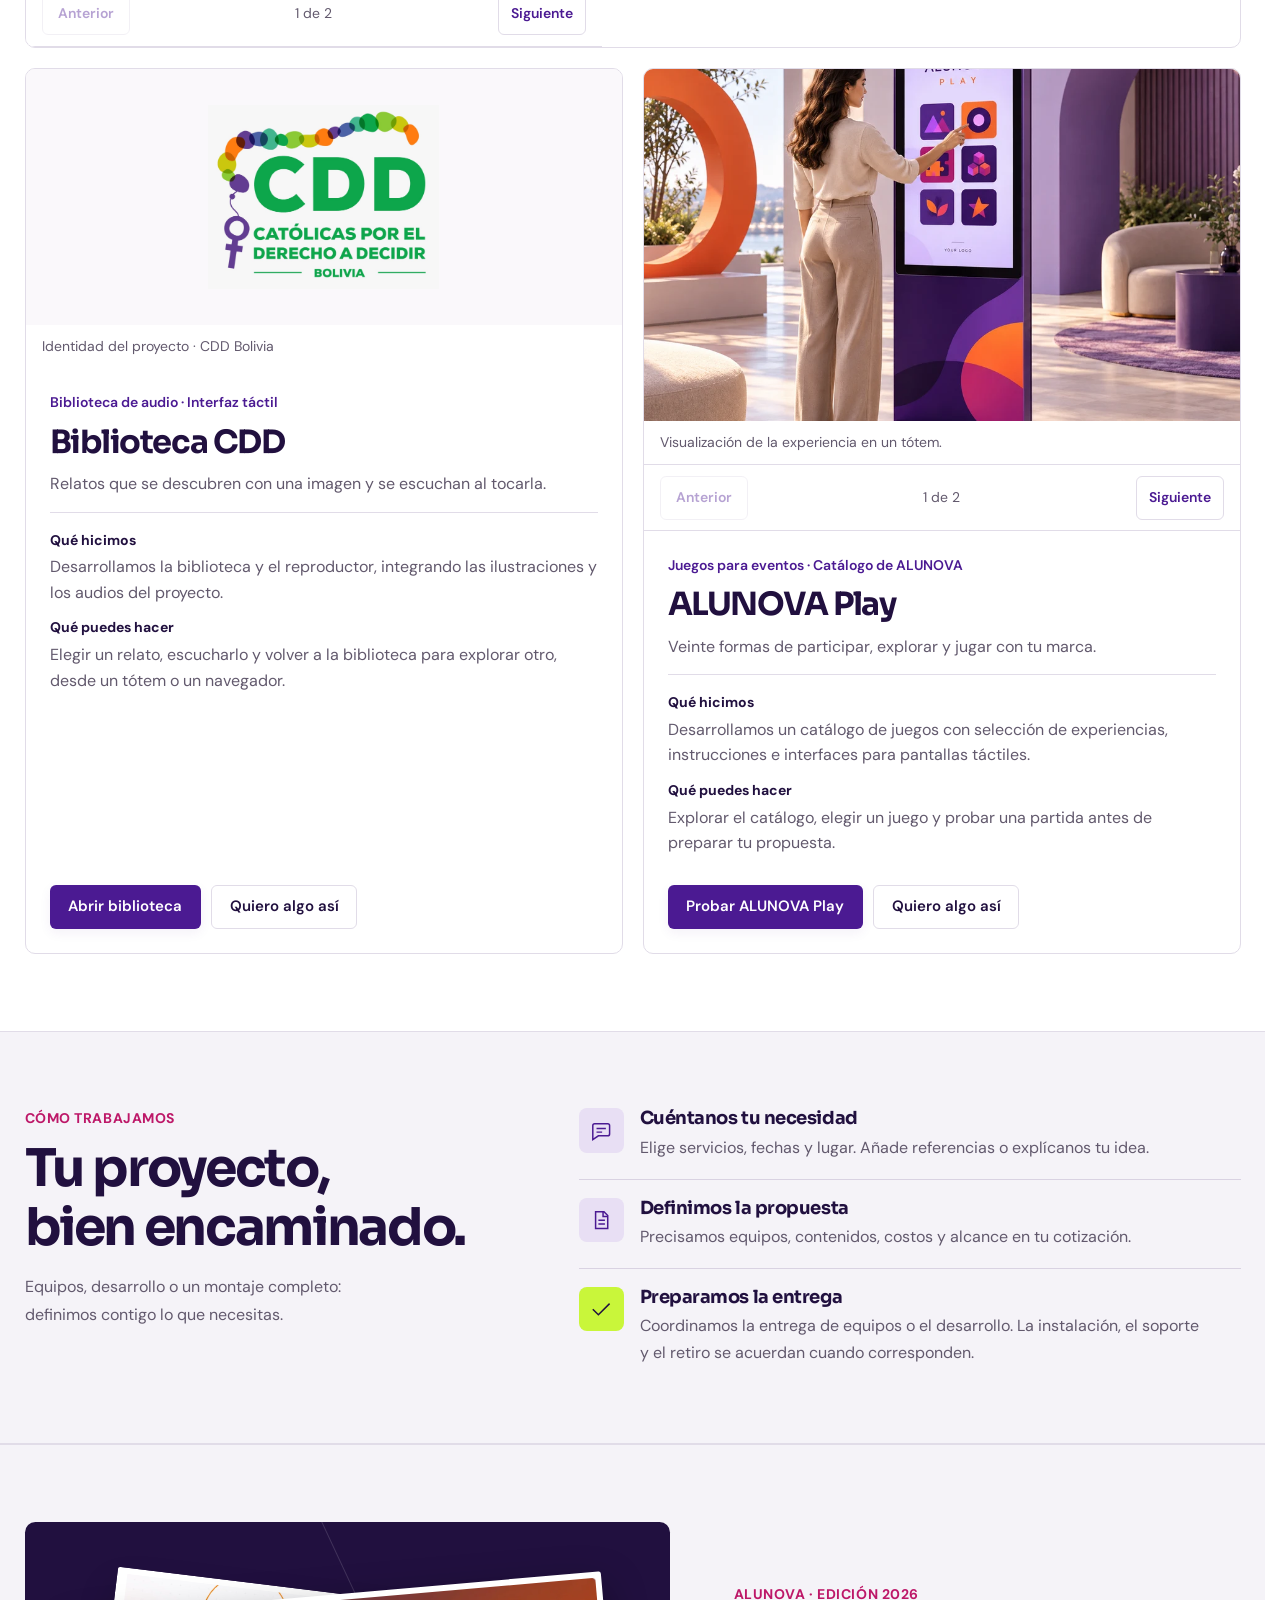
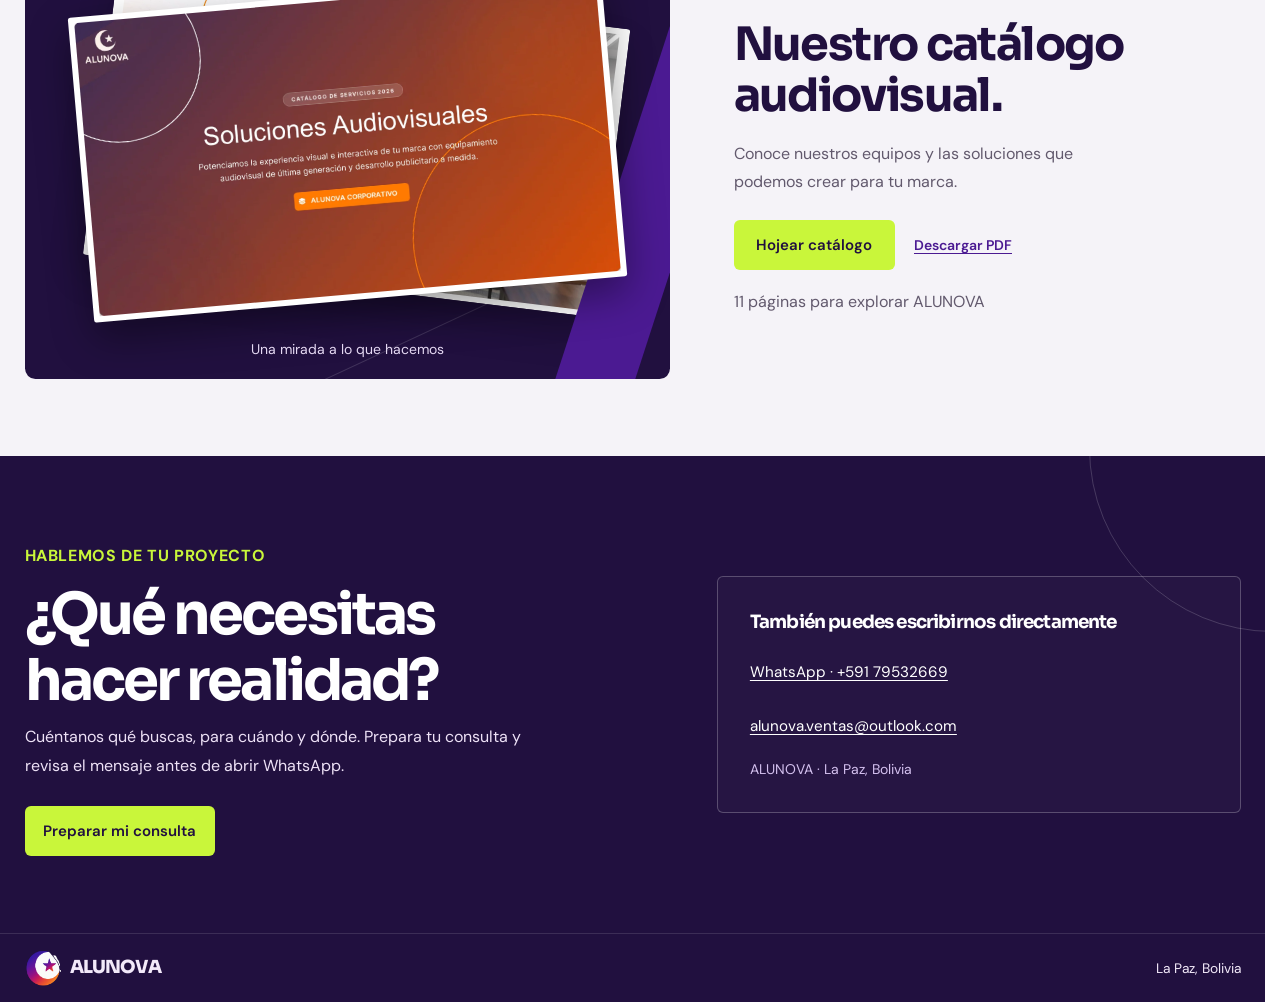
==== commit 325ee629: "Combina titulares Sora con DM Sans para lectura y controles" ====
--- a/index.html
+++ b/index.html
@@ -8,13 +8,14 @@
   <meta name="description" content="Alquiler de televisores 4K, tótems táctiles y laptops. Video walls, juegos interactivos, stands y venta de equipos en Bolivia.">
   <link rel="icon" href="img/logo.png" type="image/png">
   <link rel="preload" href="img/fonts/sora-latin-variable.woff2" as="font" type="font/woff2" crossorigin>
+  <link rel="preload" href="img/fonts/dm-sans.woff2" as="font" type="font/woff2" crossorigin>
   <link rel="stylesheet" href="css/redesign.css?v=consulta-2026">
   <link rel="stylesheet" href="css/consultas.css?v=consulta-2026">
   <link rel="stylesheet" href="css/proyectos.css?v=portfolio-2026">
   <link rel="stylesheet" href="css/experiencia.css?v=catalogo-editorial-2026">
   <link rel="stylesheet" href="css/catalogo.css?v=editorial-2026">
   <link rel="stylesheet" href="css/consulta.css?v=consulta-clara-2026">
-  <link rel="stylesheet" href="css/landing.css?v=sora-2026">
+  <link rel="stylesheet" href="css/landing.css?v=sora-dm-2026">
   <script src="js/mobile-menu.js?v=2" defer></script>
   <script src="js/clientes-carousel.js" defer></script>
   <script src="js/main.js?v=landing-sora-2026" defer></script>
--- a/css/landing.css
+++ b/css/landing.css
@@ -1,4 +1,11 @@
-/* Sora: one locally hosted variable family, including Spanish characters. */
+/* Sora for display; DM Sans for reading and controls. Both hosted locally. */
+@font-face {
+  font-family: 'DM Sans';
+  font-style: normal;
+  font-weight: 100 1000;
+  font-display: swap;
+  src: url('../img/fonts/dm-sans.woff2') format('woff2');
+}
 @font-face {
   font-family: Sora;
   font-style: normal;
@@ -15,10 +22,13 @@
   src: url('../img/fonts/sora-latin-ext-variable.woff2') format('woff2');
   unicode-range: U+0100-02BA, U+02BD-02C5, U+02C7-02CC, U+02CE-02D7, U+02DD-02FF, U+0304, U+0308, U+0329, U+1D00-1DBF, U+1E00-1E9F, U+1EF2-1EFF, U+2020, U+20A0-20AB, U+20AD-20C4, U+2113, U+2C60-2C7F, U+A720-A7FF;
 }
-:root { font-family: Sora, Arial, sans-serif; --display: Sora, Arial, sans-serif; }
+:root { --text: 'DM Sans', Arial, sans-serif; --display: Sora, Arial, sans-serif; font-family: var(--text); --muted: #62596d; }
 body { padding-bottom: 0; }
 body.has-inquiry-bar { padding-bottom: calc(4.75rem + env(safe-area-inset-bottom)); }
 button, input, select, textarea { font-family: inherit; }
+.button, .filter-button { font-family: var(--text); font-weight: 600; letter-spacing: 0; }
+.button { font-size: .9375rem; }
+.nav-list a { font-family: var(--text); font-size: .9375rem; letter-spacing: 0; }
 h1, h2, h3, .case-heading h2, .case-copy h3 { font-weight: 700; letter-spacing: -.045em; }
 .brand { letter-spacing: -.04em; }
 .hero { background: #f5f3f8; }
@@ -26,9 +36,9 @@
 .hero-copy > .eyebrow { font-size: .8125rem; letter-spacing: .045em; }
 .hero h1 { font-size: clamp(2.7rem, 12vw, 4.4rem); line-height: 1.07; letter-spacing: -.065em; margin-block: .8rem 1rem; }
 .hero h1 em::after { bottom: .08em; height: .14em; }
-.hero .lead { max-width: 38ch; line-height: 1.65; margin-top: 0; }
+.hero .lead { max-width: 42ch; font-size: 1.0625rem; line-height: 1.65; letter-spacing: 0; margin-top: 0; }
 .hero .actions { margin-top: 1.25rem; gap: .5rem; }
-.hero .actions .button { font-size: .875rem; min-height: 3rem; padding: .7rem .6rem; }
+.hero .actions .button { font-size: .9375rem; min-height: 3rem; padding: .7rem .8rem; }
 .hero-stage { min-height: 0; height: 14.5rem; padding: 1rem; justify-items: end; align-items: center; border-radius: .75rem; }
 .hero-stage::after { width: 4.5rem; height: 4.5rem; top: -1.6rem; }
 .hero-media { width: auto; padding-right: .55rem; }
@@ -45,7 +55,7 @@
 .hero-solutions small { display: none; }
 .clients-compact.section { padding-block: 1.4rem; }
 .clients-compact .section-heading { margin-bottom: .65rem; }
-.clients-compact h2 { font-size: .875rem; }
+.clients-compact h2 { font-family: var(--text); font-size: .9375rem; letter-spacing: 0; }
 .clients-compact .logo-slot { min-height: 5.5rem; padding-block: .4rem; }
 .clients-compact .logo-slot img { height: 2.8rem; }
 .clients-compact .logo-slot span { position: absolute; width: 1px; height: 1px; overflow: hidden; clip-path: inset(50%); white-space: nowrap; }
@@ -112,7 +122,7 @@
 @media (min-width: 768px) {
   .hero-grid { padding-block: 2.5rem; gap: 2rem; }
   .hero h1 { font-size: clamp(3.25rem, 6.7vw, 6rem); }
-  .hero .lead { font-size: 1.0625rem; }
+  .hero .lead { font-size: 1.125rem; }
   .hero .actions { flex-wrap: wrap; }
   .hero .actions .button { padding-inline: 1rem; }
   .hero-stage { height: 30rem; padding: 1.3rem 1.3rem 3.5rem; justify-items: center; }
@@ -139,7 +149,7 @@
 @media (max-width: 359px) {
   .hero-copy > .eyebrow { font-size: .8125rem; letter-spacing: 0; }
   .hero h1 { font-size: 2.65rem; }
-  .hero .actions .button { font-size: .875rem; }
+  .hero .actions .button { font-size: .9375rem; }
   .hero-stage { height: 13.5rem; }
   .hero-media img { height: 11.4rem; }
   .stage-caption { left: .9rem; font-size: .875rem; }
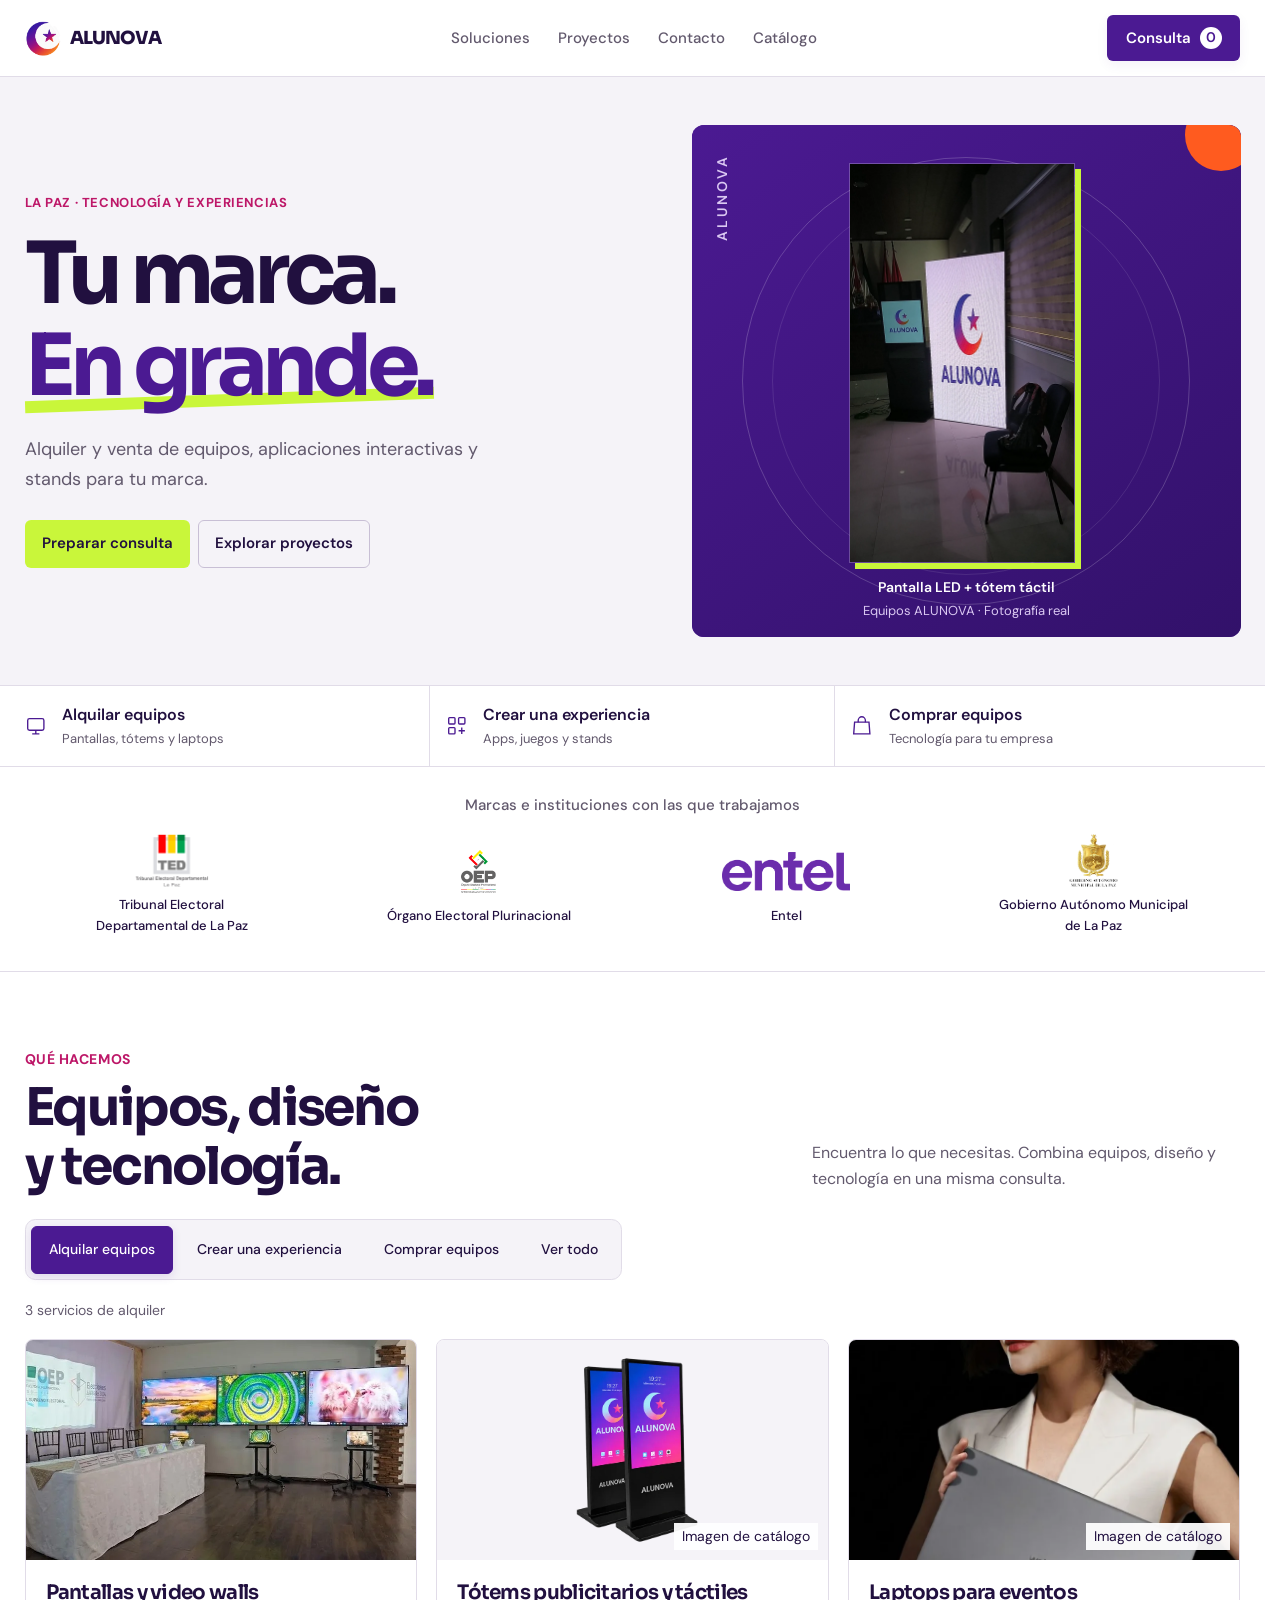
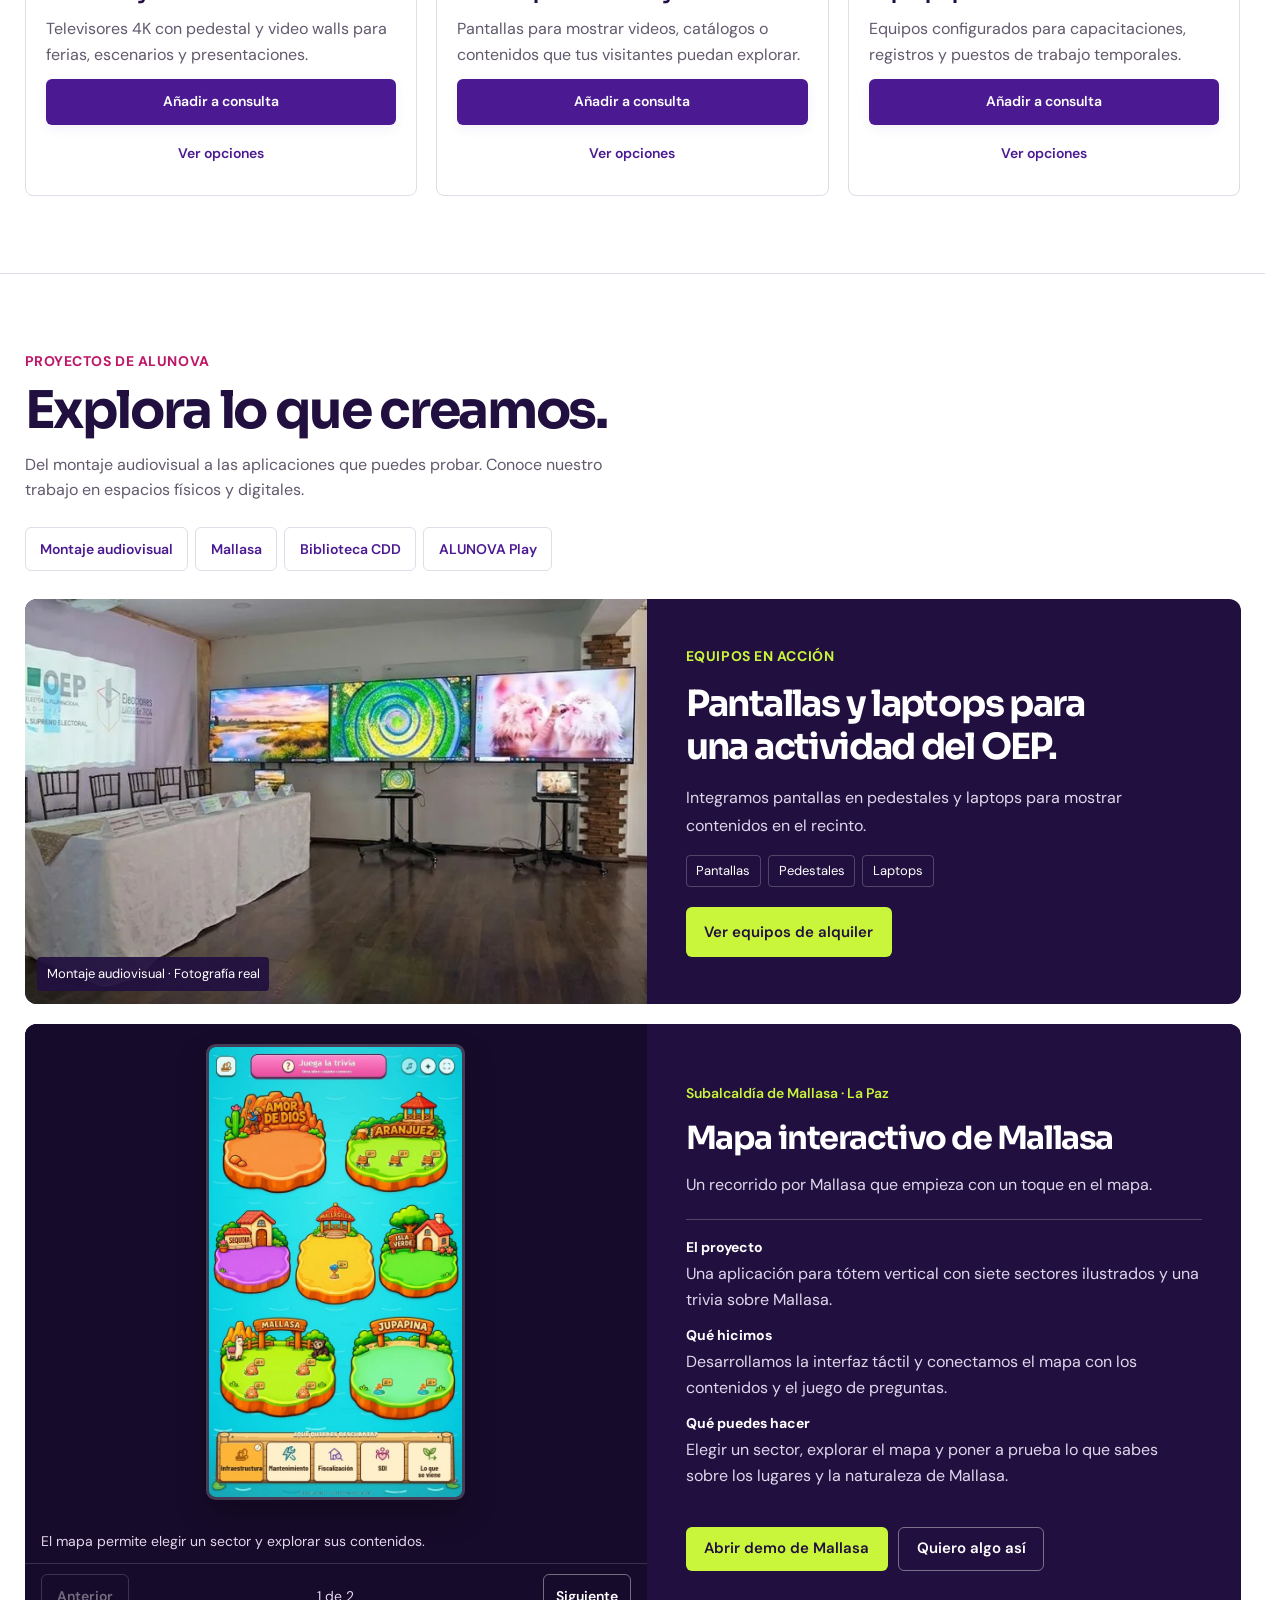
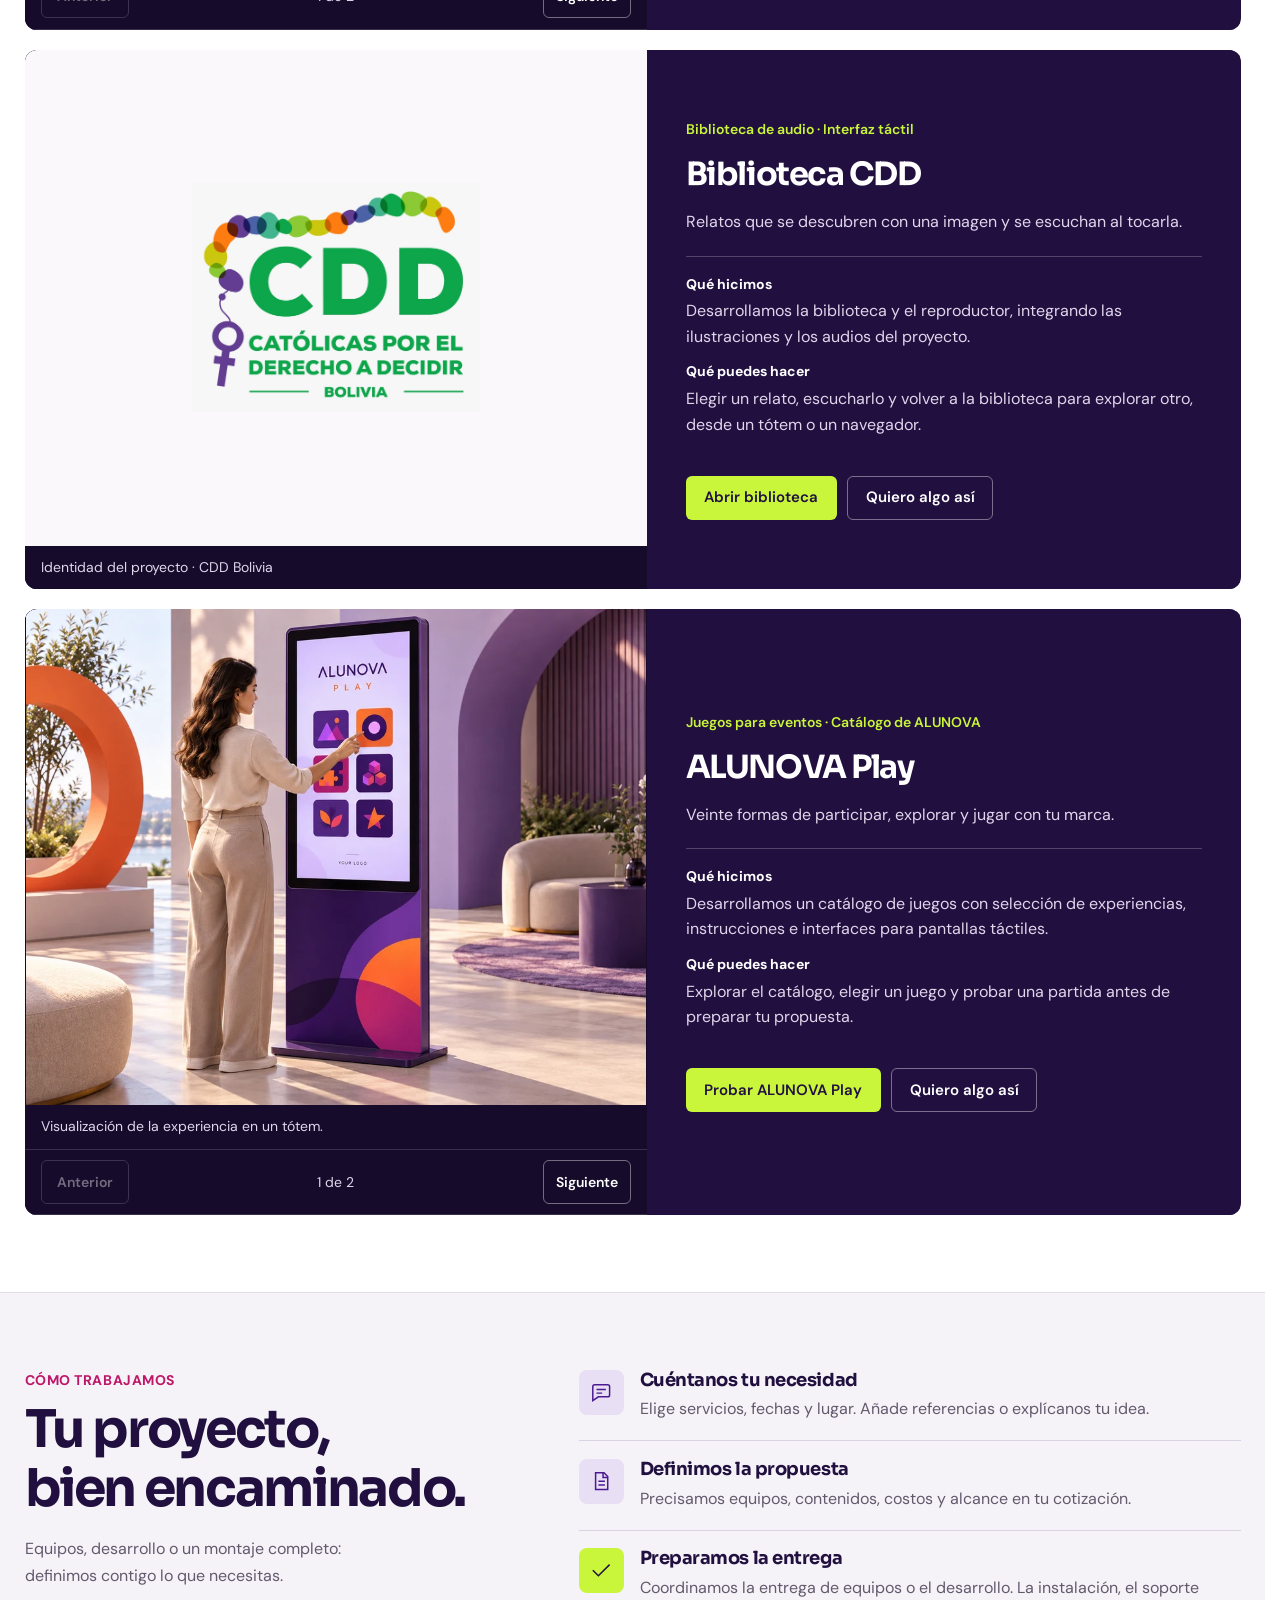
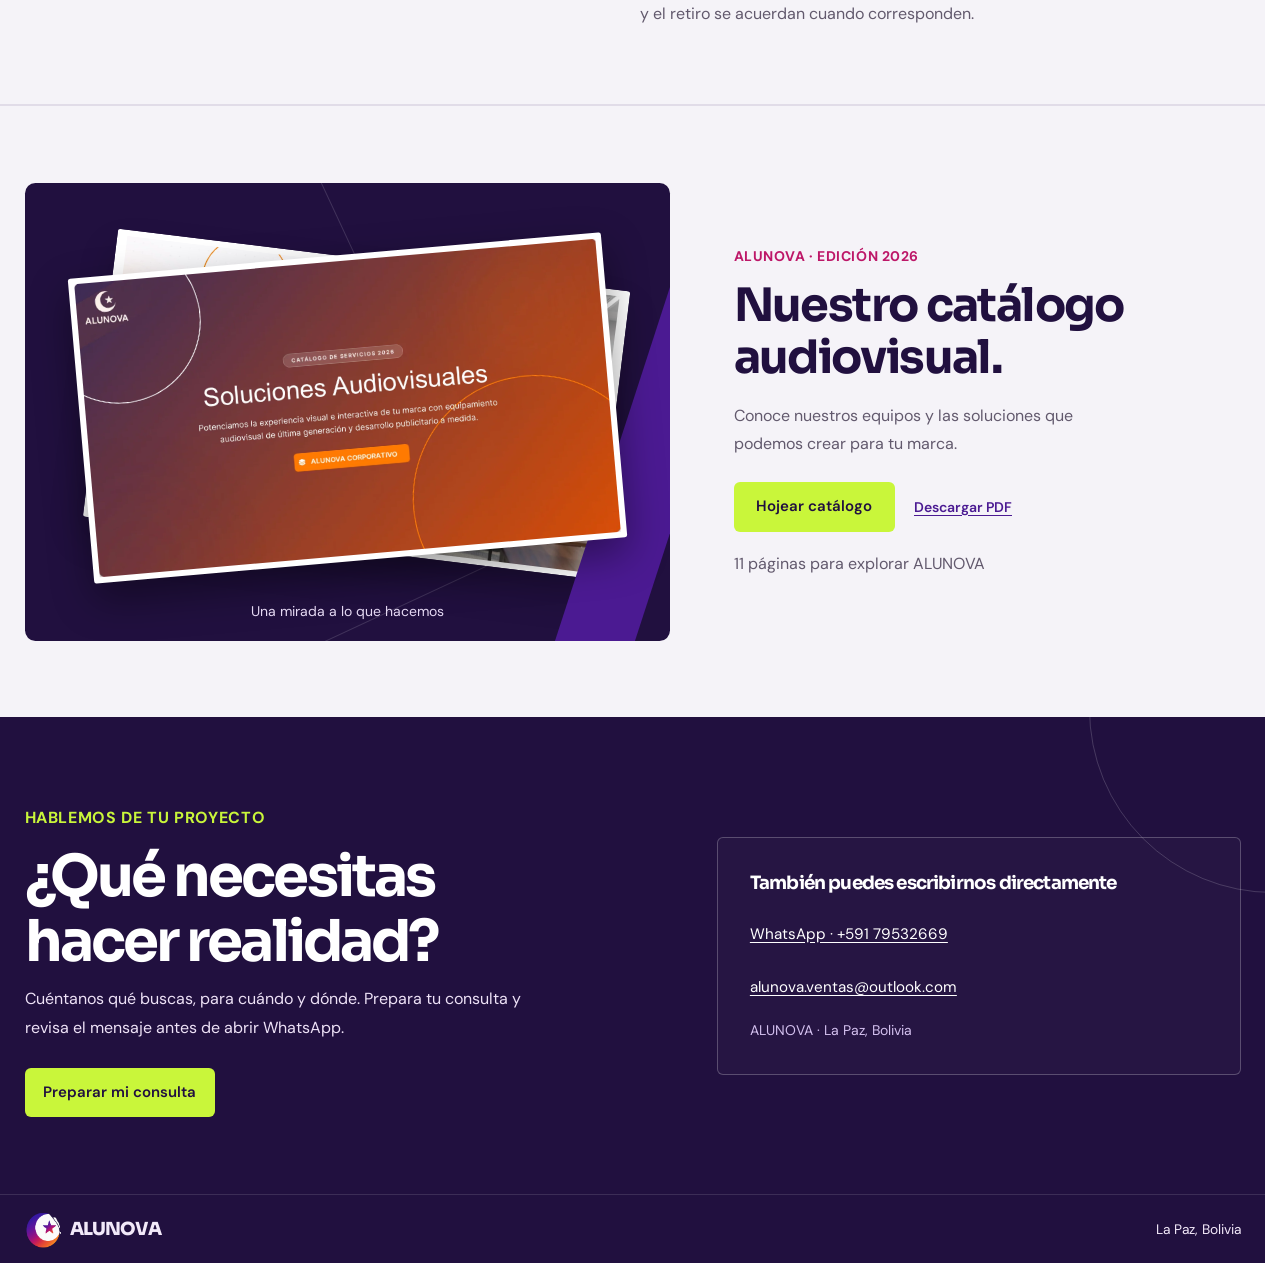
==== commit 848a1a08: "Unifica los proyectos con imagen lateral y panel violeta" ====
--- a/index.html
+++ b/index.html
@@ -16,6 +16,7 @@
   <link rel="stylesheet" href="css/catalogo.css?v=editorial-2026">
   <link rel="stylesheet" href="css/consulta.css?v=consulta-clara-2026">
   <link rel="stylesheet" href="css/landing.css?v=sora-dm-2026">
+  <link rel="stylesheet" href="css/casos.css?v=casos-unificados-2026">
   <script src="js/mobile-menu.js?v=2" defer></script>
   <script src="js/clientes-carousel.js" defer></script>
   <script src="js/main.js?v=landing-sora-2026" defer></script>
--- a/css/casos.css
+++ b/css/casos.css
@@ -0,0 +1,121 @@
+/* Project cases follow the audiovisual installation's full-width composition. */
+.case-projects .case-grid {
+  grid-template-columns: minmax(0, 1fr);
+  gap: 1.25rem;
+}
+
+.case-projects .case-study {
+  display: grid;
+  grid-template-columns: minmax(0, 1fr);
+  gap: 0;
+  align-items: stretch;
+  border: 0;
+  border-radius: .75rem;
+  background: var(--ink);
+  color: #fff;
+  scroll-margin-top: calc(var(--header-size) + 1rem);
+}
+
+.case-study .case-copy {
+  min-width: 0;
+  padding: 1.5rem;
+  gap: 1rem;
+  justify-content: center;
+  background: var(--ink);
+  color: #fff;
+}
+
+.case-study .case-context { color: var(--lime); }
+.case-study .case-copy h3 { color: #fff; }
+.case-study .case-intro,
+.case-study .case-details dd { color: #e0d6ec; }
+.case-study .case-details { border-top-color: #ffffff38; }
+.case-study .case-details dt { color: #fff; }
+
+.case-study .case-actions {
+  gap: .65rem;
+  margin-top: .25rem;
+}
+
+.case-study .case-actions .button-primary {
+  background: var(--lime);
+  border-color: transparent;
+  color: var(--ink);
+  box-shadow: none;
+}
+.case-study .case-actions .button-primary:hover { background: #b9e82f; }
+.case-study .case-actions .button-outline {
+  border-color: #ffffff66;
+  background: transparent;
+  color: #fff;
+}
+.case-study .case-actions .button-outline:hover {
+  border-color: #fff;
+  background: #ffffff12;
+}
+.case-study .button:focus-visible,
+.case-study .case-gallery-track:focus-visible {
+  outline-color: var(--lime);
+}
+
+.case-study .case-gallery,
+.case-study .case-identity {
+  display: flex;
+  min-width: 0;
+  flex-direction: column;
+  justify-content: center;
+  background: #170b2b;
+}
+.case-study .case-gallery-track { flex: 0 0 auto; }
+.case-study .case-screen,
+.case-study .case-identity-image {
+  height: clamp(20rem, 44vw, 31rem);
+}
+.case-study .case-screen { background: #170b2b; }
+.case-study .case-screen img {
+  width: auto;
+  height: auto;
+  max-width: 100%;
+  max-height: 100%;
+  object-fit: contain;
+}
+.case-study .case-identity-image {
+  min-width: 0;
+  padding: 2rem;
+}
+.case-study .case-slide figcaption,
+.case-study .case-identity figcaption {
+  min-height: 0;
+  color: #e0d6ec;
+  background: #170b2b;
+  font-size: .875rem;
+  line-height: 1.5;
+}
+.case-study .case-gallery-controls {
+  flex: 0 0 auto;
+  border-block-color: #ffffff26;
+  background: #170b2b;
+}
+.case-study .case-gallery-controls button {
+  border-color: #ffffff66;
+  color: #fff;
+  background: transparent;
+}
+.case-study .case-gallery-controls button:enabled:hover {
+  border-color: #fff;
+  background: #ffffff12;
+}
+.case-study .case-gallery-position { color: #e0d6ec; }
+
+@media (min-width: 600px) {
+  .case-projects .case-study {
+    grid-template-columns: minmax(0, 1.05fr) minmax(0, 1fr);
+  }
+  .case-study .case-copy {
+    padding: clamp(1.4rem, 3vw, 2.5rem);
+  }
+}
+
+@media (max-width: 359px) {
+  .case-study .case-copy { padding: 1.1rem; }
+}
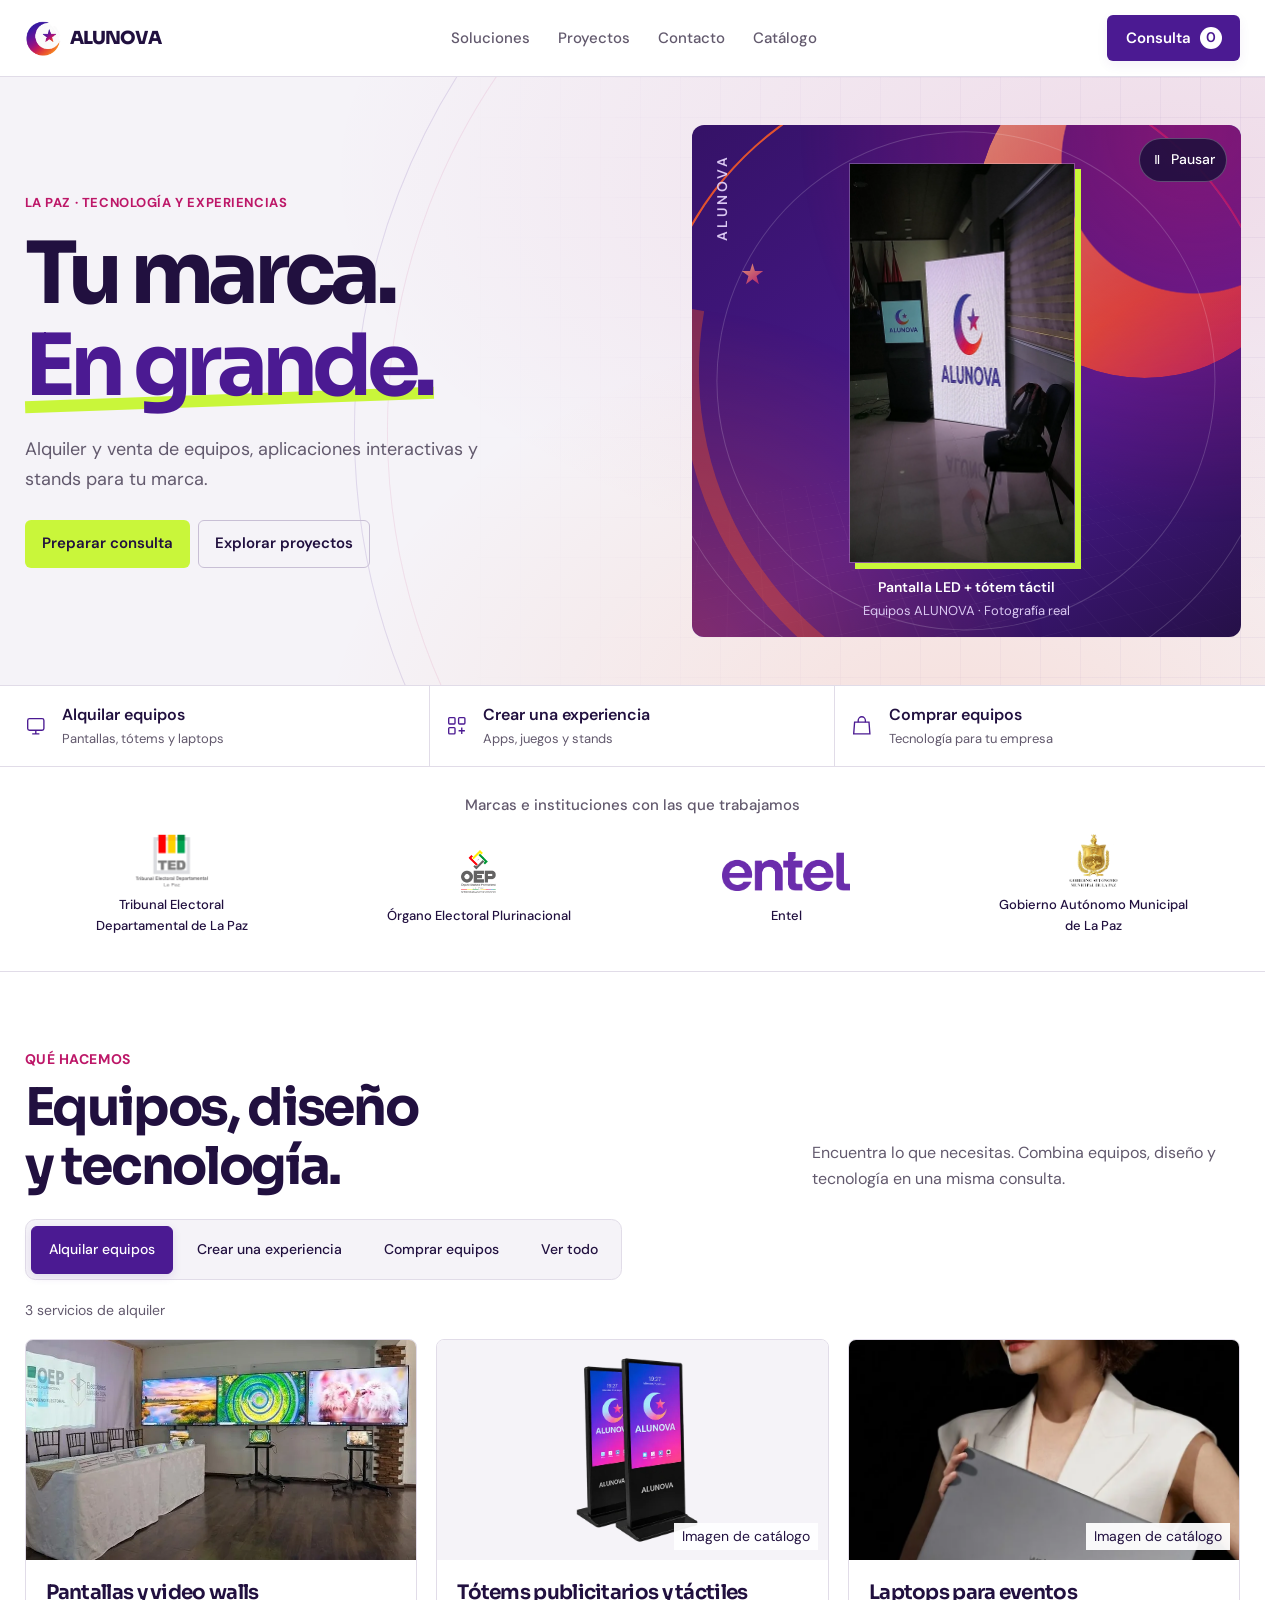
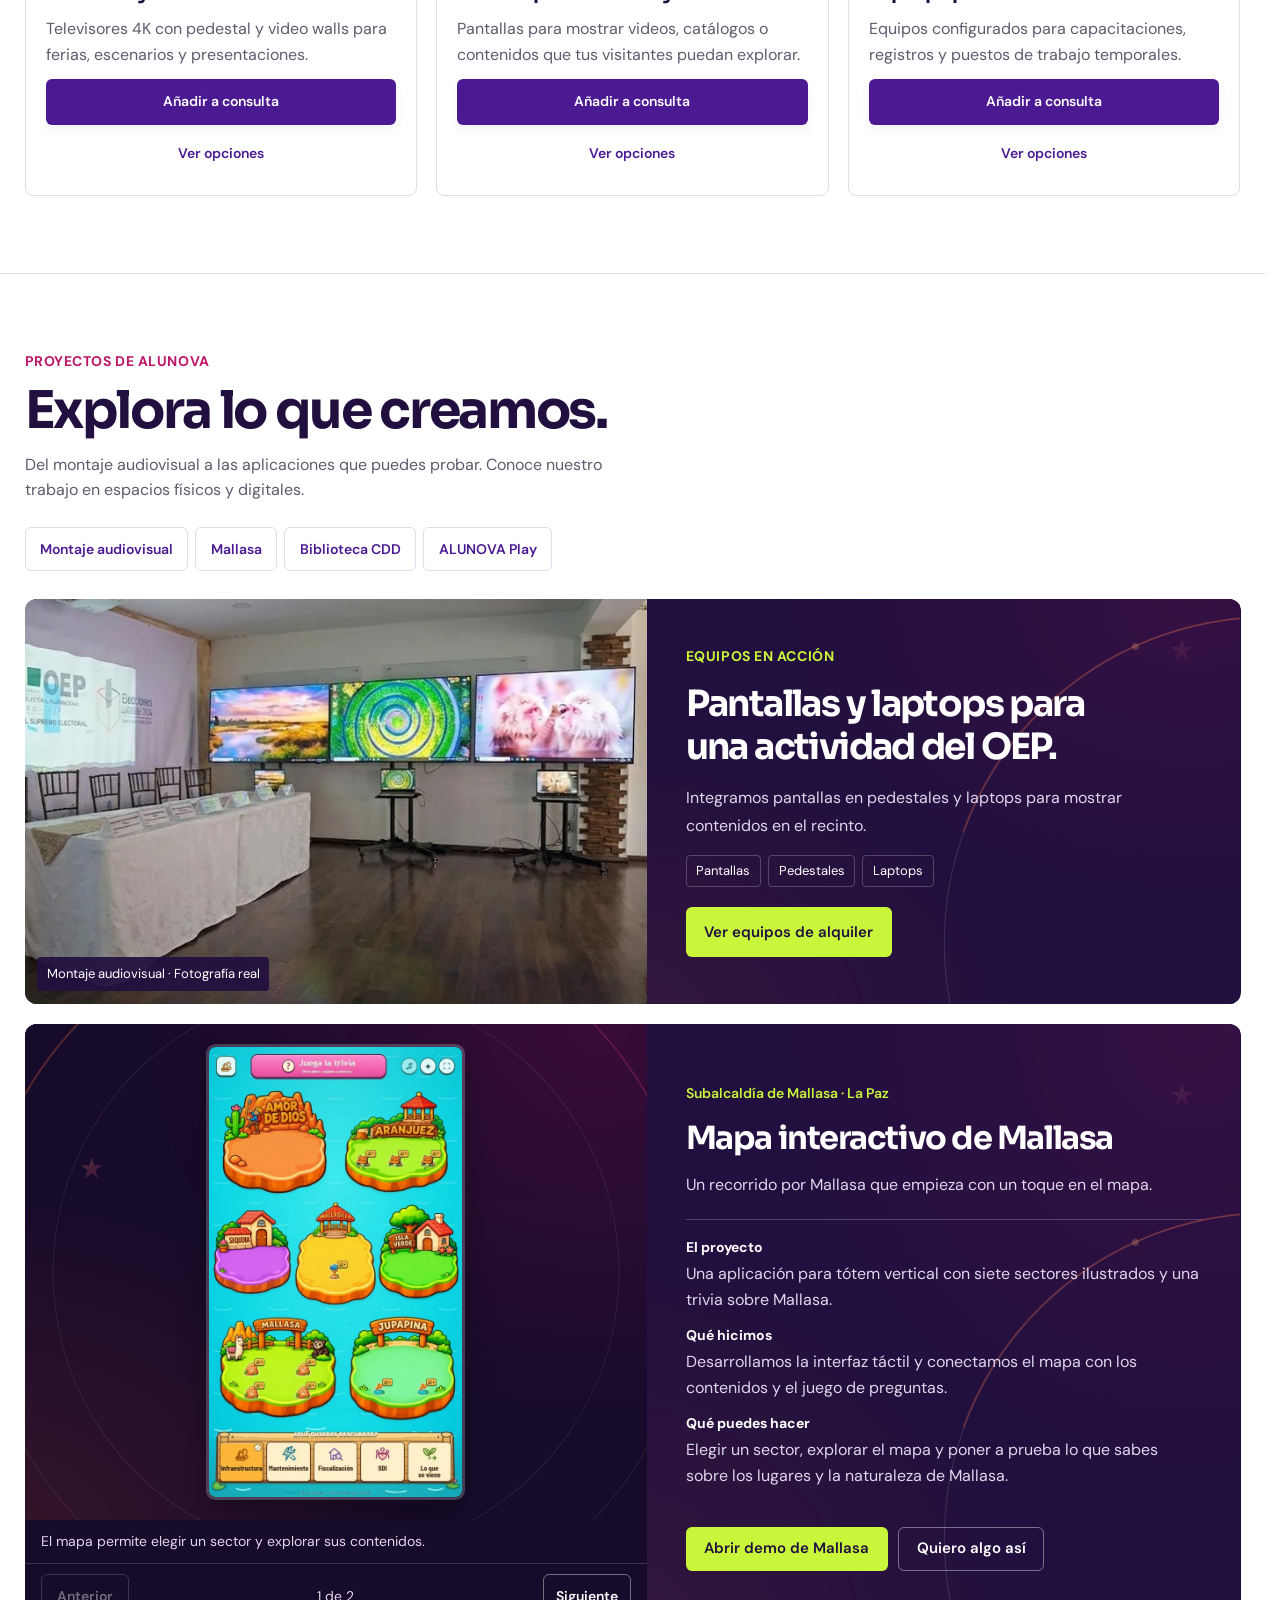
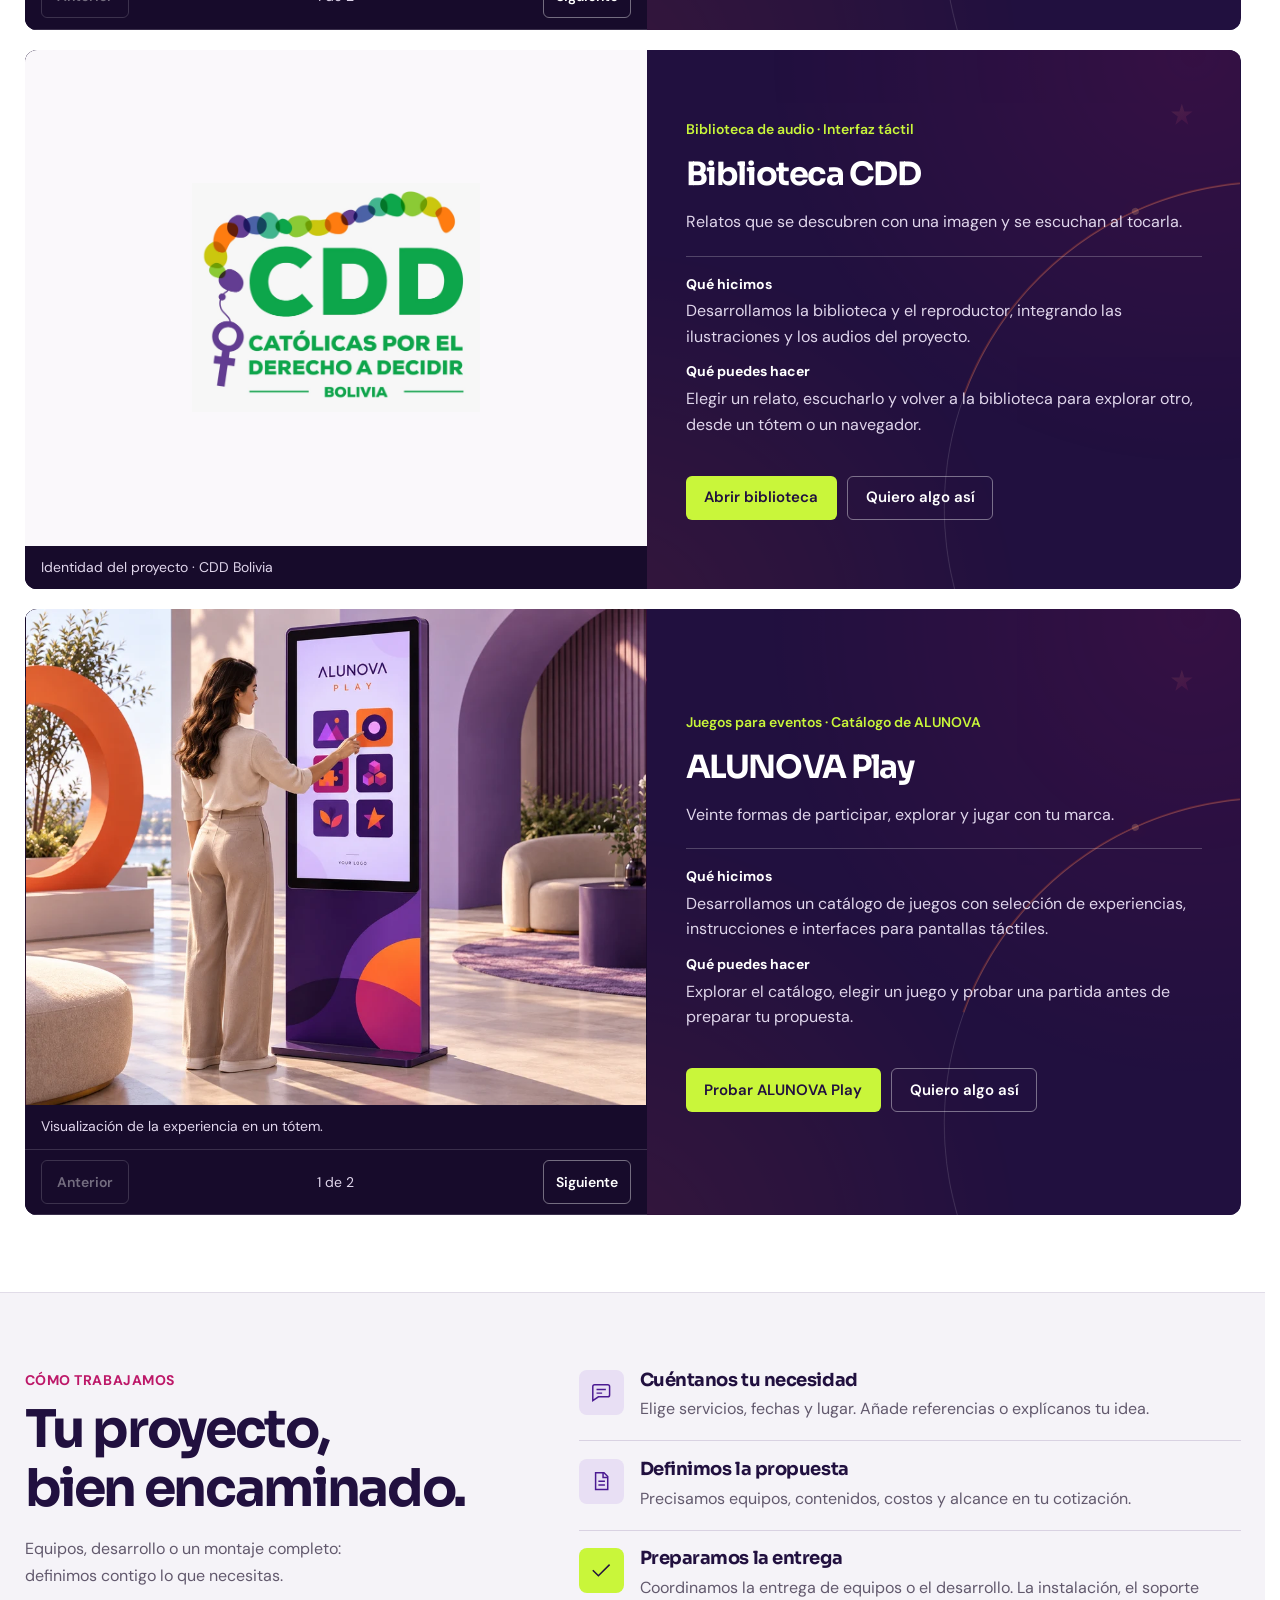
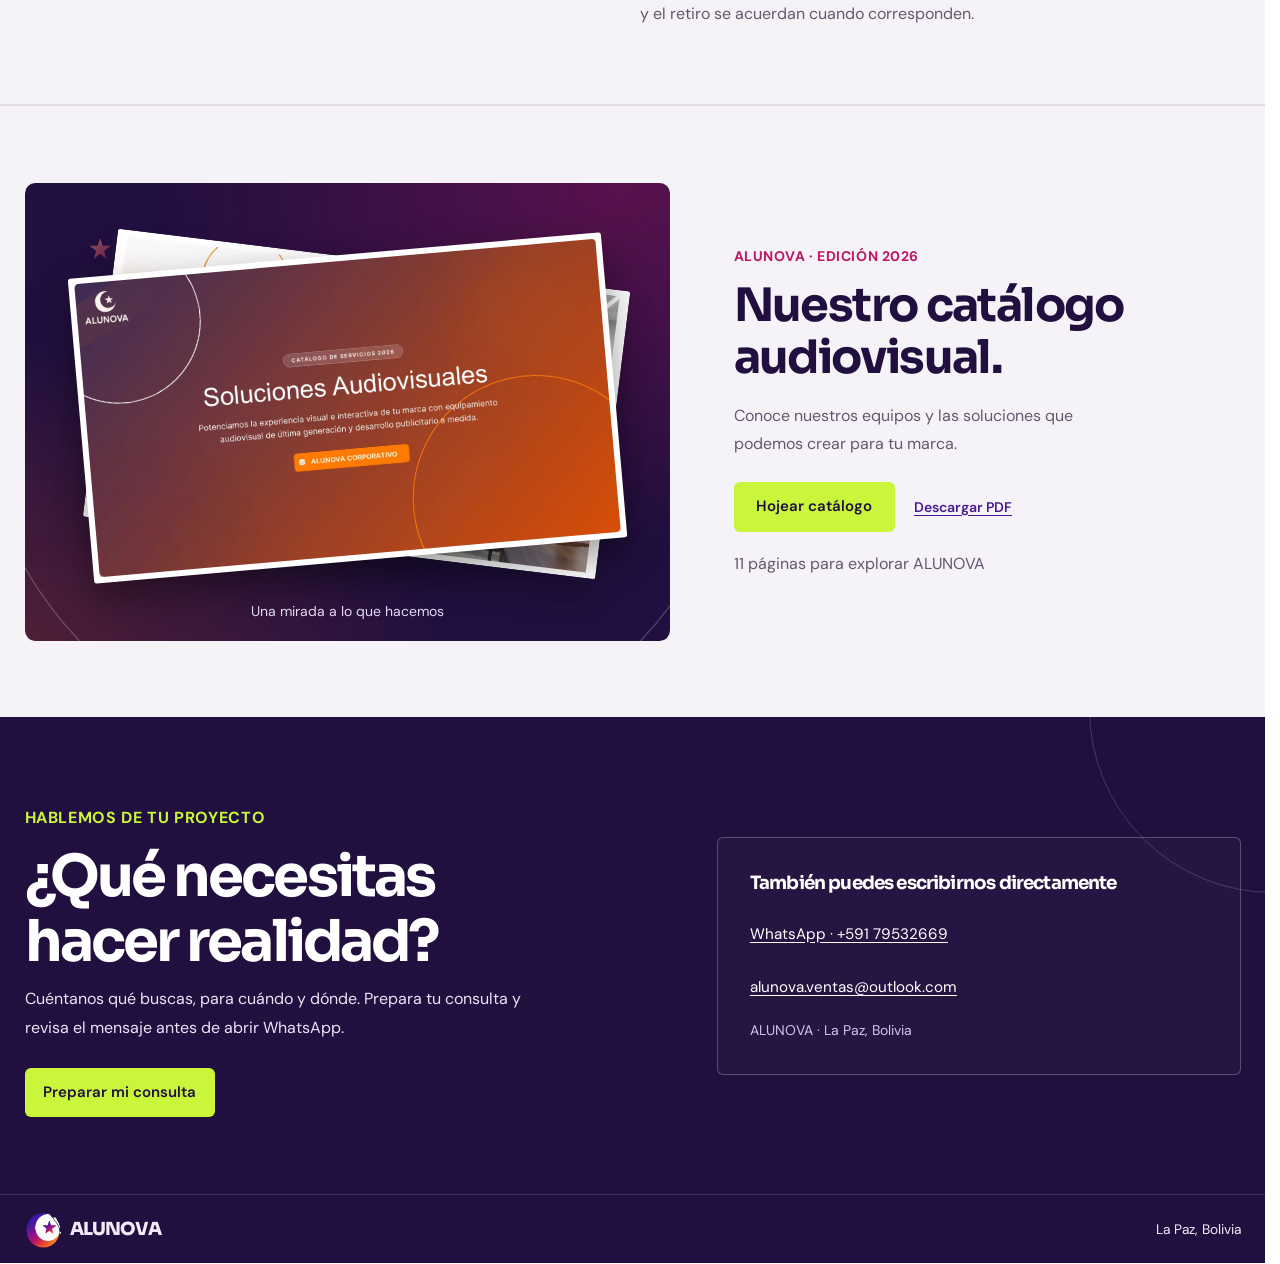
==== commit a9afde58: "Anima el hero y compacta los proyectos móviles con galerías superpuestas" ====
--- a/index.html
+++ b/index.html
@@ -17,12 +17,16 @@
   <link rel="stylesheet" href="css/consulta.css?v=consulta-clara-2026">
   <link rel="stylesheet" href="css/landing.css?v=sora-dm-2026">
   <link rel="stylesheet" href="css/casos.css?v=casos-unificados-2026">
+  <link rel="stylesheet" href="css/ambiente.css?v=orbital-2026">
+  <link rel="stylesheet" href="css/tarjetas-movil.css?v=cartas-2026">
   <script src="js/mobile-menu.js?v=2" defer></script>
   <script src="js/clientes-carousel.js" defer></script>
   <script src="js/main.js?v=landing-sora-2026" defer></script>
   <script src="js/proyectos.js?v=portfolio-2026" defer></script>
   <script src="js/experiencia.js?v=landing-sora-2026" defer></script>
   <script src="js/catalogo.js?v=editorial-2026" defer></script>
+  <script src="js/ambiente.js?v=orbital-2026" defer></script>
+  <script src="js/tarjetas-movil.js?v=cartas-2026" defer></script>
 </head>
 <body>
   <a class="skip-link" href="#contenido">Saltar al contenido</a>
--- a/css/ambiente.css
+++ b/css/ambiente.css
@@ -0,0 +1,219 @@
+/* One orbital motif across ALUNOVA's photographic and editorial surfaces. */
+.hero { isolation: isolate; }
+.hero-canvas { position: absolute; z-index: -1; inset: 0; overflow: hidden; pointer-events: none; }
+.hero-canvas-light {
+  position: absolute;
+  inset: -10%;
+  background: radial-gradient(ellipse at 85% 20%, #bd17681c, #bd176800 46%), radial-gradient(ellipse at 72% 90%, #ff5b1f21, #ff5b1f00 42%);
+}
+.hero-canvas-grid {
+  position: absolute;
+  inset: 0;
+  background-image: linear-gradient(#4b1a920c 1px, transparent 1px), linear-gradient(90deg, #4b1a920c 1px, transparent 1px);
+  background-size: 40px 40px;
+  mask-image: linear-gradient(90deg, transparent 35%, #000 100%);
+}
+.hero-canvas-curve {
+  position: absolute;
+  right: -33%;
+  top: -45%;
+  width: 105%;
+  aspect-ratio: 1;
+  border: 1px solid #4b1a9221;
+  border-radius: 50%;
+  transform: rotate(-24deg);
+}
+.hero-canvas-curve::after { content: ""; position: absolute; inset: 2rem; border: 1px solid #bd176817; border-radius: inherit; }
+[data-brand-surface] {
+  --scene-ring: #ffffff12;
+  --scene-aura: .22;
+  --scene-accent: .24;
+  position: relative;
+  isolation: isolate;
+  overflow: hidden;
+  background: #21103f;
+}
+.hero-stage[data-brand-surface] {
+  --scene-ring: #ffffff2b;
+  --scene-aura: .85;
+  --scene-accent: .85;
+  background: linear-gradient(145deg, #351267, #4b1a92 60%, #251047);
+}
+.hero-stage[data-brand-surface]::before,
+.hero-stage[data-brand-surface]::after,
+.catalog-art[data-brand-surface]::before,
+.catalog-art[data-brand-surface]::after { content: none; }
+.hero-stage[data-brand-surface] .stage-orbit { display: none; }
+.case-study [data-brand-surface="media"] {
+  --scene-aura: .35;
+  --scene-ring: #ffffff14;
+  background: #170b2b;
+}
+.catalog-art[data-brand-surface] {
+  --scene-aura: .6;
+  --scene-ring: #ffffff24;
+  --scene-accent: .55;
+  background: #21103f;
+}
+.brand-scene {
+  position: absolute;
+  z-index: -1;
+  inset: 0;
+  overflow: hidden;
+  pointer-events: none;
+  border-radius: inherit;
+}
+.brand-aura {
+  position: absolute;
+  inset: -20%;
+  opacity: var(--scene-aura);
+  background:
+    radial-gradient(ellipse at 80% 15%, #bd176899 0, #bd176800 46%),
+    radial-gradient(ellipse at 10% 90%, #ff5b1f66 0, #ff5b1f00 40%);
+}
+.brand-ring {
+  position: absolute;
+  width: 115%;
+  aspect-ratio: 1;
+  left: 50%;
+  top: 50%;
+  margin: 0;
+  border: 1px solid var(--scene-ring);
+  border-radius: 50%;
+  transform: translate(-50%, -50%) rotate(-25deg);
+}
+.brand-ring-outer::before {
+  content: "";
+  position: absolute;
+  inset: -2px;
+  border: 2px solid transparent;
+  border-top-color: #ff5b1f;
+  border-right-color: #bd1768;
+  border-radius: inherit;
+  opacity: var(--scene-accent);
+}
+.brand-ring-outer::after {
+  content: "";
+  position: absolute;
+  left: 50%;
+  top: -4px;
+  width: 7px;
+  height: 7px;
+  border-radius: 50%;
+  background: #ffb079;
+  box-shadow: 0 0 14px #ff5b1f88;
+  opacity: var(--scene-accent);
+}
+.brand-ring-inner { width: 91%; transform: translate(-50%, -50%) rotate(30deg); }
+.brand-spark {
+  position: absolute;
+  width: 1.4rem;
+  height: 1.4rem;
+  top: 27%;
+  left: 9%;
+  opacity: var(--scene-accent);
+  background: linear-gradient(145deg, #ffb078, #bd1768);
+  clip-path: polygon(50% 0, 61% 35%, 98% 35%, 68% 57%, 79% 94%, 50% 71%, 21% 94%, 32% 57%, 2% 35%, 39% 35%);
+}
+.brand-mesh {
+  position: absolute;
+  left: -20%;
+  right: -20%;
+  bottom: -48%;
+  height: 115%;
+  background-image: linear-gradient(#f3ddff24 1px, transparent 1px), linear-gradient(90deg, #f3ddff24 1px, transparent 1px);
+  background-size: 32px 32px;
+  mask-image: radial-gradient(ellipse at 50% 35%, #000, transparent 68%);
+  transform: perspective(500px) rotateX(53deg) rotateZ(-20deg);
+  opacity: .5;
+}
+.brand-ribbon {
+  position: absolute;
+  left: 64%;
+  top: 48%;
+  width: 132%;
+  aspect-ratio: 1;
+  border: 18px solid transparent;
+  border-bottom-color: #bd1768aa;
+  border-left-color: #ff5b1f88;
+  border-radius: 50%;
+  transform: translate(-50%, -50%) rotate(-35deg);
+  opacity: .65;
+}
+.brand-eclipse {
+  position: absolute;
+  top: -16%;
+  right: -13%;
+  width: 61%;
+  aspect-ratio: 1;
+  border-radius: 50%;
+  background: linear-gradient(145deg, #ffd28c, #ff5b1f 65%, #bd1768);
+  mask-image: radial-gradient(circle at 65% 35%, transparent 0 43%, #000 43.5%);
+  opacity: .85;
+}
+[data-brand-surface="quiet"] .brand-ring { left: 105%; top: 85%; width: 110%; }
+[data-brand-surface="quiet"] .brand-spark { left: auto; right: 8%; top: 10%; opacity: .12; }
+.catalog-art[data-brand-surface] .brand-ring { left: 52%; top: 42%; width: 120%; }
+.catalog-art[data-brand-surface] .brand-spark { top: 12%; left: 10%; opacity: .5; }
+.scene-motion {
+  position: absolute;
+  z-index: 2;
+  top: .8rem;
+  left: .85rem;
+  display: inline-flex;
+  align-items: center;
+  gap: .45rem;
+  min-height: 2.75rem;
+  padding: .5rem .7rem;
+  border: 1px solid #ffffff40;
+  border-radius: 2rem;
+  background: #21103fe8;
+  color: #fff;
+  font: inherit;
+  font-size: .875rem;
+  font-weight: 500;
+  line-height: 1.2;
+}
+.scene-motion:hover { background: #341565; border-color: #ffffff80; }
+.scene-motion:focus-visible { outline-color: var(--lime); }
+.scene-motion-icon { width: .8rem; text-align: center; font-size: .8rem; }
+@media (min-width: 768px) {
+  .scene-motion { left: auto; right: .85rem; }
+}
+@media (min-width: 768px) and (max-width: 1000px) {
+  .scene-motion { right: .5rem; width: 2.75rem; justify-content: center; padding: 0; }
+  .scene-motion > span:last-child { position: absolute; width: 1px; height: 1px; overflow: hidden; clip-path: inset(50%); white-space: nowrap; }
+}
+@media (max-width: 767px) {
+  .hero .actions .button { padding-inline: .5rem; }
+  .hero-canvas-grid { mask-image: linear-gradient(transparent 30%, #000 75%); }
+  .hero-canvas-curve { right: -70%; top: 25%; width: 170%; }
+  .brand-eclipse { width: 74%; top: -38%; right: -15%; }
+  .brand-mesh { opacity: .35; }
+}
+@media (prefers-reduced-motion: no-preference) {
+  .hero-canvas-light { animation: canvas-drift 18s ease-in-out infinite alternate; animation-play-state: paused; }
+  .hero.brand-is-visible .hero-canvas-light { animation-play-state: running; }
+  .brand-motion-paused .hero .hero-canvas-light { animation-play-state: paused; }
+  [data-brand-surface="hero"] .brand-aura { animation: atmosphere-drift 14s ease-in-out infinite alternate; }
+  [data-brand-surface="hero"] .brand-ring-outer { animation: orbit-turn 26s linear infinite; }
+  [data-brand-surface="hero"] .brand-ring-inner { animation: orbit-breathe 9s ease-in-out infinite alternate; }
+  [data-brand-surface="hero"] .brand-spark { animation: spark-drift 8s ease-in-out infinite alternate; }
+  [data-brand-surface="hero"] .brand-ribbon { animation: ribbon-drift 16s ease-in-out infinite alternate; }
+  [data-brand-surface="hero"] .brand-eclipse { animation: eclipse-drift 12s ease-in-out infinite alternate; }
+  [data-brand-surface="hero"] .brand-scene > span { animation-play-state: paused; }
+  [data-brand-surface="hero"].scene-is-visible .brand-scene > span { animation-play-state: running; }
+  .brand-motion-paused [data-brand-surface="hero"] .brand-scene > span { animation-play-state: paused; }
+  @keyframes atmosphere-drift { from { transform: translate(-3%, 2%) rotate(-6deg); } to { transform: translate(4%, -3%) rotate(7deg); } }
+  @keyframes orbit-turn { from { transform: translate(-50%, -50%) rotate(-25deg); } to { transform: translate(-50%, -50%) rotate(335deg); } }
+  @keyframes orbit-breathe { from { transform: translate(-50%, -50%) scale(.96); opacity: .6; } to { transform: translate(-50%, -50%) scale(1.04); opacity: 1; } }
+  @keyframes spark-drift { from { transform: translateY(-5px) rotate(-8deg); } to { transform: translateY(7px) rotate(12deg); } }
+  @keyframes canvas-drift { from { transform: translate(-2%, 1%); } to { transform: translate(2%, -2%); } }
+  @keyframes ribbon-drift { from { transform: translate(-50%, -50%) rotate(-42deg) scale(.97); } to { transform: translate(-50%, -50%) rotate(-19deg) scale(1.03); } }
+  @keyframes eclipse-drift { from { transform: translate(-4px, -5px) rotate(-7deg); } to { transform: translate(7px, 6px) rotate(8deg); } }
+}
+@media (prefers-reduced-motion: reduce) {
+  .scene-motion { display: none; }
+  .brand-scene > span { animation: none !important; }
+  .hero-canvas-light { animation: none !important; }
+}
--- a/css/tarjetas-movil.css
+++ b/css/tarjetas-movil.css
@@ -0,0 +1,175 @@
+/* The complete project layout stays intact from 600px upwards. */
+.mobile-project-heading { display: none; }
+.mobile-project-body { display: contents; }
+
+@media (max-width: 599px) {
+  .case-index.has-compact-project-cards { display: none; }
+  .case-projects .mobile-project-card {
+    display: block;
+    min-height: 0;
+    border: 1px solid #ffffff20;
+    border-radius: .75rem;
+    background: var(--ink);
+    box-shadow: 0 4px 0 #130725, 0 10px 22px #21103f12;
+  }
+  .mobile-project-card > .mobile-project-heading {
+    display: block;
+    margin: 0;
+    min-width: 0;
+  }
+  .mobile-project-toggle {
+    display: grid;
+    grid-template-columns: 5rem minmax(0, 1fr);
+    align-items: center;
+    gap: .75rem;
+    width: 100%;
+    min-height: 6.75rem;
+    padding: .85rem;
+    border: 0;
+    border-radius: inherit;
+    background: transparent;
+    color: #fff;
+    font-family: var(--text, Arial, sans-serif);
+    text-align: left;
+    cursor: pointer;
+    -webkit-tap-highlight-color: transparent;
+    transition: background .2s;
+  }
+  .mobile-project-toggle:hover { background: #ffffff08; }
+  .mobile-project-toggle:active { background: #ffffff12; }
+  .mobile-project-toggle:focus-visible {
+    outline: 3px solid var(--lime);
+    outline-offset: -4px;
+  }
+  .mobile-project-thumb {
+    display: grid;
+    place-items: center;
+    width: 5rem;
+    height: 5rem;
+    overflow: hidden;
+    border: 1px solid #ffffff26;
+    border-radius: .45rem;
+    background: #30164e;
+  }
+  .mobile-project-thumb img {
+    display: block;
+    width: 100%;
+    height: 100%;
+    object-fit: contain;
+  }
+  .mobile-project-thumb.is-identity { padding: .4rem; background: #faf8fb; }
+  .mobile-project-summary { display: grid; min-width: 0; gap: .4rem; }
+  .mobile-project-context {
+    color: #d7c8e7;
+    font-size: .875rem;
+    font-weight: 400;
+    line-height: 1.35;
+  }
+  .mobile-project-title {
+    font-family: var(--display, Arial, sans-serif);
+    font-size: 1.0625rem;
+    font-weight: 650;
+    letter-spacing: -.025em;
+    line-height: 1.35;
+    overflow-wrap: anywhere;
+  }
+  .mobile-project-indicator {
+    display: none;
+    place-items: center;
+    width: 1.25rem;
+    height: 1.25rem;
+    color: var(--lime);
+    font-size: 1.35rem;
+    font-weight: 400;
+    line-height: 1;
+  }
+  .mobile-project-body { display: block; min-height: 0; }
+  .mobile-project-card.is-expanded > .mobile-project-heading { border-bottom: 1px solid #ffffff20; }
+  .mobile-project-body .case-copy > h3,
+  .mobile-project-body .installation-copy > h3 { display: none; }
+  .mobile-project-body .case-copy,
+  .mobile-project-body .installation-copy { min-height: 0; padding: 1.25rem; }
+  .mobile-project-body .case-screen,
+  .mobile-project-body .case-identity-image {
+    height: auto;
+    min-height: 0;
+    padding: 1rem;
+  }
+  .mobile-project-body .case-screen img {
+    width: auto;
+    height: auto;
+    max-width: 100%;
+    max-height: 16.25rem;
+    object-fit: contain;
+  }
+  .mobile-project-body .case-identity-image img {
+    width: auto;
+    height: auto;
+    max-width: 100%;
+    max-height: 12.5rem;
+    object-fit: contain;
+  }
+  .mobile-project-body .installation-photo img {
+    max-height: 16.25rem;
+    object-fit: contain;
+  }
+  .mobile-project-body .case-gallery { position: relative; }
+  .mobile-project-body .case-gallery-track {
+    scrollbar-width: none;
+  }
+  .mobile-project-body .case-gallery-track::-webkit-scrollbar { display: none; }
+  .mobile-project-body .case-gallery-controls {
+    position: absolute;
+    z-index: 2;
+    inset: .6rem .6rem auto;
+    gap: .5rem;
+    padding: 0;
+    border: 0;
+    background: transparent;
+    pointer-events: none;
+  }
+  .mobile-project-body .case-gallery-controls button {
+    position: relative;
+    display: grid;
+    place-items: center;
+    flex: 0 0 2.75rem;
+    width: 2.75rem;
+    height: 2.75rem;
+    min-width: 2.75rem;
+    min-height: 2.75rem;
+    padding: 0;
+    border: 1px solid #ffffff55;
+    border-radius: 50%;
+    background: #21103fe8;
+    color: #fff;
+    font-size: 0;
+    pointer-events: auto;
+  }
+  .mobile-project-body .case-gallery-controls button:enabled:hover { background: #351565; }
+  .mobile-project-body .case-gallery-controls button::before {
+    content: "";
+    width: .5rem;
+    height: .5rem;
+    border-top: 2px solid currentColor;
+    border-right: 2px solid currentColor;
+  }
+  .mobile-project-body [data-case-previous]::before { transform: rotate(-135deg); margin-left: .2rem; }
+  .mobile-project-body [data-case-next]::before { transform: rotate(45deg); margin-right: .2rem; }
+  .mobile-project-body .case-gallery-position {
+    padding: .25rem .6rem;
+    border: 1px solid #ffffff30;
+    border-radius: 1rem;
+    background: #21103fe8;
+    color: #fff;
+    font-size: .875rem;
+    line-height: 1.4;
+  }
+}
+
+@media (max-width: 599px) and (prefers-reduced-motion: no-preference) {
+  .mobile-project-card.has-mobile-hint { animation: project-card-relief .75s ease-out; }
+  @keyframes project-card-relief {
+    0%, 100% { box-shadow: 0 4px 0 #130725, 0 10px 22px #21103f12; }
+    45% { box-shadow: 0 7px 0 #130725, 0 12px 26px #4b1a9238, 0 0 0 2px #c9f63a66; }
+  }
+}
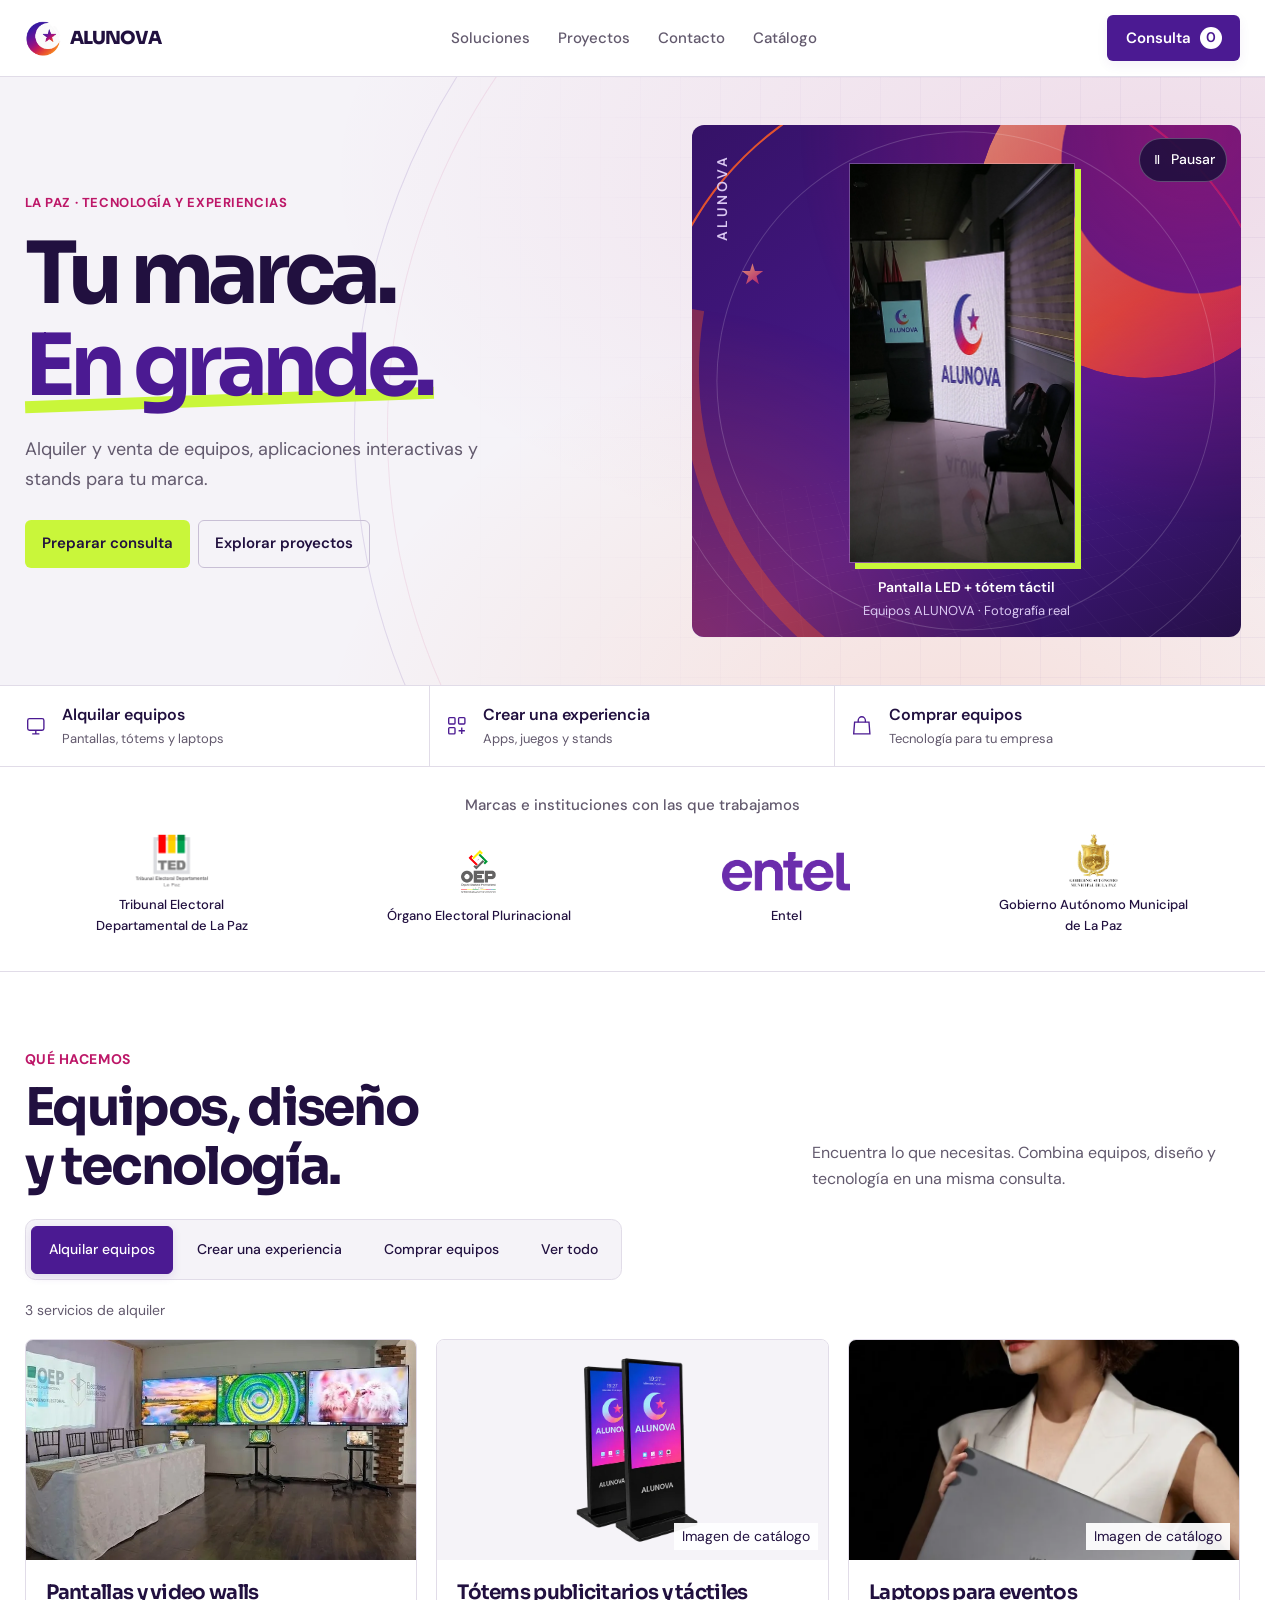
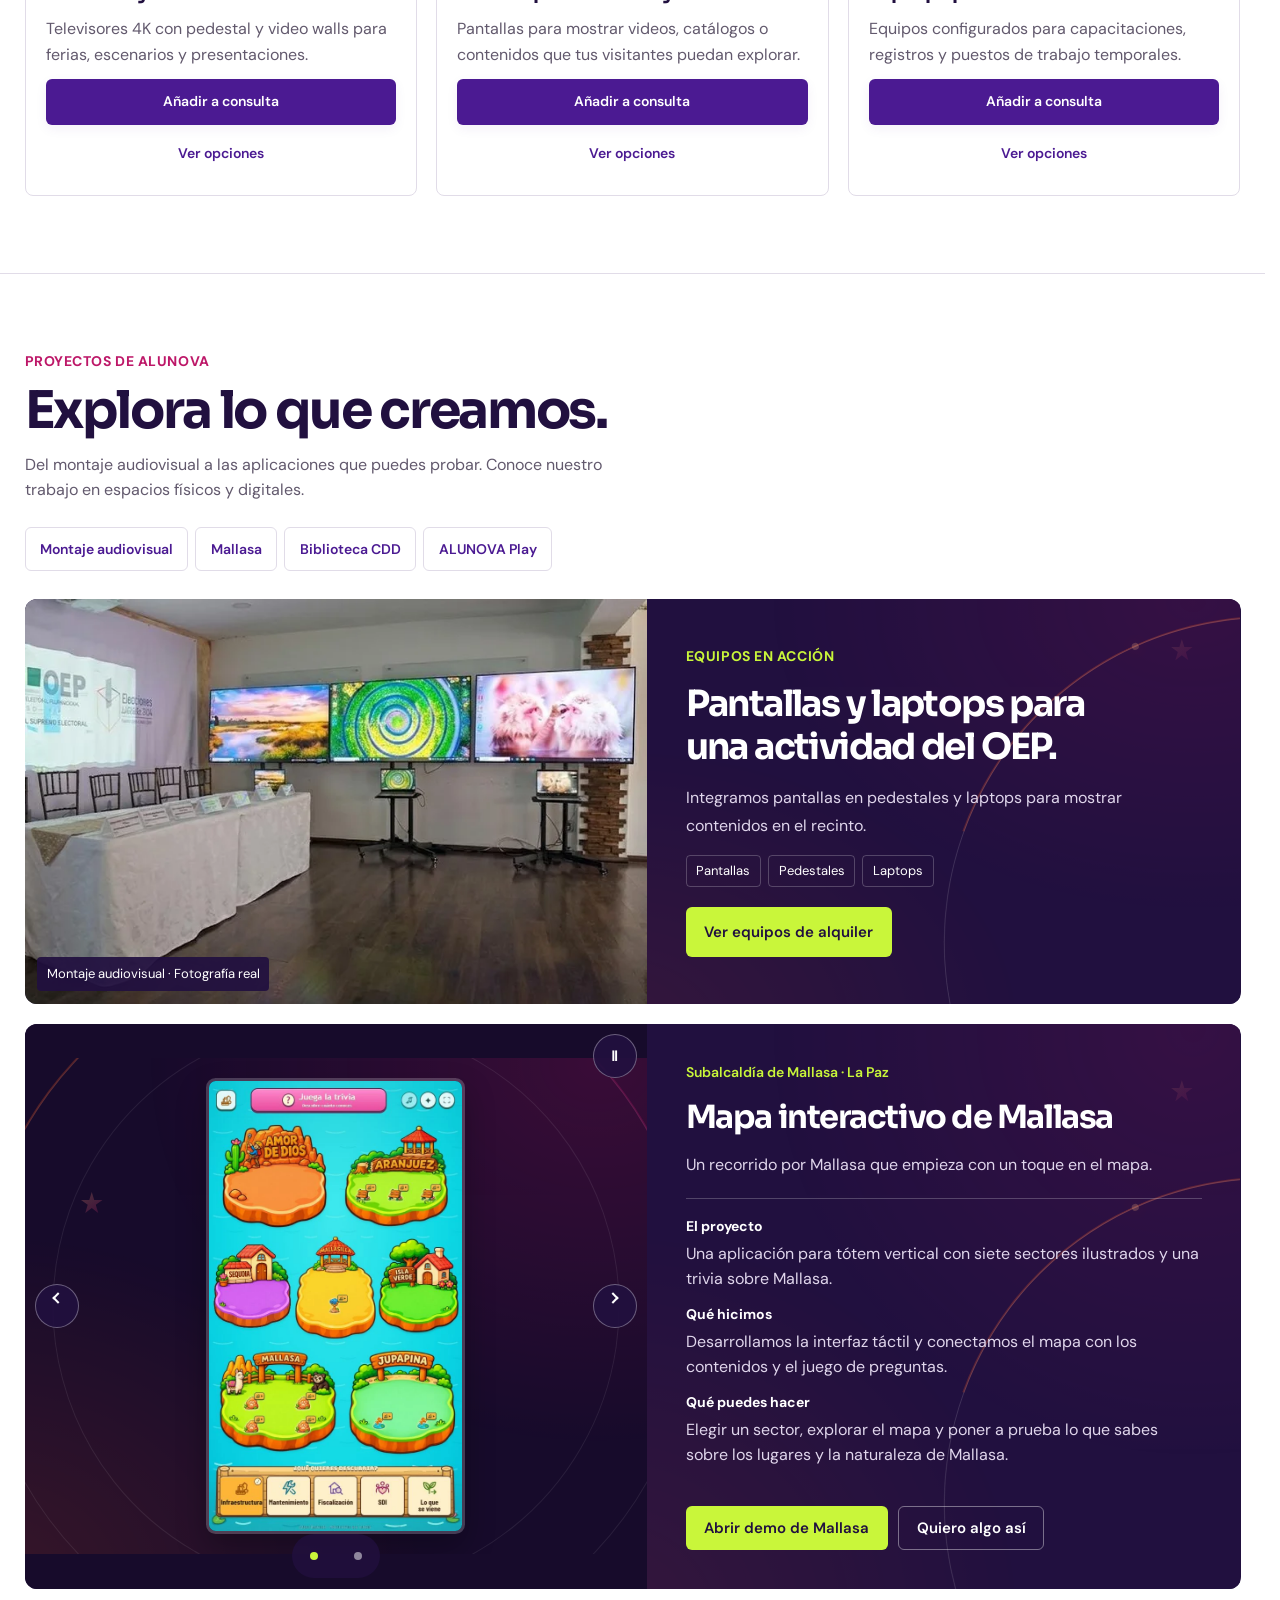
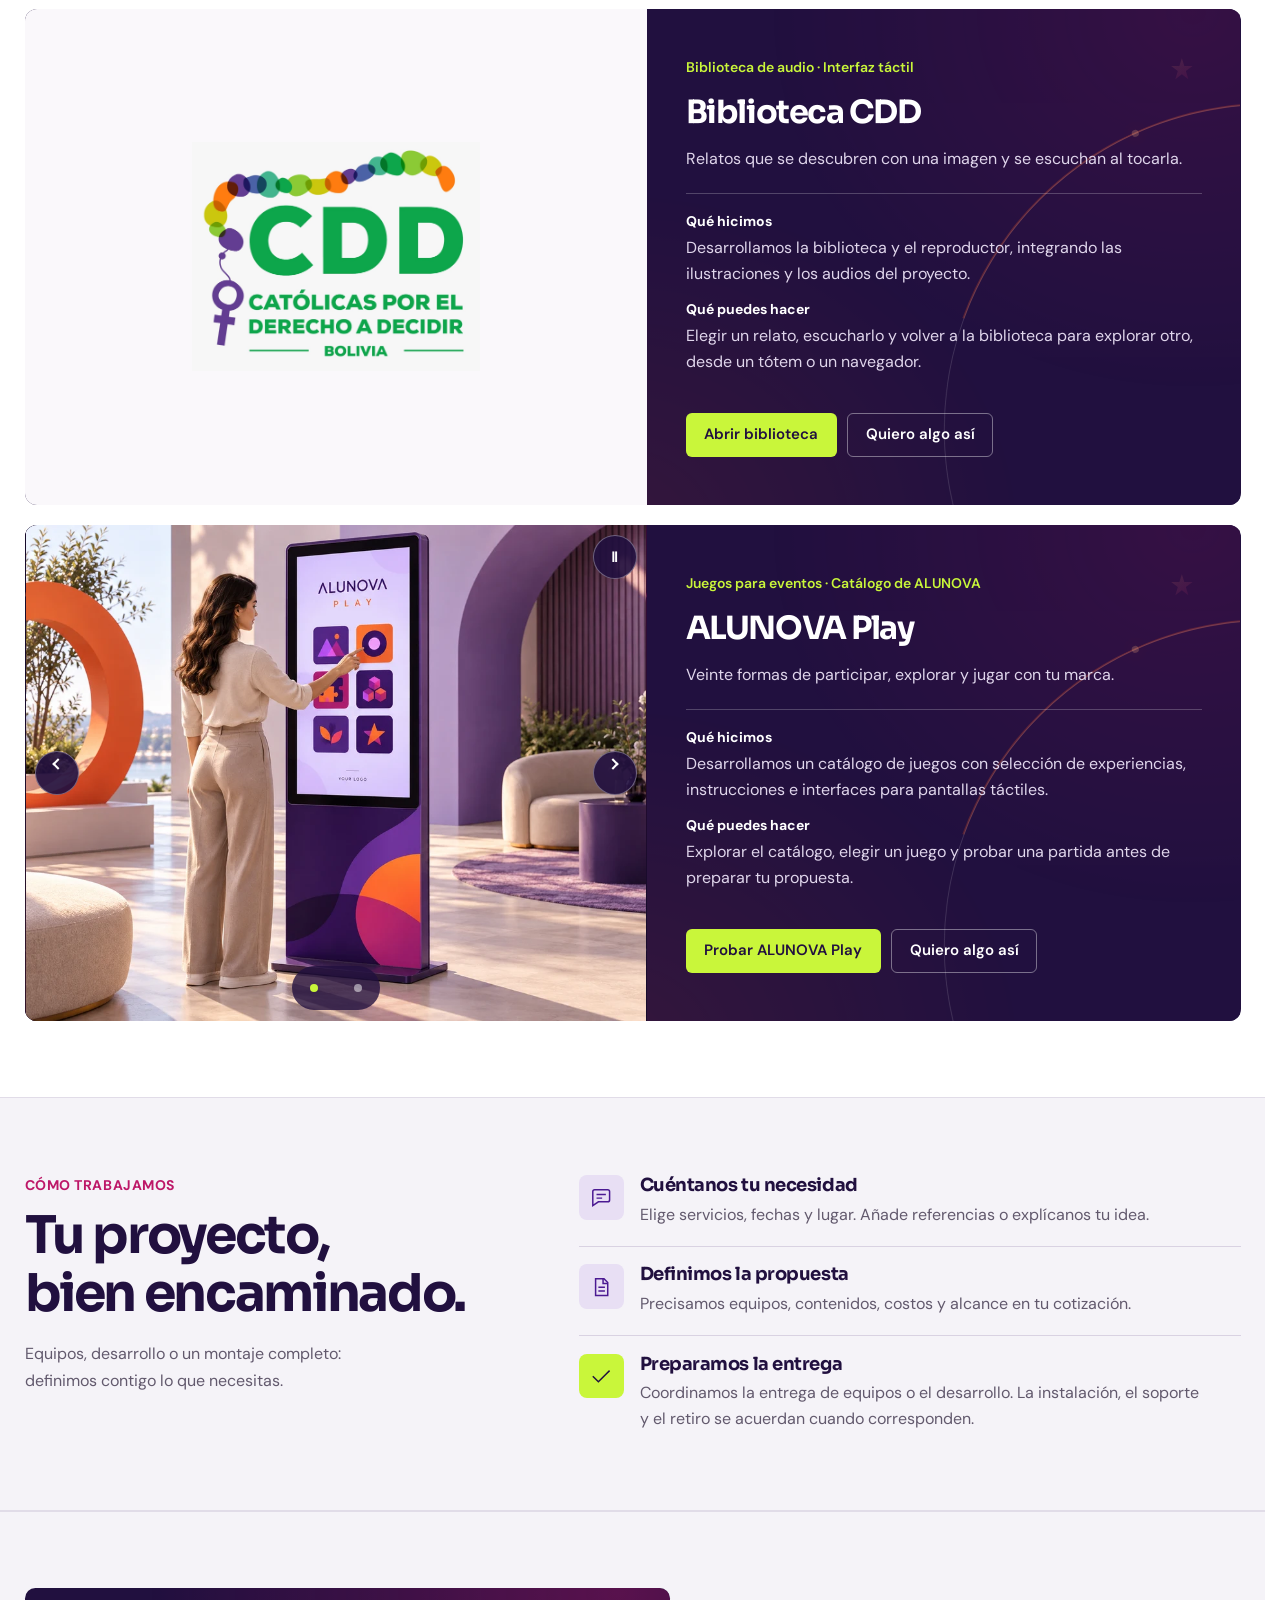
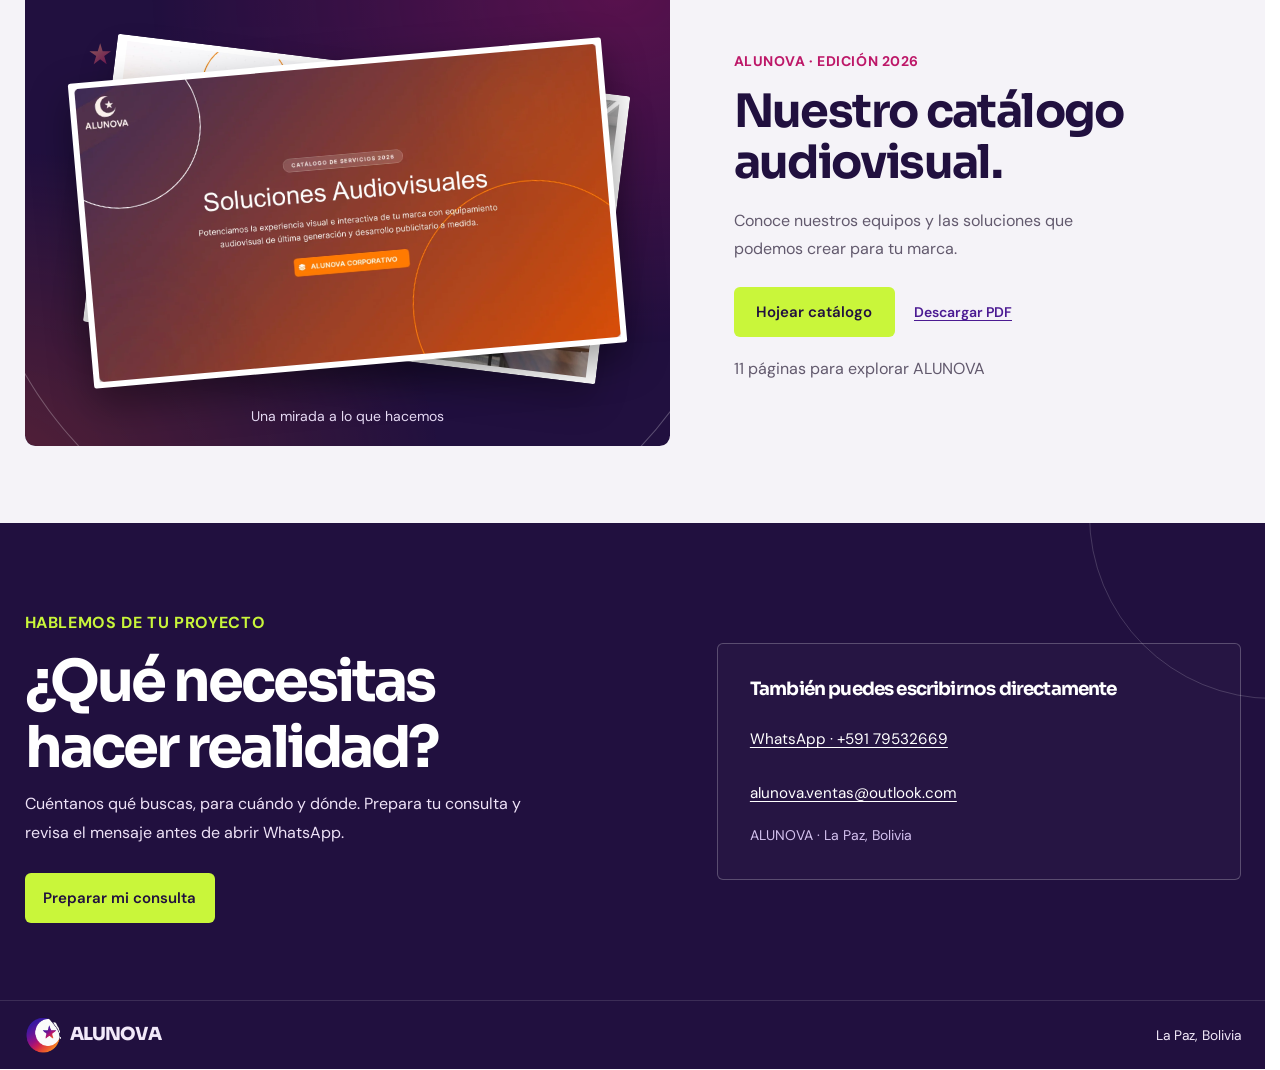
==== commit 560e1943: "Integra controles de galería y rotación automática cada cinco segundos" ====
--- a/index.html
+++ b/index.html
@@ -19,10 +19,11 @@
   <link rel="stylesheet" href="css/casos.css?v=casos-unificados-2026">
   <link rel="stylesheet" href="css/ambiente.css?v=orbital-2026">
   <link rel="stylesheet" href="css/tarjetas-movil.css?v=cartas-2026">
+  <link rel="stylesheet" href="css/galerias.css?v=rotacion-5s-2026">
   <script src="js/mobile-menu.js?v=2" defer></script>
   <script src="js/clientes-carousel.js" defer></script>
   <script src="js/main.js?v=landing-sora-2026" defer></script>
-  <script src="js/proyectos.js?v=portfolio-2026" defer></script>
+  <script src="js/proyectos.js?v=rotacion-5s-2026" defer></script>
   <script src="js/experiencia.js?v=landing-sora-2026" defer></script>
   <script src="js/catalogo.js?v=editorial-2026" defer></script>
   <script src="js/ambiente.js?v=orbital-2026" defer></script>
--- a/css/galerias.css
+++ b/css/galerias.css
@@ -0,0 +1,90 @@
+/* Controls belong to the picture; captions remain available to assistive tech. */
+.case-projects .case-gallery { position: relative; }
+.case-projects .case-gallery-track { scrollbar-width: none; }
+.case-projects .case-gallery-track::-webkit-scrollbar { display: none; }
+.case-projects .case-slide figcaption,
+.case-projects .case-identity figcaption {
+  position: absolute;
+  width: 1px;
+  height: 1px;
+  min-height: 0;
+  margin: 0;
+  padding: 0;
+  overflow: hidden;
+  clip-path: inset(50%);
+  white-space: nowrap;
+}
+.case-projects .case-gallery-controls {
+  position: absolute;
+  z-index: 2;
+  inset: 0;
+  display: block;
+  padding: 0;
+  border: 0;
+  background: transparent;
+  pointer-events: none;
+}
+.case-projects .case-gallery-controls button {
+  display: grid;
+  place-items: center;
+  width: 2.75rem;
+  height: 2.75rem;
+  min-width: 2.75rem;
+  min-height: 2.75rem;
+  padding: 0;
+  border: 1px solid #ffffff55;
+  border-radius: 50%;
+  background: #21103fe8;
+  color: #fff;
+  font-size: 0;
+  pointer-events: auto;
+}
+.case-projects .case-gallery-controls button:enabled:hover { background: #4b1a92; border-color: #ffffffa0; }
+.case-projects .case-gallery-controls button:focus-visible { outline: 3px solid var(--lime); outline-offset: 2px; }
+.case-projects .case-gallery-controls button::before { content: none; }
+.case-projects .case-gallery-controls [data-case-previous],
+.case-projects .case-gallery-controls [data-case-next] { position: absolute; top: 50%; transform: translateY(-50%); }
+.case-projects .case-gallery-controls [data-case-previous] { left: .65rem; }
+.case-projects .case-gallery-controls [data-case-next] { right: .65rem; }
+.case-projects .case-gallery-controls [data-case-previous]::before,
+.case-projects .case-gallery-controls [data-case-next]::before {
+  content: "";
+  width: .5rem;
+  height: .5rem;
+  border-top: 2px solid currentColor;
+  border-right: 2px solid currentColor;
+}
+.case-projects .case-gallery-controls [data-case-previous]::before { transform: rotate(-135deg); margin-left: .2rem; }
+.case-projects .case-gallery-controls [data-case-next]::before { transform: rotate(45deg); margin-right: .2rem; }
+.case-projects .case-gallery-position {
+  position: absolute;
+  width: 1px;
+  height: 1px;
+  overflow: hidden;
+  padding: 0;
+  border: 0;
+  clip-path: inset(50%);
+  white-space: nowrap;
+}
+.case-projects .case-gallery-dots {
+  position: absolute;
+  left: 50%;
+  bottom: .65rem;
+  display: flex;
+  transform: translateX(-50%);
+  border-radius: 2rem;
+  background: #21103fc9;
+  pointer-events: auto;
+}
+.case-projects .case-gallery-controls [data-case-dot] { position: relative; border: 0; background: transparent; }
+.case-projects .case-gallery-controls [data-case-dot]::after { content: ""; width: .5rem; height: .5rem; border-radius: 50%; background: #ffffff80; }
+.case-projects .case-gallery-controls [data-case-dot][aria-pressed="true"]::after { background: var(--lime); }
+.case-projects .case-gallery-controls [data-case-dot]:hover { background: #ffffff12; }
+.case-projects .case-gallery-controls .case-gallery-rotation { position: absolute; top: .65rem; right: .65rem; font-size: .875rem; }
+.case-gallery-rotation span { pointer-events: none; }
+@media (max-width: 599px) {
+  .case-projects .case-gallery-controls [data-case-previous],
+  .case-projects .case-gallery-controls [data-case-next] { top: .6rem; transform: none; }
+  .case-projects .case-gallery-dots { top: .6rem; bottom: auto; }
+  .case-projects .case-gallery-controls .case-gallery-rotation { top: auto; bottom: .6rem; right: .65rem; }
+}
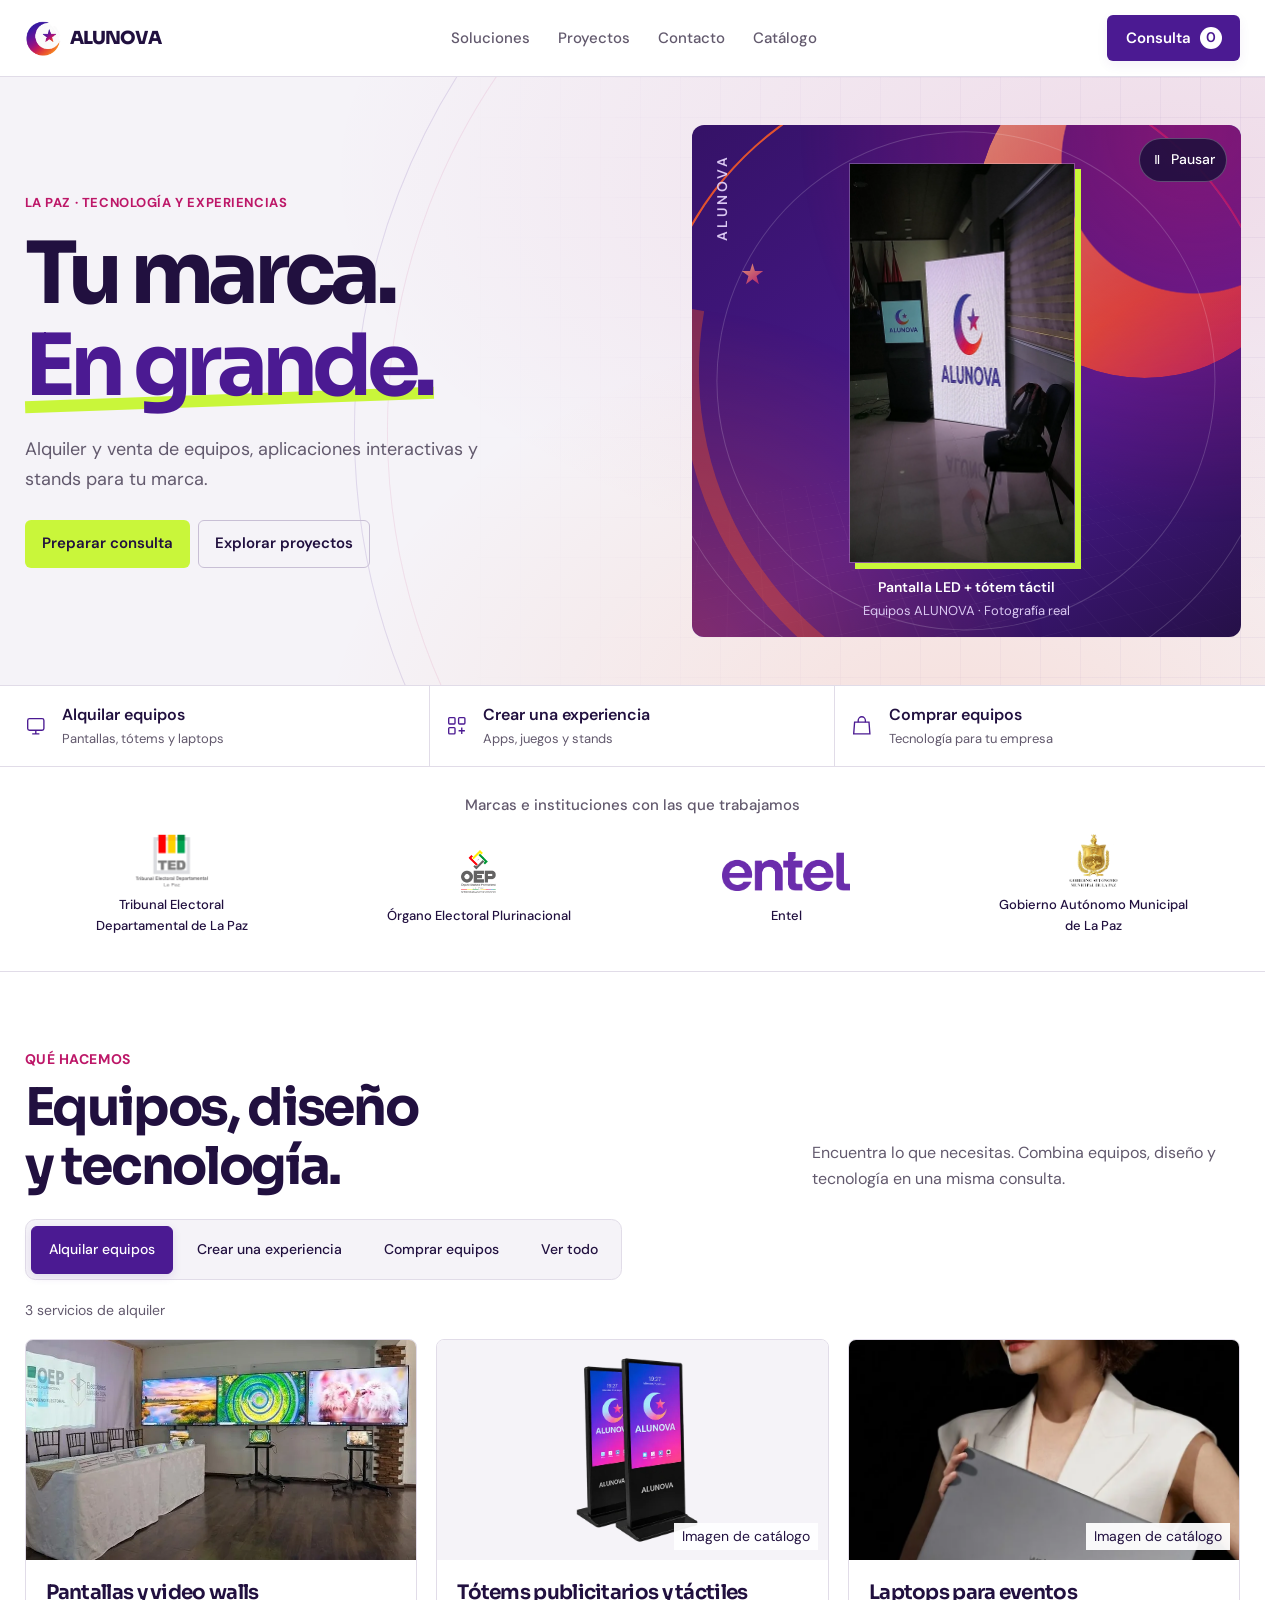
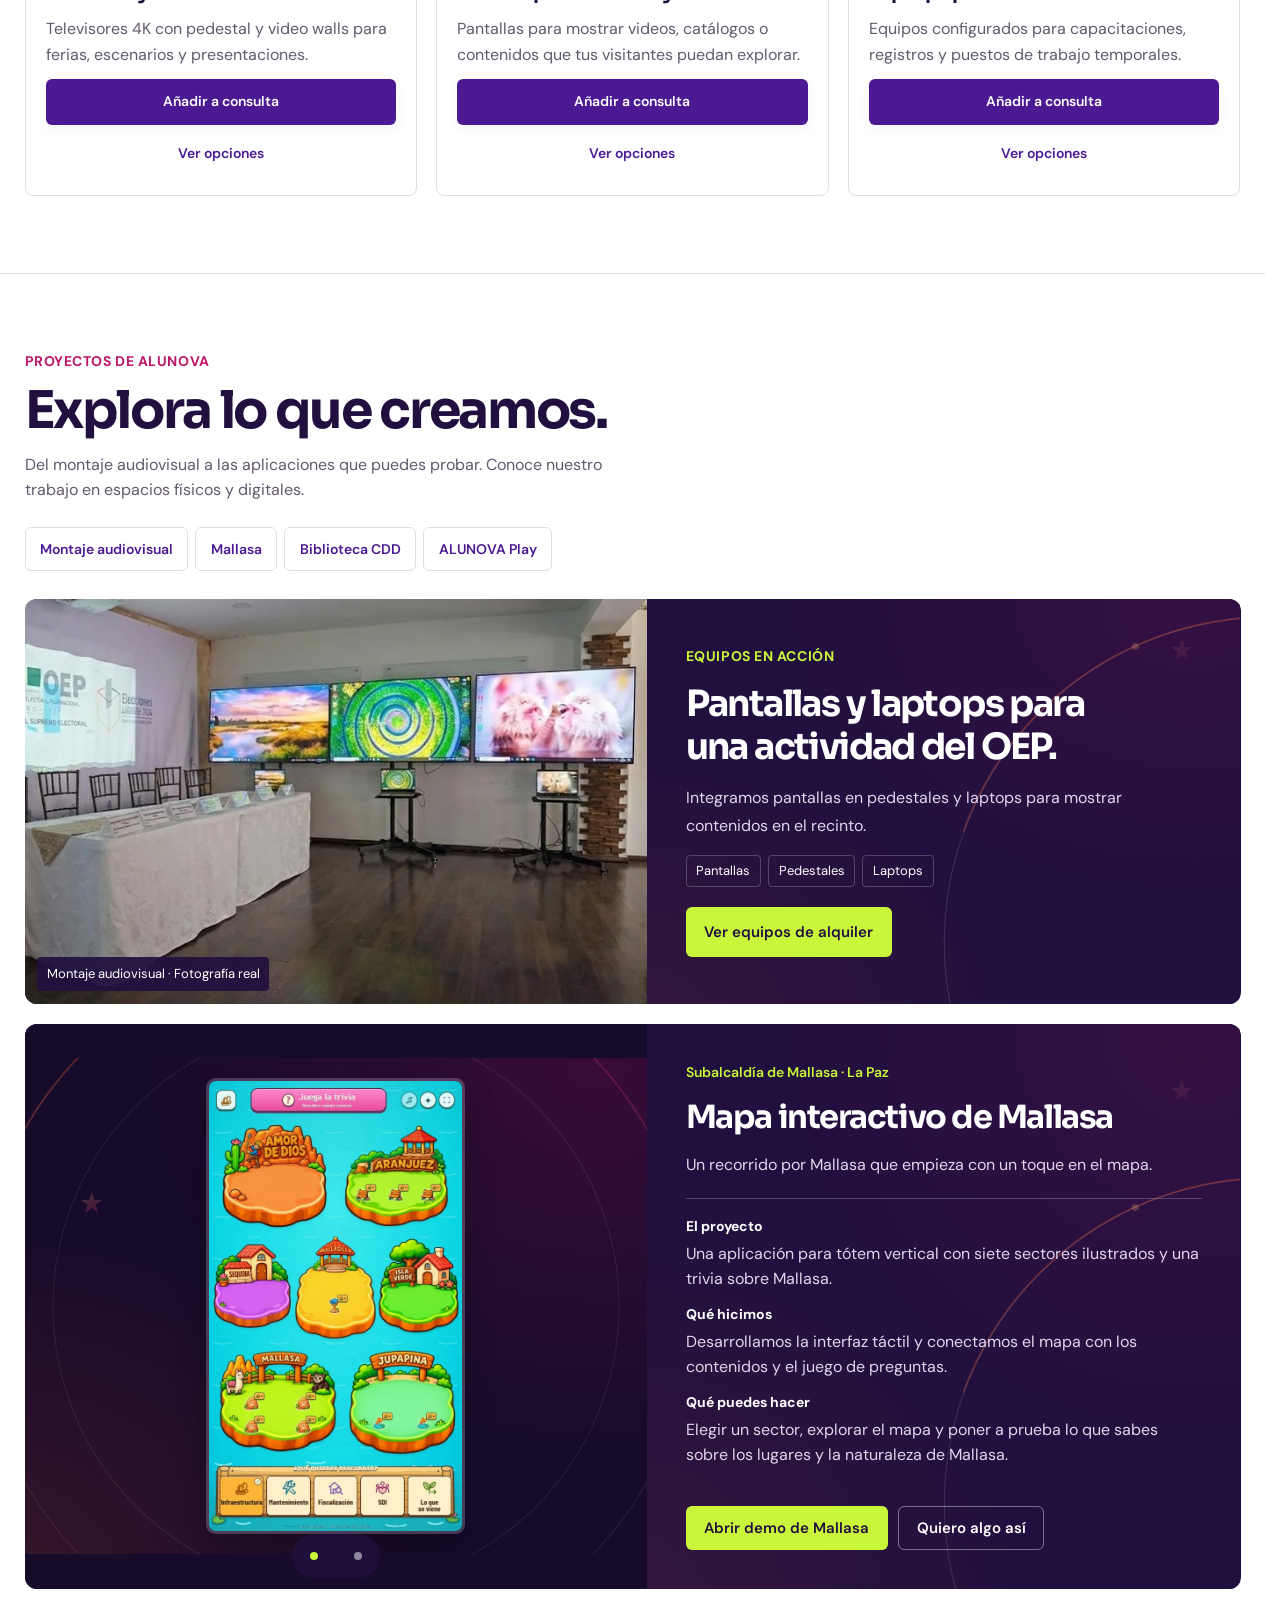
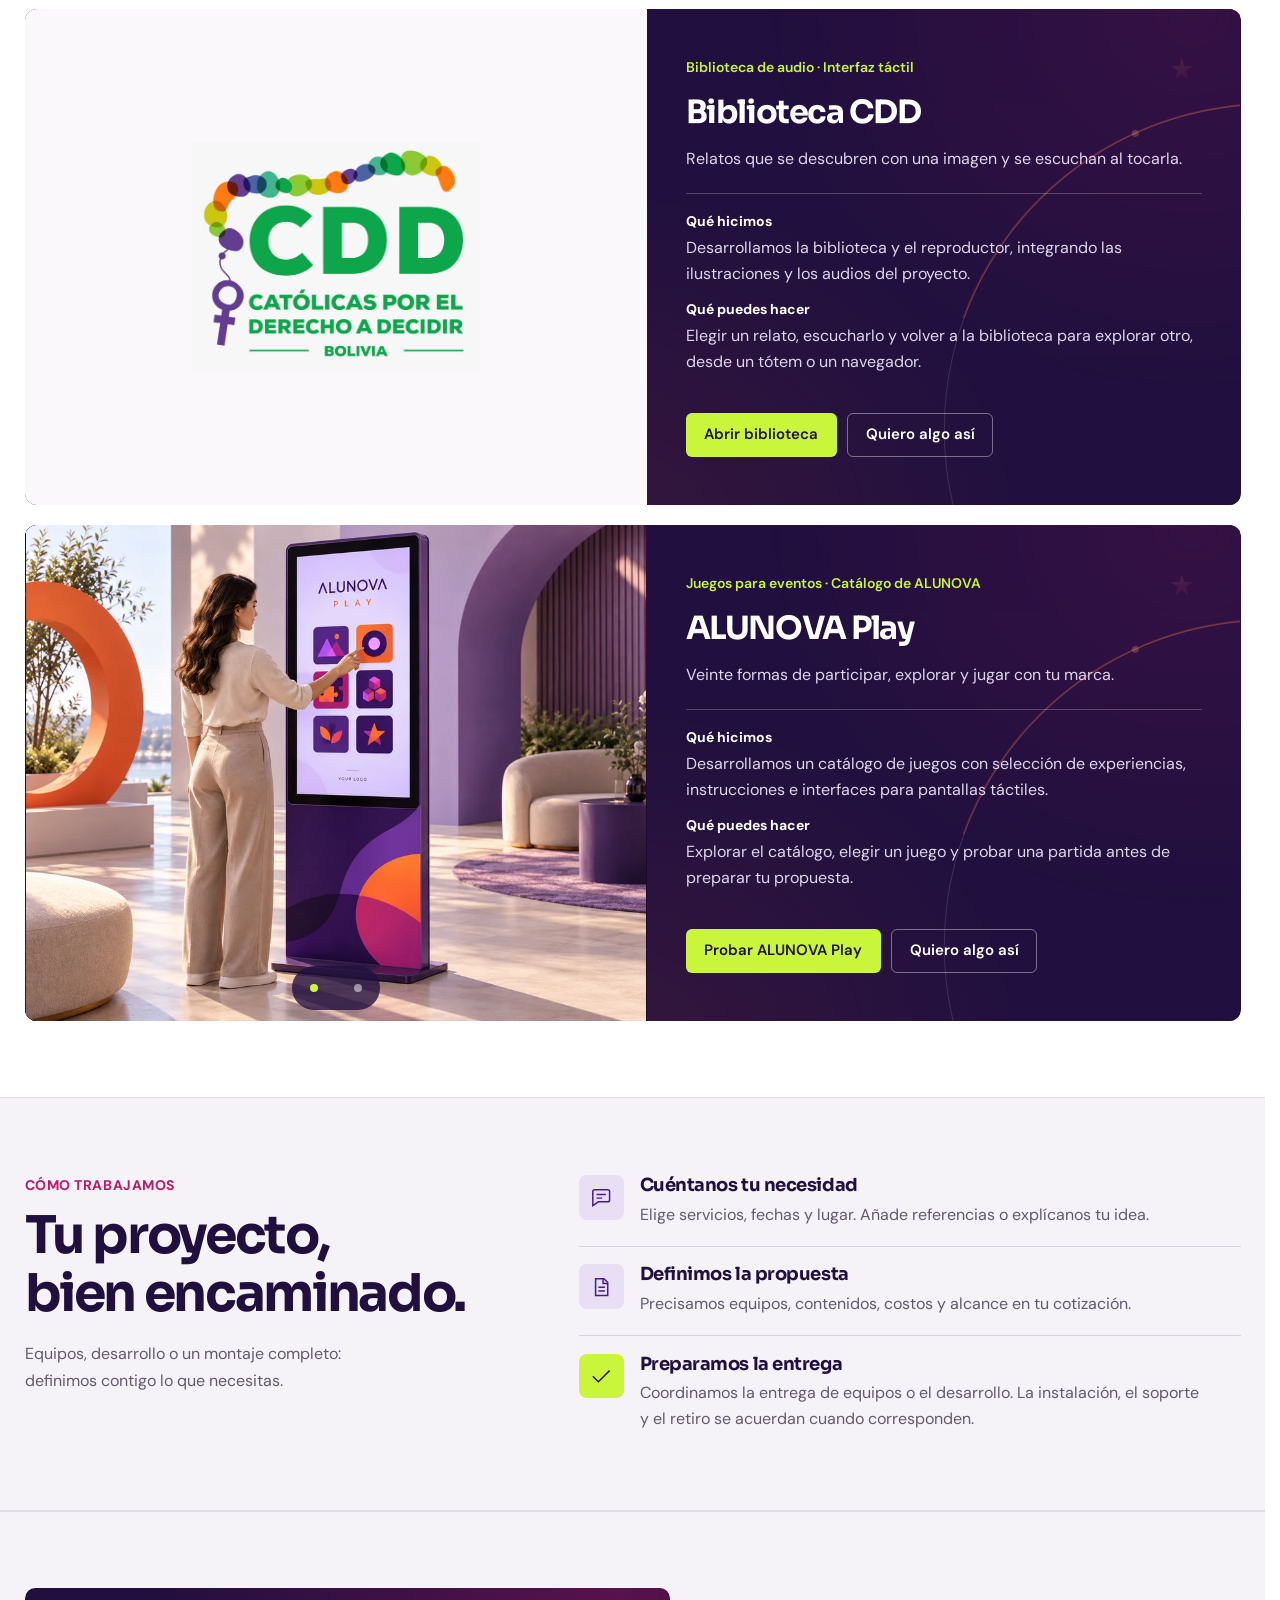
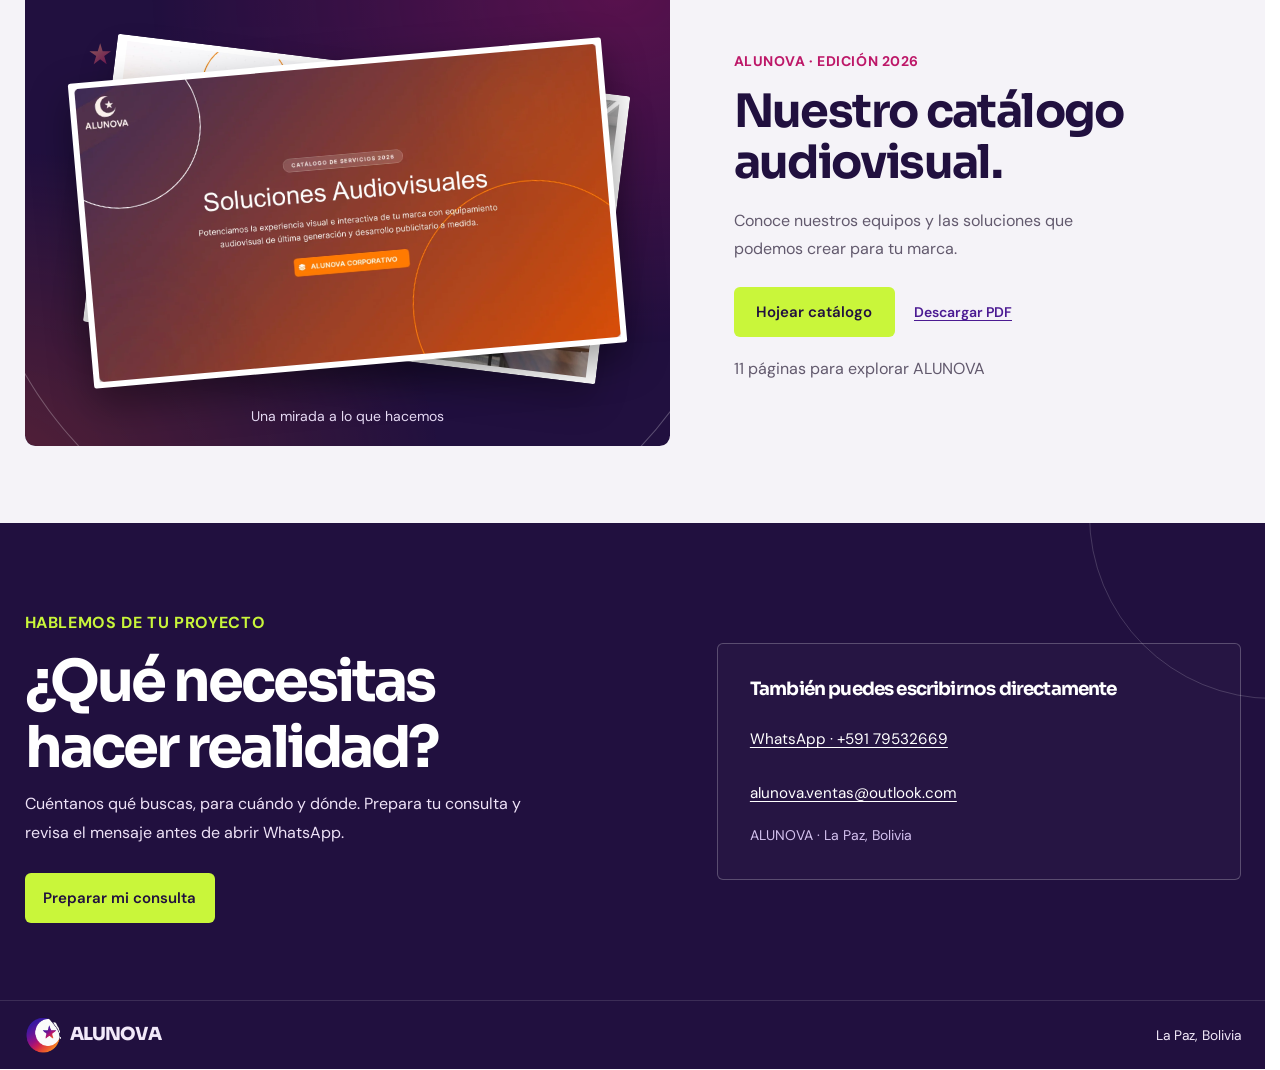
==== commit acb803ea: "Integra navegación de galería por zonas al pasar el cursor" ====
--- a/index.html
+++ b/index.html
@@ -19,11 +19,11 @@
   <link rel="stylesheet" href="css/casos.css?v=casos-unificados-2026">
   <link rel="stylesheet" href="css/ambiente.css?v=orbital-2026">
   <link rel="stylesheet" href="css/tarjetas-movil.css?v=cartas-2026">
-  <link rel="stylesheet" href="css/galerias.css?v=rotacion-5s-2026">
+  <link rel="stylesheet" href="css/galerias.css?v=zonas-5s-2026">
   <script src="js/mobile-menu.js?v=2" defer></script>
   <script src="js/clientes-carousel.js" defer></script>
   <script src="js/main.js?v=landing-sora-2026" defer></script>
-  <script src="js/proyectos.js?v=rotacion-5s-2026" defer></script>
+  <script src="js/proyectos.js?v=zonas-5s-2026" defer></script>
   <script src="js/experiencia.js?v=landing-sora-2026" defer></script>
   <script src="js/catalogo.js?v=editorial-2026" defer></script>
   <script src="js/ambiente.js?v=orbital-2026" defer></script>
--- a/css/galerias.css
+++ b/css/galerias.css
@@ -43,7 +43,13 @@
 .case-projects .case-gallery-controls button:focus-visible { outline: 3px solid var(--lime); outline-offset: 2px; }
 .case-projects .case-gallery-controls button::before { content: none; }
 .case-projects .case-gallery-controls [data-case-previous],
-.case-projects .case-gallery-controls [data-case-next] { position: absolute; top: 50%; transform: translateY(-50%); }
+.case-projects .case-gallery-controls [data-case-next] {
+  position: absolute;
+  top: 50%;
+  transform: translateY(-50%);
+  opacity: 0;
+  pointer-events: none;
+}
 .case-projects .case-gallery-controls [data-case-previous] { left: .65rem; }
 .case-projects .case-gallery-controls [data-case-next] { right: .65rem; }
 .case-projects .case-gallery-controls [data-case-previous]::before,
@@ -56,6 +62,8 @@
 }
 .case-projects .case-gallery-controls [data-case-previous]::before { transform: rotate(-135deg); margin-left: .2rem; }
 .case-projects .case-gallery-controls [data-case-next]::before { transform: rotate(45deg); margin-right: .2rem; }
+.case-projects .case-gallery-controls [data-case-previous]:focus-visible,
+.case-projects .case-gallery-controls [data-case-next]:focus-visible { opacity: 1; pointer-events: auto; }
 .case-projects .case-gallery-position {
   position: absolute;
   width: 1px;
@@ -80,11 +88,65 @@
 .case-projects .case-gallery-controls [data-case-dot]::after { content: ""; width: .5rem; height: .5rem; border-radius: 50%; background: #ffffff80; }
 .case-projects .case-gallery-controls [data-case-dot][aria-pressed="true"]::after { background: var(--lime); }
 .case-projects .case-gallery-controls [data-case-dot]:hover { background: #ffffff12; }
-.case-projects .case-gallery-controls .case-gallery-rotation { position: absolute; top: .65rem; right: .65rem; font-size: .875rem; }
-.case-gallery-rotation span { pointer-events: none; }
-@media (max-width: 599px) {
+/* Mouse navigation: each transparent half reveals only its own control. */
+@media (hover: hover) and (pointer: fine) {
   .case-projects .case-gallery-controls [data-case-previous],
-  .case-projects .case-gallery-controls [data-case-next] { top: .6rem; transform: none; }
-  .case-projects .case-gallery-dots { top: .6rem; bottom: auto; }
-  .case-projects .case-gallery-controls .case-gallery-rotation { top: auto; bottom: .6rem; right: .65rem; }
+  .case-projects .case-gallery-controls [data-case-next] {
+    top: 0;
+    bottom: 0;
+    width: 50%;
+    height: 100%;
+    border: 0;
+    border-radius: 0;
+    background: transparent;
+    transform: none;
+    opacity: 1;
+    pointer-events: auto;
+    cursor: pointer;
+  }
+  .case-projects .case-gallery-controls [data-case-previous] { left: 0; }
+  .case-projects .case-gallery-controls [data-case-next] { right: 0; }
+  .case-projects .case-gallery-controls [data-case-previous]:enabled:hover,
+  .case-projects .case-gallery-controls [data-case-next]:enabled:hover { background: transparent; }
+  .case-projects .case-gallery-controls [data-case-previous]::before,
+  .case-projects .case-gallery-controls [data-case-next]::before {
+    position: absolute;
+    top: 50%;
+    width: 2.75rem;
+    height: 2.75rem;
+    margin: 0;
+    border: 1px solid #ffffff80;
+    border-radius: 50%;
+    background: #21103fe8;
+    box-shadow: 0 3px 16px #10091c40;
+    transform: translateY(-50%);
+    opacity: 0;
+    transition: opacity .16s ease;
+  }
+  .case-projects .case-gallery-controls [data-case-previous]::before { left: 1rem; }
+  .case-projects .case-gallery-controls [data-case-next]::before { right: 1rem; }
+  .case-projects .case-gallery-controls [data-case-previous]::after,
+  .case-projects .case-gallery-controls [data-case-next]::after {
+    content: "";
+    position: absolute;
+    top: 50%;
+    width: .5rem;
+    height: .5rem;
+    border-top: 2px solid currentColor;
+    border-right: 2px solid currentColor;
+    opacity: 0;
+    transition: opacity .16s ease;
+  }
+  .case-projects .case-gallery-controls [data-case-previous]::after { left: 2.2rem; transform: translateY(-50%) rotate(-135deg); }
+  .case-projects .case-gallery-controls [data-case-next]::after { right: 2.2rem; transform: translateY(-50%) rotate(45deg); }
+  .case-projects .case-gallery-controls [data-case-previous]:is(:hover, :focus-visible)::before,
+  .case-projects .case-gallery-controls [data-case-previous]:is(:hover, :focus-visible)::after,
+  .case-projects .case-gallery-controls [data-case-next]:is(:hover, :focus-visible)::before,
+  .case-projects .case-gallery-controls [data-case-next]:is(:hover, :focus-visible)::after { opacity: 1; }
+  .case-projects .case-gallery-controls [data-case-previous]:focus-visible,
+  .case-projects .case-gallery-controls [data-case-next]:focus-visible { outline-offset: -4px; }
 }
+@media (prefers-reduced-motion: reduce) {
+  .case-projects .case-gallery-controls button::before,
+  .case-projects .case-gallery-controls button::after { transition: none; }
+}
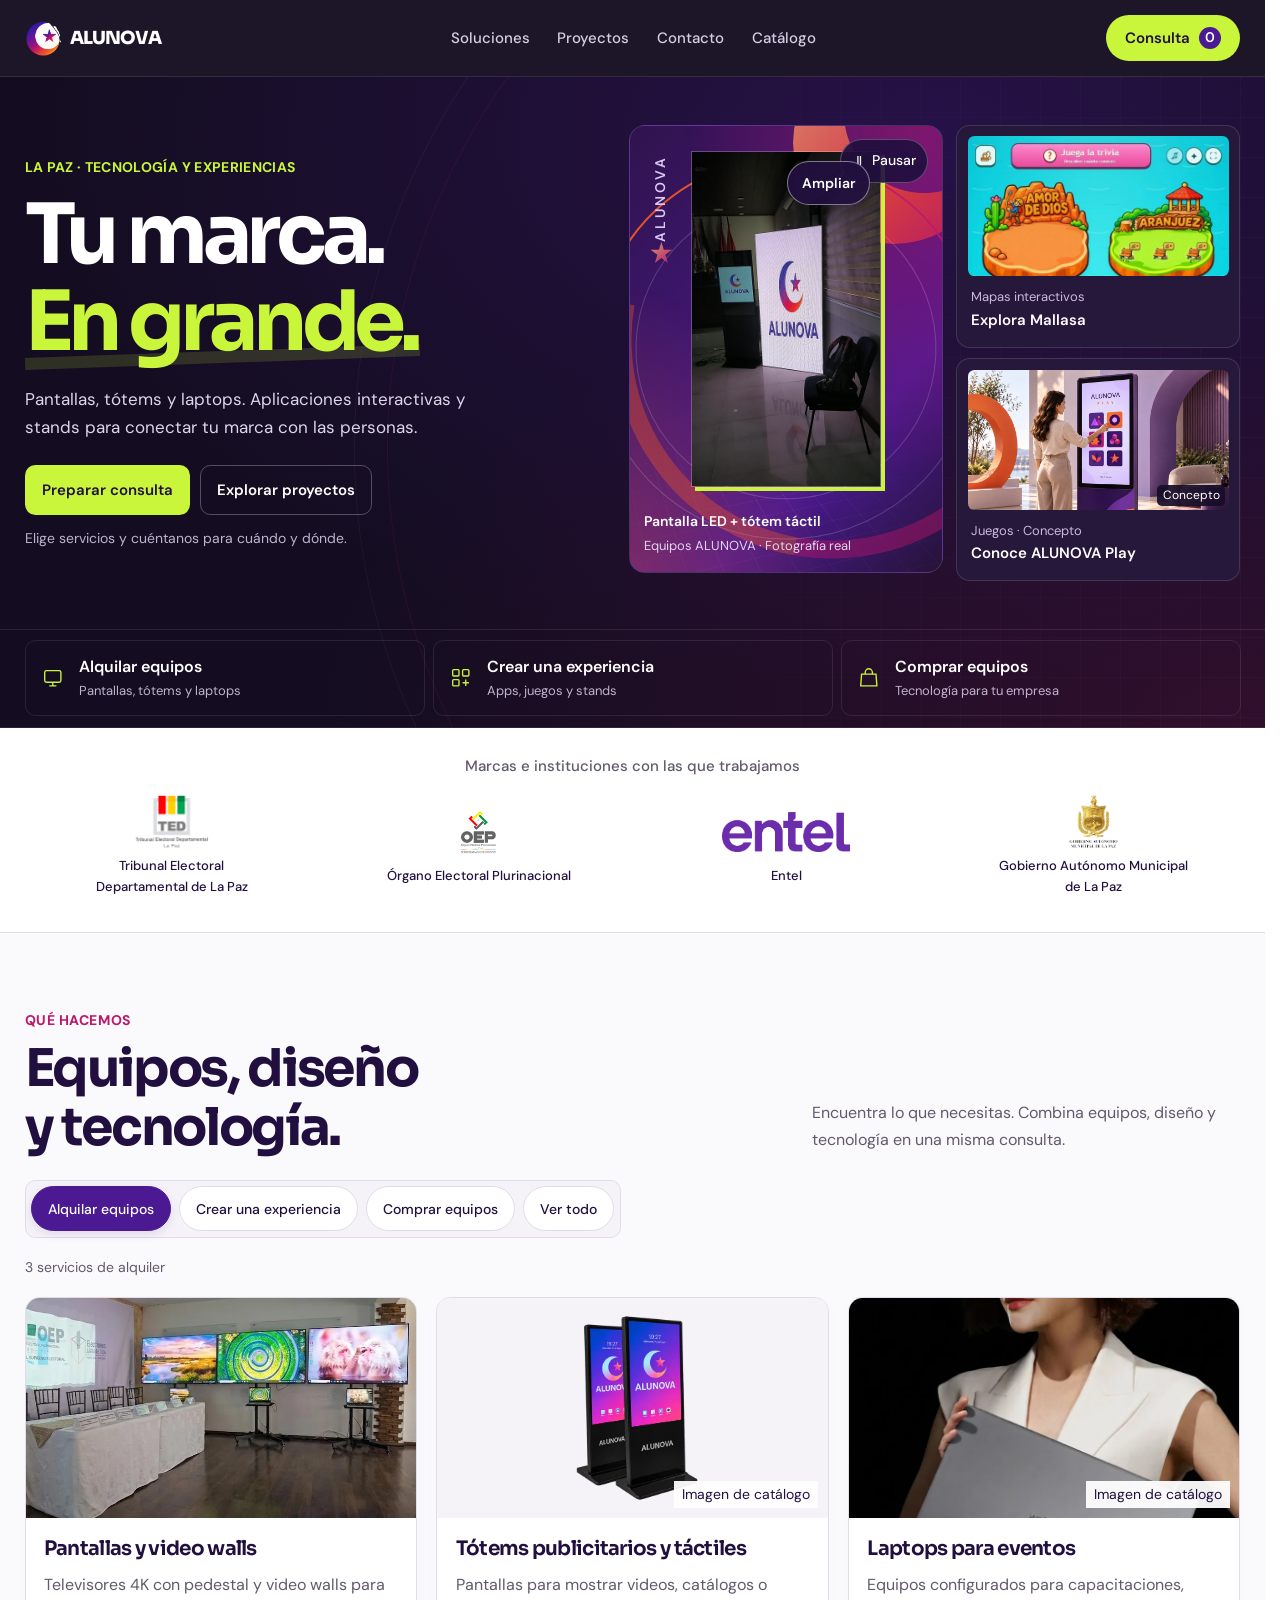
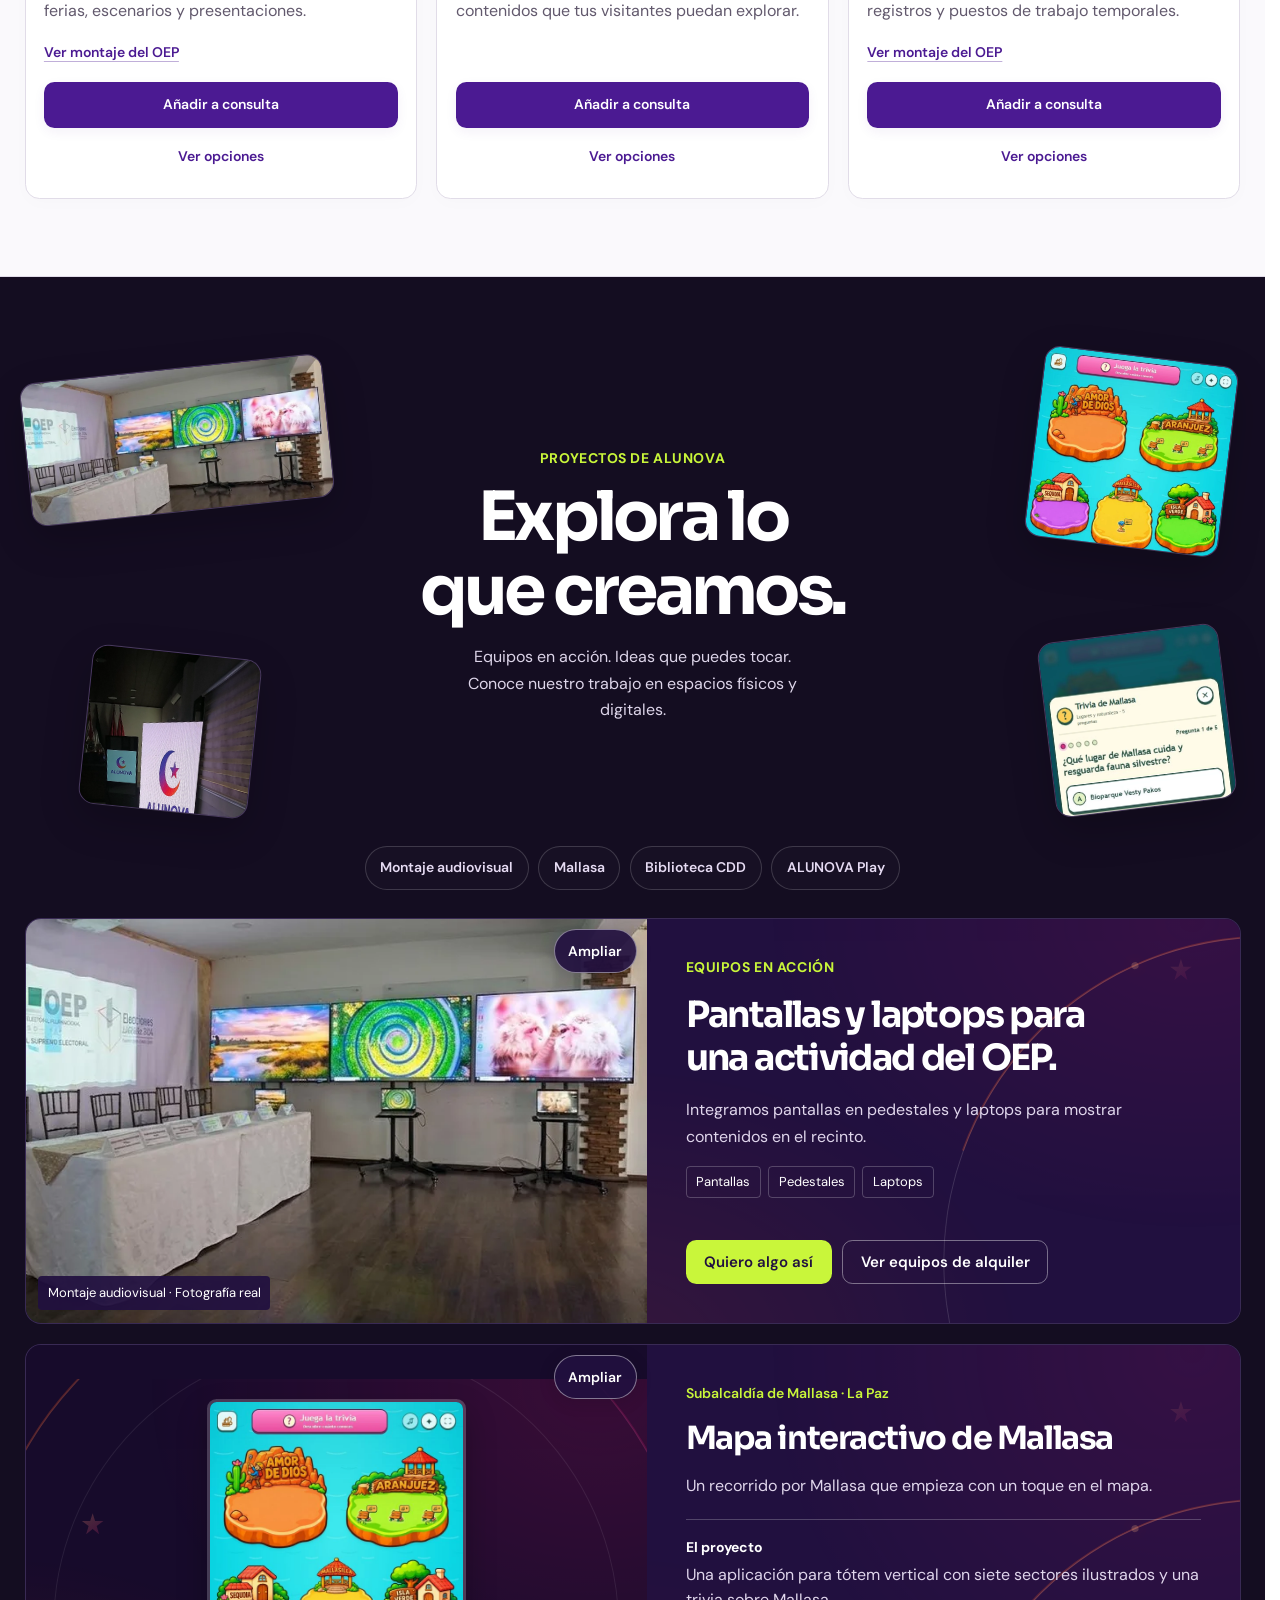
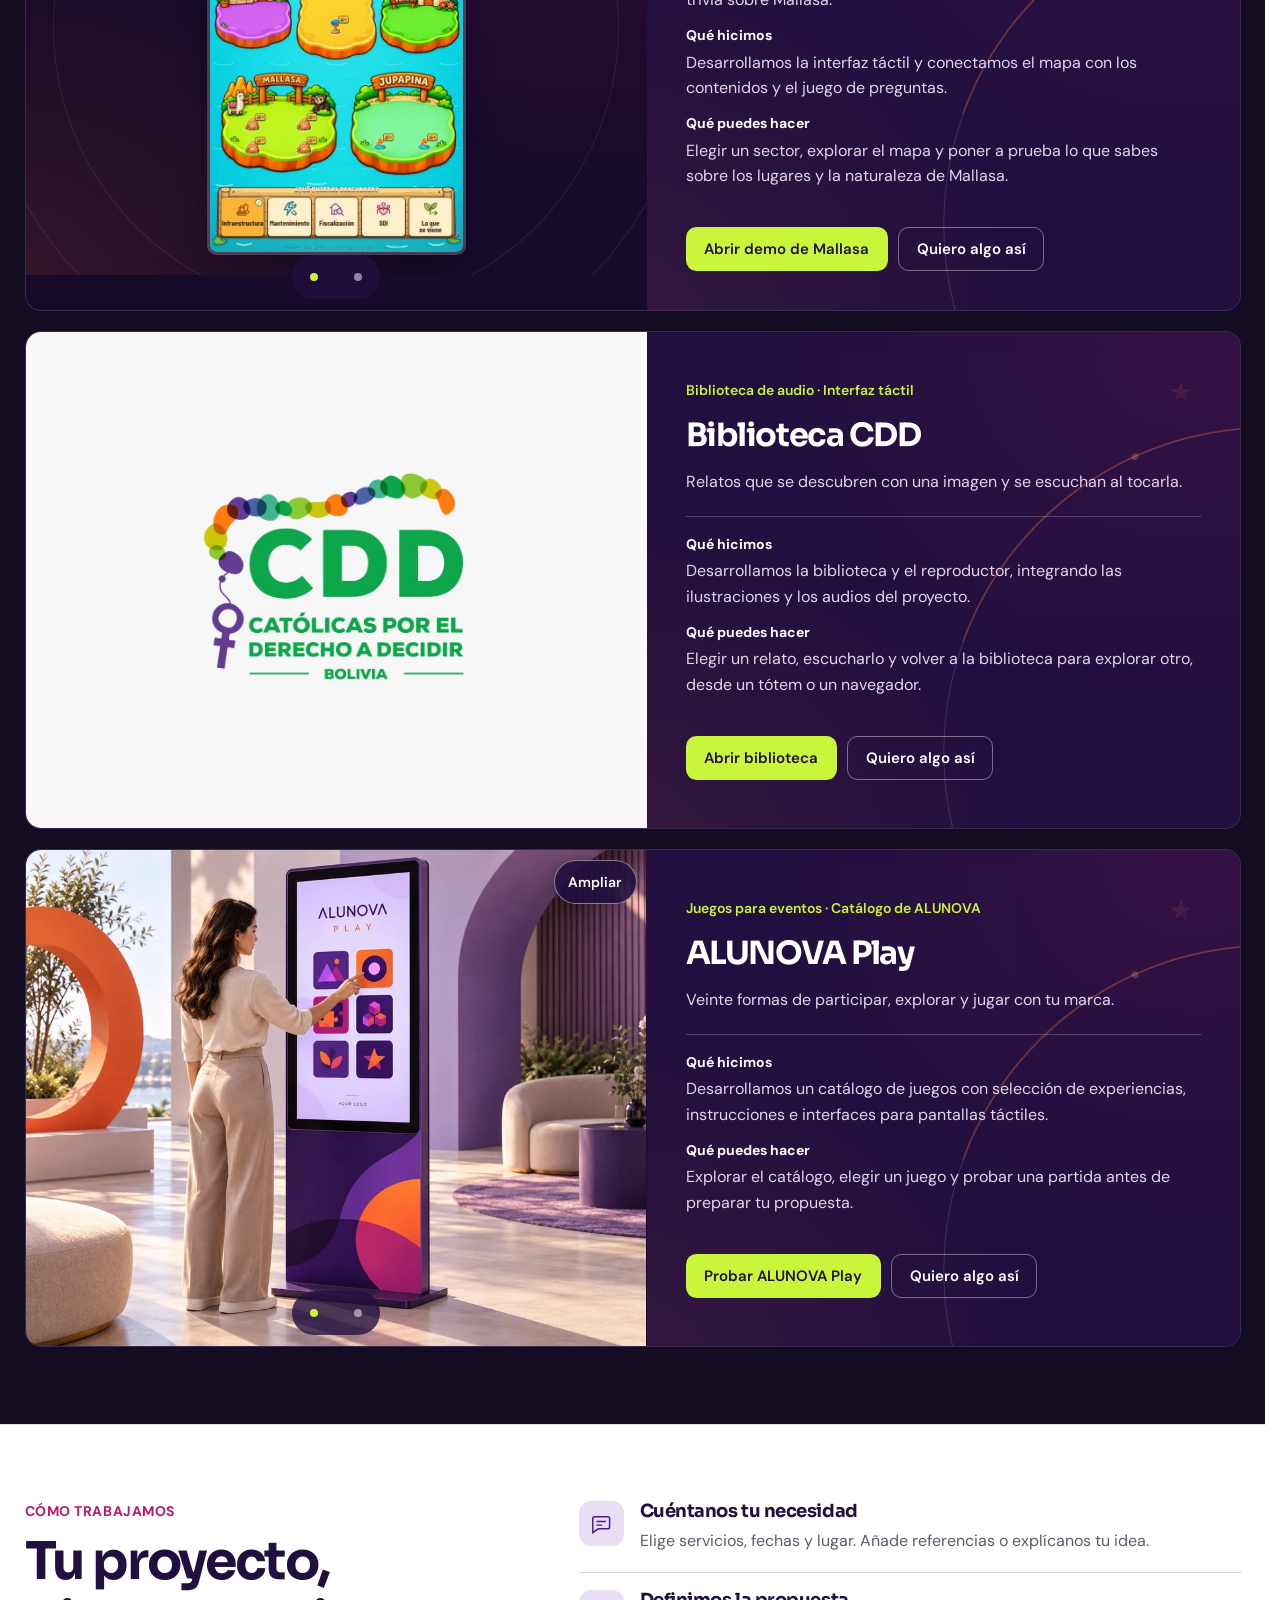
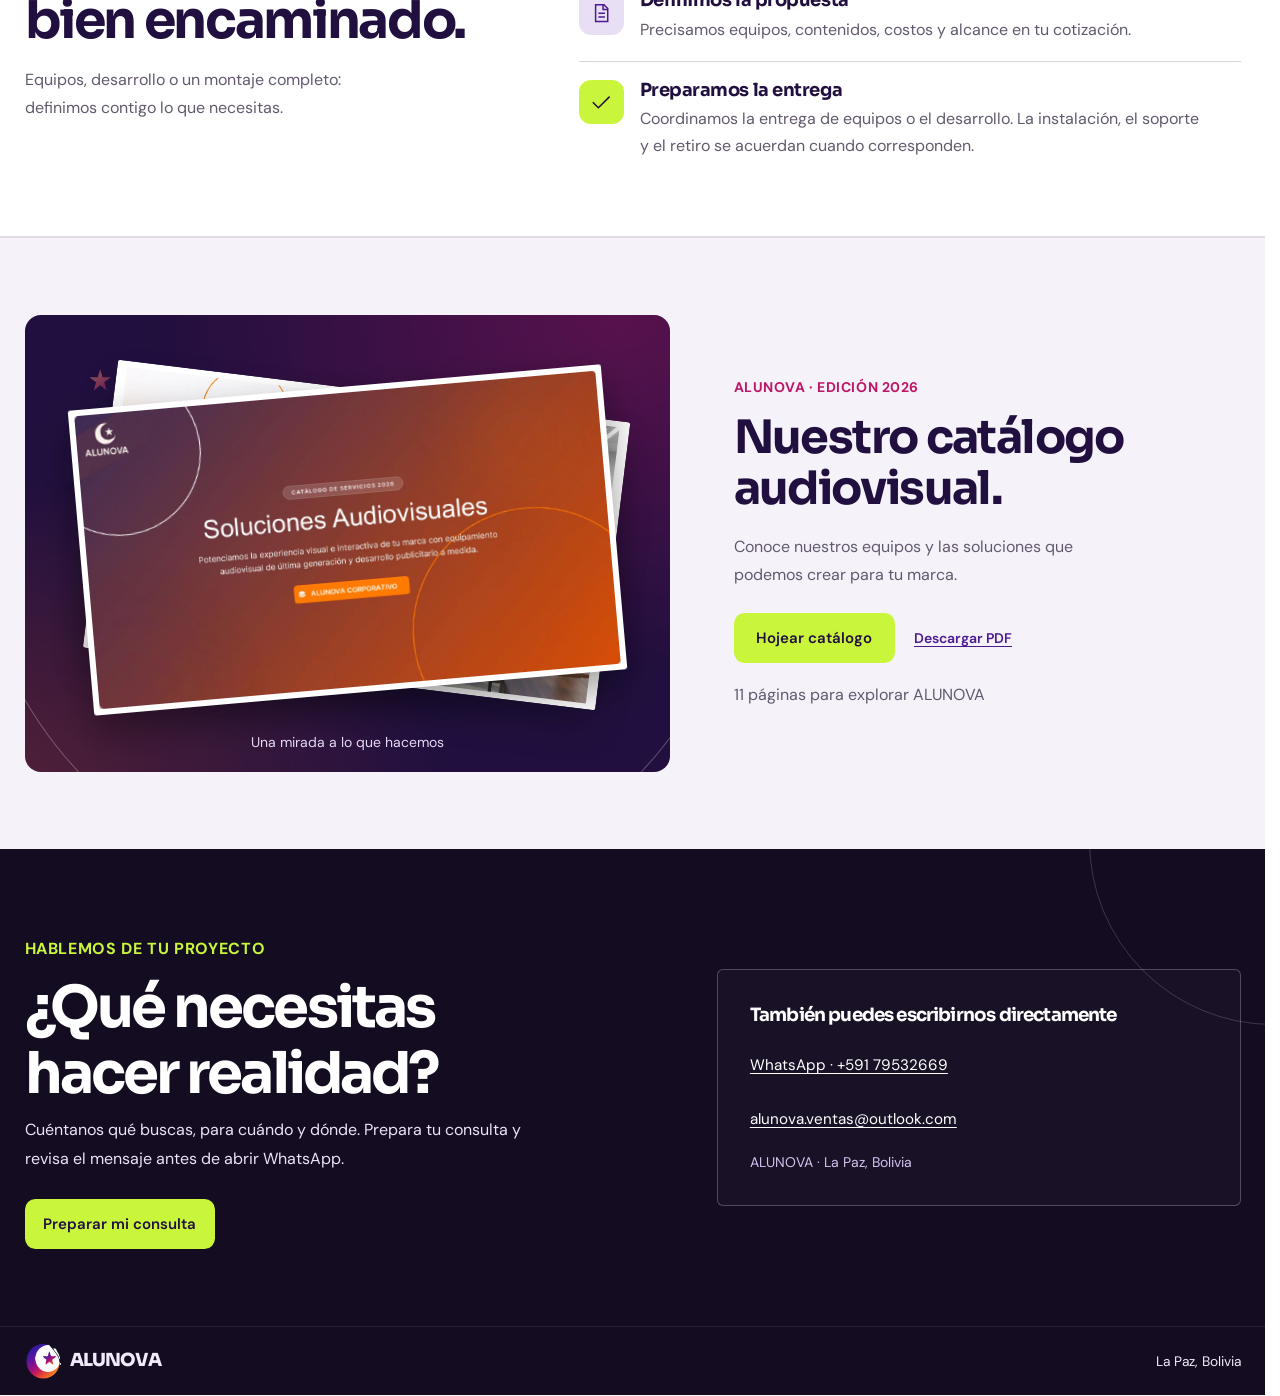
==== commit 7520f8e8: "Renueva el recorrido visual y la consulta de ALUNOVA" ====
--- a/index.html
+++ b/index.html
@@ -3,7 +3,7 @@
 <head>
   <meta charset="utf-8">
   <meta name="viewport" content="width=device-width, initial-scale=1">
-  <meta name="theme-color" content="#4b1a92">
+  <meta name="theme-color" content="#140d21">
   <title>ALUNOVA | Tecnología, diseño y experiencias</title>
   <meta name="description" content="Alquiler de televisores 4K, tótems táctiles y laptops. Video walls, juegos interactivos, stands y venta de equipos en Bolivia.">
   <link rel="icon" href="img/logo.png" type="image/png">
@@ -14,20 +14,24 @@
   <link rel="stylesheet" href="css/proyectos.css?v=portfolio-2026">
   <link rel="stylesheet" href="css/experiencia.css?v=catalogo-editorial-2026">
   <link rel="stylesheet" href="css/catalogo.css?v=editorial-2026">
-  <link rel="stylesheet" href="css/consulta.css?v=consulta-clara-2026">
+  <link rel="stylesheet" href="css/consulta.css?v=consulta-adaptativa-2026">
   <link rel="stylesheet" href="css/landing.css?v=sora-dm-2026">
   <link rel="stylesheet" href="css/casos.css?v=casos-unificados-2026">
-  <link rel="stylesheet" href="css/ambiente.css?v=orbital-2026">
+  <link rel="stylesheet" href="css/ambiente.css?v=interacciones-2026">
   <link rel="stylesheet" href="css/tarjetas-movil.css?v=cartas-2026">
-  <link rel="stylesheet" href="css/galerias.css?v=zonas-5s-2026">
+  <link rel="stylesheet" href="css/galerias.css?v=interacciones-2026">
+  <link rel="stylesheet" href="css/conexiones.css?v=interacciones-2026">
+  <link rel="stylesheet" href="css/lightbox.css?v=interacciones-2026">
+  <link rel="stylesheet" href="css/escaparate.css?v=recorrido-20261124">
   <script src="js/mobile-menu.js?v=2" defer></script>
   <script src="js/clientes-carousel.js" defer></script>
-  <script src="js/main.js?v=landing-sora-2026" defer></script>
-  <script src="js/proyectos.js?v=zonas-5s-2026" defer></script>
-  <script src="js/experiencia.js?v=landing-sora-2026" defer></script>
+  <script src="js/main.js?v=consulta-adaptativa-2026" defer></script>
+  <script src="js/proyectos.js?v=interacciones-2026" defer></script>
+  <script src="js/experiencia.js?v=recorrido-20261124" defer></script>
   <script src="js/catalogo.js?v=editorial-2026" defer></script>
-  <script src="js/ambiente.js?v=orbital-2026" defer></script>
+  <script src="js/ambiente.js?v=interacciones-2026" defer></script>
   <script src="js/tarjetas-movil.js?v=cartas-2026" defer></script>
+  <script src="js/lightbox.js?v=interacciones-2026" defer></script>
 </head>
 <body>
   <a class="skip-link" href="#contenido">Saltar al contenido</a>
@@ -59,12 +63,14 @@
         <div class="hero-copy" id="nosotros">
           <p class="eyebrow">La Paz · Tecnología y experiencias</p>
           <h1 id="inicio-titulo">Tu marca.<br><em>En grande.</em></h1>
-          <p class="lead">Alquiler y venta de equipos, aplicaciones interactivas y stands para tu marca.</p>
+          <p class="lead">Pantallas, tótems y laptops. Aplicaciones interactivas y stands para conectar tu marca con las personas.</p>
           <div class="actions">
             <a class="button button-lime" href="#contacto" data-open-inquiry>Preparar consulta</a>
             <a class="button button-outline" href="#portafolio">Explorar proyectos</a>
           </div>
-        </div>
+          <p class="hero-consult-hint">Elige servicios y cuéntanos para cuándo y dónde.</p>
+        </div>
+        <div class="hero-showcase" aria-label="Explora equipos y experiencias de ALUNOVA">
         <div class="hero-stage">
           <span class="stage-orbit" aria-hidden="true"></span>
           <span class="stage-word" aria-hidden="true">ALUNOVA</span>
@@ -72,6 +78,17 @@
             <img src="img/hero/equipos-alunova.webp" alt="Un tótem táctil y una pantalla LED vertical encendidos con el logo de ALUNOVA" width="900" height="1600" fetchpriority="high">
           </figure>
           <p class="stage-caption">Pantalla LED + tótem táctil <span>Equipos ALUNOVA · Fotografía real</span></p>
+        </div>
+        <div class="hero-previews">
+          <a class="hero-preview hero-preview-map" href="#mallasa">
+            <div class="hero-preview-image"><img src="img/aplicaciones/mallasa-mapa.webp" alt="Captura del mapa interactivo de Mallasa" width="576" height="1024" decoding="async"></div>
+            <span class="hero-preview-copy"><small>Mapas interactivos</small><strong>Explora Mallasa</strong></span>
+          </a>
+          <a class="hero-preview hero-preview-play" href="#alunova-play">
+            <div class="hero-preview-image"><img src="img/aplicaciones/alunova-play.webp" alt="Visualización conceptual de ALUNOVA Play en un tótem" width="960" height="768" decoding="async"><span class="hero-preview-material">Concepto</span></div>
+            <span class="hero-preview-copy"><small>Juegos · Concepto</small><strong>Conoce ALUNOVA Play</strong></span>
+          </a>
+        </div>
         </div>
       </div>
       <nav class="hero-solutions" aria-label="Explorar soluciones de ALUNOVA">
@@ -139,7 +156,8 @@
             <div class="service-copy">
               <h3>Pantallas y video walls</h3>
               <p class="service-description">Televisores 4K con pedestal y video walls para ferias, escenarios y presentaciones.</p>
-              <template class="service-details"><p class="service-detail-lead">Tu contenido, a la vista de todos.</p><dl class="service-specs"><div><dt>Qué ofrecemos</dt><dd>Televisores de 65 pulgadas 4K con pedestal y configuración de video walls.</dd></div><div><dt>Para qué sirve</dt><dd>Videos, presentaciones y contenidos en ferias, escenarios y actividades institucionales.</dd></div><div><dt>Para preparar tu propuesta</dt><dd>Indica cantidad, fechas, lugar y qué contenido mostrarás. Coordinamos conexiones, cableado, instalación y retiro en la cotización.</dd></div></dl></template>
+              <nav class="service-work-links" aria-label="Trabajo relacionado con pantallas"><a href="#montaje-oep" data-service-case-link>Ver montaje del OEP</a></nav>
+              <template class="service-details"><p class="service-detail-lead">Tu contenido, a la vista de todos.</p><dl class="service-specs"><div><dt>Qué ofrecemos</dt><dd>Televisores de 65 pulgadas 4K con pedestal y configuración de video walls.</dd></div><div><dt>Para qué sirve</dt><dd>Videos, presentaciones y contenidos en ferias, escenarios y actividades institucionales.</dd></div><div><dt>Para preparar tu propuesta</dt><dd>Indica cantidad, fechas, lugar y qué contenido mostrarás. Coordinamos conexiones, cableado, instalación y retiro en la cotización.</dd></div></dl><nav class="service-work-links service-work-links-detail" aria-label="Trabajo relacionado con pantallas"><a href="#montaje-oep" data-service-case-link>Ver montaje del OEP</a></nav></template>
 
               <div class="service-actions">
                 <button class="button button-outline" type="button" data-service-details="pantallas">Ver opciones</button>
@@ -165,7 +183,8 @@
             <div class="service-copy">
               <h3>Laptops para eventos</h3>
               <p class="service-description">Equipos configurados para capacitaciones, registros y puestos de trabajo temporales.</p>
-              <template class="service-details"><p class="service-detail-lead">Puestos de trabajo para el tiempo que necesitas.</p><dl class="service-specs"><div><dt>Qué ofrecemos</dt><dd>Alquiler de laptops configuradas para tu actividad.</dd></div><div><dt>Para qué sirve</dt><dd>Capacitaciones, registros, eventos corporativos y trabajo temporal.</dd></div><div><dt>Para preparar tu propuesta</dt><dd>Indica cantidad, fechas, lugar y programas o tareas que utilizarás. Las características y el soporte se definen según tu necesidad.</dd></div></dl></template>
+              <nav class="service-work-links" aria-label="Trabajo relacionado con laptops"><a href="#montaje-oep" data-service-case-link>Ver montaje del OEP</a></nav>
+              <template class="service-details"><p class="service-detail-lead">Puestos de trabajo para el tiempo que necesitas.</p><dl class="service-specs"><div><dt>Qué ofrecemos</dt><dd>Alquiler de laptops configuradas para tu actividad.</dd></div><div><dt>Para qué sirve</dt><dd>Capacitaciones, registros, eventos corporativos y trabajo temporal.</dd></div><div><dt>Para preparar tu propuesta</dt><dd>Indica cantidad, fechas, lugar y programas o tareas que utilizarás. Las características y el soporte se definen según tu necesidad.</dd></div></dl><nav class="service-work-links service-work-links-detail" aria-label="Trabajo relacionado con laptops"><a href="#montaje-oep" data-service-case-link>Ver montaje del OEP</a></nav></template>
 
               <div class="service-actions">
                 <button class="button button-outline" type="button" data-service-details="laptops">Ver opciones</button>
@@ -178,8 +197,8 @@
             <div class="service-copy">
               <h3>Juegos y aplicaciones a medida</h3>
               <p class="service-description">Ruletas, trivias, mapas y bibliotecas con la imagen de tu marca.</p>
-              <a class="service-example" href="#mallasa">Explora el mapa de Mallasa</a>
-              <template class="service-details"><p class="service-detail-lead">Tu marca también se puede explorar y jugar.</p><dl class="service-specs"><div><dt>Qué podemos crear</dt><dd>Ruletas, trivias, mapas, bibliotecas digitales y formularios con tu identidad.</dd></div><div><dt>Dónde se usa</dt><dd>En un tótem táctil o navegador, según el proyecto. Puedes probar las demos de Mallasa, Biblioteca CDD y ALUNOVA Play.</dd></div><div><dt>Para preparar tu propuesta</dt><dd>Cuéntanos el objetivo, el público, la fecha y los contenidos disponibles. Indica si también necesitas alquilar el equipo.</dd></div></dl></template>
+              <nav class="service-work-links" aria-label="Explorar aplicaciones y juegos"><a href="#mallasa" data-service-case-link aria-label="Explorar el mapa de Mallasa">Mallasa</a><a href="#biblioteca-cdd" data-service-case-link aria-label="Explorar Biblioteca CDD">Biblioteca CDD</a><a href="#alunova-play" data-service-case-link aria-label="Explorar los juegos de ALUNOVA Play">ALUNOVA Play</a></nav>
+              <template class="service-details"><p class="service-detail-lead">Tu marca también se puede explorar y jugar.</p><dl class="service-specs"><div><dt>Qué podemos crear</dt><dd>Ruletas, trivias, mapas, bibliotecas digitales y formularios con tu identidad.</dd></div><div><dt>Dónde se usa</dt><dd>En un tótem táctil o navegador, según el proyecto. Puedes probar las demos de Mallasa, Biblioteca CDD y ALUNOVA Play.</dd></div><div><dt>Para preparar tu propuesta</dt><dd>Cuéntanos el objetivo, el público, la fecha y los contenidos disponibles. Indica si también necesitas alquilar el equipo.</dd></div></dl><nav class="service-work-links service-work-links-detail" aria-label="Explorar aplicaciones y juegos"><a href="#mallasa" data-service-case-link>Mapa de Mallasa</a><a href="#biblioteca-cdd" data-service-case-link>Biblioteca CDD</a><a href="#alunova-play" data-service-case-link>ALUNOVA Play</a></nav></template>
 
               <div class="service-actions">
                 <button class="button button-outline" type="button" data-service-details="interaccion">Ver opciones</button>
@@ -223,10 +242,16 @@
 
     <section class="section case-projects" id="portafolio" aria-labelledby="proyectos-titulo">
       <div class="container" id="aplicaciones">
-        <div class="case-heading">
-          <p class="eyebrow">Proyectos de ALUNOVA</p>
-          <h2 id="proyectos-titulo">Explora lo que creamos.</h2>
-          <p>Del montaje audiovisual a las aplicaciones que puedes probar. Conoce nuestro trabajo en espacios físicos y digitales.</p>
+        <div class="case-heading project-orbit">
+          <div class="project-orbit-copy">
+            <p class="eyebrow">Proyectos de ALUNOVA</p>
+            <h2 id="proyectos-titulo">Explora lo<br>que creamos.</h2>
+            <p>Equipos en acción. Ideas que puedes tocar. Conoce nuestro trabajo en espacios físicos y digitales.</p>
+          </div>
+          <div class="project-orbit-item project-orbit-oep" aria-hidden="true"><img src="img/servicios/alquiler.webp" alt="" width="760" height="494" loading="lazy" decoding="async"></div>
+          <div class="project-orbit-item project-orbit-map" aria-hidden="true"><img src="img/aplicaciones/mallasa-mapa.webp" alt="" width="576" height="1024" loading="lazy" decoding="async"></div>
+          <div class="project-orbit-item project-orbit-equipment" aria-hidden="true"><img src="img/hero/equipos-alunova.webp" alt="" width="900" height="1600" loading="lazy" decoding="async"></div>
+          <div class="project-orbit-item project-orbit-trivia" aria-hidden="true"><img src="img/aplicaciones/mallasa-trivia.webp" alt="" width="480" height="854" loading="lazy" decoding="async"></div>
         </div>
         <nav class="case-index" aria-label="Ir a un proyecto">
           <a href="#montaje-oep">Montaje audiovisual</a>
@@ -245,7 +270,10 @@
             <h3 id="oep-titulo">Pantallas y laptops para una actividad del OEP.</h3>
             <p>Integramos pantallas en pedestales y laptops para mostrar contenidos en el recinto.</p>
             <ul class="installation-tags" aria-label="Equipamiento del montaje"><li>Pantallas</li><li>Pedestales</li><li>Laptops</li></ul>
-            <a class="button button-lime" href="#pantallas" data-filter-link="alquilar">Ver equipos de alquiler</a>
+            <div class="case-actions installation-actions">
+              <button class="button button-lime" type="button" data-project-request="Montaje audiovisual del OEP" data-project-services="pantallas,laptops">Quiero algo así</button>
+              <a class="button button-outline" href="#pantallas" data-filter-link="alquilar">Ver equipos de alquiler</a>
+            </div>
           </div>
         </article>
 
@@ -282,7 +310,7 @@
             </dl>
             <div class="case-actions">
               <a class="button button-primary" href="https://alunova-mallasa-interactivo.videoinsitucional.chatgpt.site/" target="_blank" rel="noopener noreferrer">Abrir demo de Mallasa</a>
-              <button class="button button-outline" type="button" data-project-request="Mallasa · Mapa interactivo">Quiero algo así</button>
+              <button class="button button-outline" type="button" data-project-request="Mallasa · Mapa interactivo" data-project-services="interaccion">Quiero algo así</button>
             </div>
           </div>
         </article>
@@ -305,7 +333,7 @@
               </dl>
               <div class="case-actions">
                 <a class="button button-primary" href="https://alunova-tech.github.io/BibliotecaCDD/" target="_blank" rel="noopener noreferrer">Abrir biblioteca</a>
-                <button class="button button-outline" type="button" data-project-request="Biblioteca CDD">Quiero algo así</button>
+                <button class="button button-outline" type="button" data-project-request="Biblioteca CDD" data-project-services="interaccion">Quiero algo así</button>
               </div>
             </div>
           </article>
@@ -342,7 +370,7 @@
               </dl>
               <div class="case-actions">
                 <a class="button button-primary" href="apps/alunova-play/index.html">Probar ALUNOVA Play</a>
-                <button class="button button-outline" type="button" data-project-request="ALUNOVA Play">Quiero algo así</button>
+                <button class="button button-outline" type="button" data-project-request="ALUNOVA Play" data-project-services="interaccion">Quiero algo así</button>
               </div>
             </div>
           </article>
@@ -423,6 +451,10 @@
   </div>
 
   <p class="sr-only" id="selection-status" role="status" aria-live="polite"></p>
+  <div class="selection-undo" id="selection-undo" hidden>
+    <p id="selection-undo-message" role="status" aria-live="polite" aria-atomic="true"></p>
+    <button type="button" id="selection-undo-button">Deshacer</button>
+  </div>
 
   <dialog id="catalog-reader" class="catalog-reader" aria-labelledby="catalog-reader-title">
     <header class="catalog-reader-header">
@@ -490,6 +522,7 @@
         <section class="inquiry-fields" aria-labelledby="details-title">
           <h3 id="details-title" class="sr-only">Detalles de tu proyecto</h3>
           <p id="inquiry-requirements" class="inquiry-requirements">Solo tu nombre es obligatorio. Lo demás puede quedar por definir.</p>
+          <p id="inquiry-context" class="inquiry-context" role="status" aria-live="polite"></p>
           <fieldset class="inquiry-group">
             <legend>Tus datos</legend>
             <div class="form-fields">
@@ -500,17 +533,42 @@
           <fieldset class="inquiry-group">
             <legend>Fechas y lugar</legend>
             <div class="form-fields">
-              <label for="consulta-inicio">Fecha de inicio<input id="consulta-inicio" type="date" name="fecha_inicio"></label>
-              <label for="consulta-fin">Fecha de fin<input id="consulta-fin" type="date" name="fecha_fin"></label>
+              <label for="consulta-inicio"><span id="consulta-inicio-etiqueta">Fecha de inicio</span><input id="consulta-inicio" type="date" name="fecha_inicio"></label>
+              <label for="consulta-fin"><span id="consulta-fin-etiqueta">Fecha de fin</span><input id="consulta-fin" type="date" name="fecha_fin"></label>
             </div>
             <label for="consulta-lugar">Lugar o ciudad<input id="consulta-lugar" type="text" name="lugar" maxlength="200" autocomplete="address-level2" placeholder="Ciudad, recinto o dirección"></label>
           </fieldset>
-          <fieldset class="inquiry-group">
-            <legend>Montaje y detalles</legend>
+          <fieldset class="inquiry-group inquiry-specific" data-inquiry-category="alquilar" hidden disabled>
+            <legend>Uso de los equipos</legend>
+            <label for="consulta-uso">¿En qué actividad los utilizarás?<input id="consulta-uso" type="text" name="alquiler_uso" maxlength="400" placeholder="Presentación, registro, capacitación, feria…"></label>
+            <p class="field-help">Las cantidades se ajustan en tu selección. Las fechas de arriba corresponden al uso de los equipos.</p>
+          </fieldset>
+          <fieldset class="inquiry-group inquiry-specific" data-inquiry-category="crear" hidden disabled>
+            <legend>Tu diseño o experiencia</legend>
+            <label for="consulta-objetivo">¿Qué quieres lograr?<textarea id="consulta-objetivo" name="crear_objetivo" rows="2" maxlength="800" placeholder="Cuéntanos el objetivo de tu aplicación, juego o stand"></textarea></label>
+            <label for="consulta-publico">¿Para quién es?<input id="consulta-publico" type="text" name="crear_publico" maxlength="200" placeholder="Visitantes de una feria, estudiantes, clientes…"></label>
+            <label for="consulta-funcionamiento">¿Cómo debería funcionar?<textarea id="consulta-funcionamiento" name="crear_funcionamiento" rows="2" maxlength="1000" placeholder="Qué debe poder hacer el usuario o cómo imaginas el espacio"></textarea></label>
+            <label for="consulta-contenidos">¿Qué materiales tienes disponibles?<textarea id="consulta-contenidos" name="crear_contenidos" rows="2" maxlength="800" placeholder="Logo, textos, fotos, audios, medidas o referencias. También puedes pedirnos ayuda."></textarea></label>
+          </fieldset>
+          <fieldset class="inquiry-group inquiry-specific" data-inquiry-category="comprar" hidden disabled>
+            <legend>Equipos para tu empresa</legend>
+            <label for="consulta-compra-equipos">¿Qué equipos buscas?<input id="consulta-compra-equipos" type="text" name="compra_equipos" maxlength="400" placeholder="Laptops, monitores, pantallas u otros equipos"></label>
+            <label for="consulta-caracteristicas">Características que necesitas<textarea id="consulta-caracteristicas" name="compra_caracteristicas" rows="2" maxlength="1000" placeholder="Uso previsto, memoria, tamaño de pantalla o requisitos de tu empresa"></textarea></label>
+            <label for="consulta-entrega">¿Hay alguna condición de entrega?<input id="consulta-entrega" type="text" name="compra_entrega" maxlength="400" placeholder="Horario, acceso al lugar u otra indicación"></label>
+            <p class="field-help">La cantidad está en tu selección; utiliza las fechas y el lugar comunes para indicar la entrega deseada.</p>
+          </fieldset>
+          <fieldset class="inquiry-group inquiry-specific" data-inquiry-category="montaje" hidden disabled>
+            <legend>Instalación y montaje</legend>
             <div class="installation-field">
               <label for="consulta-montaje">¿Necesitas montaje?<select id="consulta-montaje" name="montaje" aria-describedby="montaje-ayuda"><option value="por-definir">Por definir</option><option value="si">Sí, necesito montaje</option><option value="no">Solo equipos o servicio</option></select></label>
-              <p id="montaje-ayuda" class="field-help">Instalación, soporte y retiro se definen en tu cotización.</p>
-            </div>
+              <div id="consulta-instalacion-detalles">
+                <label for="consulta-instalacion">Fecha tentativa de instalación<input id="consulta-instalacion" type="date" name="instalacion_fecha" aria-describedby="montaje-ayuda"></label>
+                <p id="montaje-ayuda" class="field-help">Puede ser anterior al evento o quedar por definir. La fecha propuesta está sujeta a coordinación y disponibilidad del equipo. Instalación, soporte y retiro se acuerdan en la cotización.</p>
+              </div>
+            </div>
+          </fieldset>
+          <fieldset class="inquiry-group">
+            <legend>Detalles adicionales</legend>
             <label for="consulta-notas">¿Algo más que debamos saber?<textarea id="consulta-notas" name="notas" rows="2" maxlength="2000" placeholder="Tu idea, tipo de evento, medidas o necesidades especiales"></textarea></label>
           </fieldset>
           <details class="inquiry-message">
--- a/css/consulta.css
+++ b/css/consulta.css
@@ -42,6 +42,18 @@
 #inquiry-dialog .inquiry-empty .button { margin-top: .35rem; }
 #inquiry-dialog .inquiry-fields { align-content: start; gap: 1.3rem; min-width: 0; padding: 1.5rem; background: #fff; }
 .inquiry-requirements { color: var(--muted); font-size: .875rem; line-height: 1.6; }
+.inquiry-context { padding: .75rem .85rem; border-left: 3px solid var(--lime); border-radius: 0 .4rem .4rem 0; background: #f3f0f8; color: var(--purple-dark); font-size: .875rem; line-height: 1.55; }
+.inquiry-group.inquiry-specific { padding-top: 1.15rem; border-top: 1px solid var(--line); }
+.inquiry-specific .field-help { margin: 0; color: var(--muted); font-size: .875rem; line-height: 1.6; }
+#consulta-instalacion-detalles { display: grid; gap: .55rem; margin-top: .85rem; }
+.selection-undo { position: fixed; z-index: 90; right: 1rem; bottom: calc(1rem + env(safe-area-inset-bottom)); display: flex; align-items: center; gap: 1rem; width: max-content; max-width: min(32rem, calc(100vw - 2rem)); padding: .65rem .9rem; border: 1px solid #ffffff24; border-radius: .6rem; box-shadow: 0 10px 35px #21103f33; color: #fff; background: #291347; }
+.selection-undo p { min-width: 0; margin: 0; overflow-wrap: anywhere; font-size: .875rem; line-height: 1.5; }
+.selection-undo button { flex: 0 0 auto; min-height: 2.75rem; padding: .45rem .6rem; border: 0; border-radius: .35rem; background: transparent; color: var(--lime); font: inherit; font-size: .875rem; font-weight: 700; }
+.selection-undo button:hover { background: #ffffff10; }
+.selection-undo button:focus-visible { outline: 2px solid var(--lime); outline-offset: 1px; }
+.has-inquiry-bar > .selection-undo { bottom: calc(6rem + env(safe-area-inset-bottom)); }
+#inquiry-dialog .selection-undo { position: sticky; bottom: .5rem; right: auto; width: 100%; max-width: none; margin-top: .75rem; }
+#service-dialog .selection-undo { bottom: calc(6.5rem + env(safe-area-inset-bottom)); }
 .inquiry-group { display: grid; gap: .85rem; min-width: 0; margin: 0; padding: 0; border: 0; }
 .inquiry-group legend { margin-bottom: .8rem; padding: 0; color: var(--ink); font-size: 1rem; line-height: 1.4; font-weight: 700; }
 #inquiry-dialog .inquiry-fields label { gap: .4rem; font-size: .875rem; font-weight: 500; color: #51445e; }
--- a/css/ambiente.css
+++ b/css/ambiente.css
@@ -1,4 +1,10 @@
 /* One orbital motif across ALUNOVA's photographic and editorial surfaces. */
+:root {
+  --motion-fast: 180ms;
+  --motion-ui: 320ms;
+  --motion-entry: 620ms;
+  --motion-ease: cubic-bezier(.2, .75, .25, 1);
+}
 .hero { isolation: isolate; }
 .hero-canvas { position: absolute; z-index: -1; inset: 0; overflow: hidden; pointer-events: none; }
 .hero-canvas-light {
@@ -192,6 +198,15 @@
   .brand-mesh { opacity: .35; }
 }
 @media (prefers-reduced-motion: no-preference) {
+  /* Replace inherited container motion with one coordinated, stable entrance. */
+  .hero .hero-copy,
+  .hero .hero-media { animation: none; }
+  .hero .hero-copy > .eyebrow { animation: hero-detail-enter var(--motion-entry) var(--motion-ease) both; }
+  .hero h1 { animation: hero-title-unmask var(--motion-entry) var(--motion-ease) 60ms backwards; }
+  .hero .hero-copy > .lead { animation: hero-detail-enter var(--motion-entry) var(--motion-ease) 180ms both; }
+  .hero .hero-copy > .actions { animation: hero-detail-enter var(--motion-entry) var(--motion-ease) 260ms both; }
+  .hero .hero-stage { animation: hero-detail-enter var(--motion-entry) var(--motion-ease) 140ms both; }
+  .hero h1 em::after { animation: accent-enter var(--motion-entry) var(--motion-ease) 280ms backwards; }
   .hero-canvas-light { animation: canvas-drift 18s ease-in-out infinite alternate; animation-play-state: paused; }
   .hero.brand-is-visible .hero-canvas-light { animation-play-state: running; }
   .brand-motion-paused .hero .hero-canvas-light { animation-play-state: paused; }
@@ -211,6 +226,28 @@
   @keyframes canvas-drift { from { transform: translate(-2%, 1%); } to { transform: translate(2%, -2%); } }
   @keyframes ribbon-drift { from { transform: translate(-50%, -50%) rotate(-42deg) scale(.97); } to { transform: translate(-50%, -50%) rotate(-19deg) scale(1.03); } }
   @keyframes eclipse-drift { from { transform: translate(-4px, -5px) rotate(-7deg); } to { transform: translate(7px, 6px) rotate(8deg); } }
+  @keyframes hero-title-unmask {
+    from { clip-path: inset(0 -.08em 100% -.08em); }
+    to { clip-path: inset(-.08em -.08em -.2em -.08em); }
+  }
+  @keyframes hero-detail-enter { from { opacity: 0; } to { opacity: 1; } }
+}
+@media (min-width: 960px) and (hover: hover) and (pointer: fine) and (prefers-reduced-motion: no-preference) {
+  /* Individual translate leaves the children's orbital transforms untouched. */
+  .hero-canvas {
+    translate: var(--hero-canvas-x, 0px) var(--hero-canvas-y, 0px);
+    transition: translate var(--motion-ui) var(--motion-ease);
+  }
+  .hero-stage[data-brand-surface="hero"] .brand-scene {
+    inset: -.6rem;
+    translate: var(--hero-scene-x, 0px) var(--hero-scene-y, 0px);
+    transition: translate var(--motion-ui) var(--motion-ease);
+  }
+  .catalog-art .catalog-cover {
+    transform: perspective(1000px) rotateX(var(--cover-tilt-x, 0deg)) rotateY(var(--cover-tilt-y, 0deg)) rotate(-5deg);
+    transition: transform var(--motion-ui) var(--motion-ease), box-shadow var(--motion-ui) var(--motion-ease);
+  }
+  .catalog-art .catalog-cover:focus-visible { transform: rotate(-5deg); }
 }
 @media (prefers-reduced-motion: reduce) {
   .scene-motion { display: none; }
--- a/css/galerias.css
+++ b/css/galerias.css
@@ -88,63 +88,16 @@
 .case-projects .case-gallery-controls [data-case-dot]::after { content: ""; width: .5rem; height: .5rem; border-radius: 50%; background: #ffffff80; }
 .case-projects .case-gallery-controls [data-case-dot][aria-pressed="true"]::after { background: var(--lime); }
 .case-projects .case-gallery-controls [data-case-dot]:hover { background: #ffffff12; }
-/* Mouse navigation: each transparent half reveals only its own control. */
+.case-dot-progress { position: absolute; top: 50%; left: 50%; width: 1.3rem; height: 1.3rem; transform: translate(-50%, -50%) rotate(-90deg); pointer-events: none; }
+.case-dot-progress circle { fill: none; stroke: var(--lime); stroke-width: 1.5; stroke-linecap: round; stroke-dasharray: 1; stroke-dashoffset: 1; opacity: 0; }
+.case-projects .case-gallery[data-autoplay="playing"] [data-case-dot][aria-pressed="true"] .case-dot-progress circle { opacity: 1; }
+/* The track handles mouse clicks by half; no overlay can intercept touch swipes. */
 @media (hover: hover) and (pointer: fine) {
+  .case-projects .case-gallery-track { cursor: pointer; }
   .case-projects .case-gallery-controls [data-case-previous],
-  .case-projects .case-gallery-controls [data-case-next] {
-    top: 0;
-    bottom: 0;
-    width: 50%;
-    height: 100%;
-    border: 0;
-    border-radius: 0;
-    background: transparent;
-    transform: none;
-    opacity: 1;
-    pointer-events: auto;
-    cursor: pointer;
-  }
-  .case-projects .case-gallery-controls [data-case-previous] { left: 0; }
-  .case-projects .case-gallery-controls [data-case-next] { right: 0; }
-  .case-projects .case-gallery-controls [data-case-previous]:enabled:hover,
-  .case-projects .case-gallery-controls [data-case-next]:enabled:hover { background: transparent; }
-  .case-projects .case-gallery-controls [data-case-previous]::before,
-  .case-projects .case-gallery-controls [data-case-next]::before {
-    position: absolute;
-    top: 50%;
-    width: 2.75rem;
-    height: 2.75rem;
-    margin: 0;
-    border: 1px solid #ffffff80;
-    border-radius: 50%;
-    background: #21103fe8;
-    box-shadow: 0 3px 16px #10091c40;
-    transform: translateY(-50%);
-    opacity: 0;
-    transition: opacity .16s ease;
-  }
-  .case-projects .case-gallery-controls [data-case-previous]::before { left: 1rem; }
-  .case-projects .case-gallery-controls [data-case-next]::before { right: 1rem; }
-  .case-projects .case-gallery-controls [data-case-previous]::after,
-  .case-projects .case-gallery-controls [data-case-next]::after {
-    content: "";
-    position: absolute;
-    top: 50%;
-    width: .5rem;
-    height: .5rem;
-    border-top: 2px solid currentColor;
-    border-right: 2px solid currentColor;
-    opacity: 0;
-    transition: opacity .16s ease;
-  }
-  .case-projects .case-gallery-controls [data-case-previous]::after { left: 2.2rem; transform: translateY(-50%) rotate(-135deg); }
-  .case-projects .case-gallery-controls [data-case-next]::after { right: 2.2rem; transform: translateY(-50%) rotate(45deg); }
-  .case-projects .case-gallery-controls [data-case-previous]:is(:hover, :focus-visible)::before,
-  .case-projects .case-gallery-controls [data-case-previous]:is(:hover, :focus-visible)::after,
-  .case-projects .case-gallery-controls [data-case-next]:is(:hover, :focus-visible)::before,
-  .case-projects .case-gallery-controls [data-case-next]:is(:hover, :focus-visible)::after { opacity: 1; }
-  .case-projects .case-gallery-controls [data-case-previous]:focus-visible,
-  .case-projects .case-gallery-controls [data-case-next]:focus-visible { outline-offset: -4px; }
+  .case-projects .case-gallery-controls [data-case-next] { transition: opacity .16s ease, background-color .16s ease; }
+  .case-projects .case-gallery[data-nav-zone="previous"] [data-case-previous],
+  .case-projects .case-gallery[data-nav-zone="next"] [data-case-next] { opacity: 1; pointer-events: auto; }
 }
 @media (prefers-reduced-motion: reduce) {
   .case-projects .case-gallery-controls button::before,
--- a/css/conexiones.css
+++ b/css/conexiones.css
@@ -0,0 +1,36 @@
+/* Real work is one step away from the service it illustrates. */
+.service-work-links {
+  display: flex;
+  flex-wrap: wrap;
+  align-items: center;
+  gap: 0 .8rem;
+  margin: -.25rem 0;
+}
+.service-work-links a {
+  display: inline-flex;
+  align-items: center;
+  min-height: 2.75rem;
+  padding: .35rem 0;
+  color: var(--purple);
+  font-size: .875rem;
+  font-weight: 600;
+  line-height: 1.4;
+  text-decoration: underline;
+  text-decoration-color: #4b1a9259;
+  text-underline-offset: .25em;
+  transition: color .18s ease, text-decoration-color .18s ease;
+}
+.service-work-links a:hover { color: var(--magenta); text-decoration-color: currentColor; }
+.service-work-links a:focus-visible { outline: 2px solid var(--purple); outline-offset: 3px; border-radius: .15rem; }
+.service-work-links-detail { margin-top: 1rem; padding-top: .65rem; border-top: 1px solid var(--line); }
+.installation-copy .installation-actions { align-items: center; flex-wrap: wrap; gap: .65rem; }
+.installation-copy .installation-actions .button-outline { color: #fff; border-color: #ffffff66; background: transparent; }
+.installation-copy .installation-actions .button-outline:hover { border-color: #fff; background: #ffffff12; }
+.installation-copy .installation-actions .button:focus-visible { outline: 3px solid var(--lime); outline-offset: 3px; }
+@media (max-width: 599px) {
+  .installation-copy .installation-actions { display: grid; grid-template-columns: minmax(0, 1fr); }
+  .installation-copy .installation-actions .button { width: 100%; }
+}
+@media (prefers-reduced-motion: reduce) {
+  .service-work-links a { transition: none; }
+}
--- a/css/escaparate.css
+++ b/css/escaparate.css
@@ -0,0 +1,146 @@
+/* A visual journey: real equipment, interactive work, then a personal enquiry. */
+:root { --showcase-dark: #140d21; --showcase-panel: #241636; --showcase-text: #ddd5e9; }
+.mega-header { background: #140d21f5; border-bottom-color: #ffffff18; color: #fff; backdrop-filter: blur(16px); }
+.mega-header .brand { color: #fff; }
+.mega-header .nav-list a { color: #d7cde5; border-radius: 999px; }
+.mega-header .nav-list a:is(:hover, :focus-visible, [aria-current]) { color: #fff; background: #ffffff10; }
+.mega-header .header-contact { color: var(--ink); background: var(--lime); border-radius: 999px; padding-inline: 1.15rem; box-shadow: none; }
+.mega-header .header-contact:hover { background: #dbff70; }
+.mega-header .header-contact .inquiry-count { background: var(--purple); color: #fff; }
+.mega-header .hamburguesa { border-color: #ffffff38; background: transparent; color: #fff; border-radius: 50%; }
+.mega-header :focus-visible { outline-color: var(--lime); }
+.button { border-radius: .65rem; }
+.hero { color: #fff; background: var(--showcase-dark); }
+.hero .hero-grid { grid-template-columns: minmax(0, 1fr); min-height: 0; padding-block: 2rem; gap: 1.75rem; }
+.hero .hero-copy { min-width: 0; }
+.hero .hero-copy > .eyebrow { color: var(--lime); font-size: .875rem; letter-spacing: .025em; }
+.hero h1 { max-width: 9ch; margin-block: .95rem 1.2rem; color: #fff; font-size: clamp(3rem, 12vw, 5.6rem); line-height: 1.04; letter-spacing: -.065em; }
+.hero h1 em { color: var(--lime); }
+.hero h1 em::after { background: #c9f63a26; height: .15em; bottom: .03em; }
+.hero .lead { max-width: 39ch; color: var(--showcase-text); font-size: 1.0625rem; line-height: 1.65; }
+.hero .actions { gap: .65rem; margin-top: 1.5rem; }
+.hero .actions .button { min-height: 3.15rem; padding-inline: 1rem; }
+.hero .button-outline { color: #fff; background: transparent; border-color: #ffffff45; }
+.hero .button-outline:hover { background: #ffffff0d; border-color: #ffffff80; }
+.hero-consult-hint { margin-top: .8rem; color: #bfb3ce; font-size: .875rem; line-height: 1.5; }
+.hero .hero-canvas-light { background: radial-gradient(ellipse at 70% 16%, #4b1a9255, transparent 60%), radial-gradient(ellipse at 90% 90%, #bd176829, transparent 48%); }
+.hero .hero-canvas-grid { background-image: linear-gradient(#ffffff06 1px, transparent 1px), linear-gradient(90deg, #ffffff06 1px, transparent 1px); }
+.hero .hero-canvas-curve { border-color: #ffffff0b; }
+.hero .hero-canvas-curve::after { border-color: #bd176822; }
+.hero-showcase { display: grid; min-width: 0; gap: .85rem; }
+.hero .hero-stage { height: 14.5rem; padding: 1rem; border: 1px solid #ffffff20; border-radius: 1rem; box-shadow: none; }
+.hero-stage[data-brand-surface] { background: linear-gradient(135deg, #30134d, #4b1a92 70%, #251337); }
+.hero .hero-media { padding: 0; }
+.hero .hero-media img { height: 12.4rem; width: auto; max-width: 100%; object-fit: contain; box-shadow: 4px 4px 0 var(--lime); }
+.hero .stage-caption { left: 1rem; bottom: 1rem; width: 44%; color: #fff; font-size: .9375rem; }
+.hero .stage-caption span { color: #e0d4ef; font-size: .8125rem; }
+.hero-previews { display: grid; grid-template-columns: repeat(2, minmax(0, 1fr)); gap: .65rem; min-width: 0; }
+.hero-preview { position: relative; display: flex; min-width: 0; align-items: center; gap: .6rem; overflow: hidden; padding: .65rem; border: 1px solid #ffffff20; border-radius: .85rem; text-decoration: none; color: #fff; background: #26183b; transition: border-color var(--motion-fast), background-color var(--motion-fast); }
+.hero-preview:hover { border-color: #c9f63a88; background: #312046; }
+.hero-preview:focus-visible { outline: 3px solid var(--lime); outline-offset: 3px; }
+.hero-preview-image { position: relative; flex: 0 0 2.7rem; display: grid; place-items: center; height: 4.1rem; min-width: 0; overflow: hidden; border-radius: .4rem; background: #170c2a; }
+.hero-preview-image > img { width: auto; height: auto; max-height: 100%; max-width: 100%; object-fit: contain; }
+.hero-preview-play .hero-preview-image > img { height: 100%; width: 100%; object-fit: cover; }
+.hero-preview-copy { display: grid; min-width: 0; gap: .2rem; }
+.hero-preview-copy small { color: #c8b9dd; font-size: .8125rem; line-height: 1.4; }
+.hero-preview-copy strong { font-size: .875rem; line-height: 1.4; font-weight: 600; }
+.hero-preview-material { position: absolute; bottom: .25rem; right: .25rem; padding: .15rem .35rem; border-radius: .3rem; background: #170c2aeb; color: #fff; font-size: .75rem; line-height: 1.3; }
+.hero .hero-solutions { color: #fff; background: transparent; border-block-color: #ffffff17; }
+.hero .hero-solutions .container { gap: .5rem; padding-block: .65rem; }
+.hero .hero-solutions a { padding: .75rem .5rem; border: 1px solid #ffffff17; border-radius: .65rem; min-height: 5.4rem; transition: border-color var(--motion-fast), background-color var(--motion-fast); }
+.hero .hero-solutions a:first-child { padding-left: .5rem; }
+.hero .hero-solutions a:last-child { border: 1px solid #ffffff17; }
+.hero .hero-solutions a:hover { color: #fff; background: #ffffff08; border-color: #c9f63a66; }
+.hero .hero-solutions svg { color: var(--lime); }
+.hero .hero-solutions small { color: #bfb3ce; }
+.clients-compact { background: #fff; border-bottom: 1px solid var(--line); }
+#servicios { background: #faf9fc; }
+#servicios .solutions-heading { align-items: end; }
+#servicios .service-filters { gap: .5rem; }
+#servicios .filter-button { min-height: 2.75rem; padding-inline: 1rem; border-radius: 999px; background: #fff; border-color: #e1dce8; color: var(--ink); }
+#servicios .filter-button[aria-pressed="true"] { background: var(--purple); border-color: var(--purple); color: #fff; }
+#servicios .service-card { overflow: hidden; border-radius: .9rem; box-shadow: 0 4px 18px #21103f04; }
+#servicios .service-card.is-selected { border-color: var(--purple); box-shadow: 0 0 0 2px #4b1a9226; }
+#servicios .service-copy { padding: 1.15rem; }
+#servicios .service-actions .button { min-height: 2.85rem; }
+.case-projects { background: var(--showcase-dark); color: #fff; }
+.case-projects .case-index { justify-content: center; gap: .6rem; margin-bottom: 1.75rem; }
+.case-projects .case-index a { color: #e6dbf3; border: 1px solid #ffffff2b; border-radius: 999px; background: #ffffff04; }
+.case-projects .case-index a:hover { color: var(--lime); border-color: #c9f63a88; }
+.case-projects :focus-visible { outline-color: var(--lime); }
+.case-projects .case-study, .case-projects .installation-case { border: 1px solid #ffffff1c; border-radius: 1rem; }
+.project-orbit { position: relative; display: grid; place-items: center; width: 100%; max-width: none; min-height: 29rem; margin-bottom: 1.75rem; isolation: isolate; }
+.project-orbit-copy { position: relative; z-index: 1; width: min(100%, 29rem); padding: 3rem .5rem; text-align: center; }
+.project-orbit-copy .eyebrow { color: var(--lime); margin-bottom: .85rem; font-size: .875rem; }
+.case-heading .project-orbit-copy h2 { color: #fff; font-size: clamp(2.3rem, 6vw, 4.25rem); line-height: 1.08; letter-spacing: -.055em; }
+.project-orbit-copy > p:last-child { max-width: 33ch; margin: 1rem auto 0; color: var(--showcase-text); font-size: 1rem; line-height: 1.65; }
+.project-orbit-item { position: absolute; z-index: 0; display: grid; place-items: center; overflow: hidden; border: 1px solid #ffffff26; border-radius: 1rem; background: #281740; box-shadow: 0 15px 40px #0003; transform: translateY(calc(var(--orbit-progress, 0) * var(--orbit-distance, 0px))) rotate(var(--orbit-angle, 0deg)); }
+.project-orbit-item > img { width: 100%; height: 100%; object-fit: contain; }
+.project-orbit-oep { left: 0; top: 1rem; width: 25%; height: 9rem; --orbit-distance: -24px; --orbit-angle: -6deg; }
+.project-orbit-oep > img { object-fit: cover; }
+.project-orbit-map { right: 1%; top: 0; width: 16%; height: 12rem; --orbit-distance: 18px; --orbit-angle: 7deg; }
+.project-orbit-equipment { left: 5%; bottom: .5rem; width: 14%; height: 10rem; --orbit-distance: 20px; --orbit-angle: 6deg; }
+.project-orbit-trivia { right: 1%; bottom: .5rem; width: 15%; height: 11rem; --orbit-distance: -20px; --orbit-angle: -7deg; }
+.process { background: #fff; }
+.process-mark { border-radius: .75rem; }
+.catalog-showcase { background: #f5f2fa; }
+.catalog-art { border-radius: 1rem; }
+.contact { background: var(--showcase-dark); }
+.contact .contact-copy .eyebrow { color: var(--lime); }
+.contact .button-primary { color: var(--ink); background: var(--lime); box-shadow: none; }
+.contact .button-primary:hover { background: #dbff70; }
+.site-footer { background: var(--showcase-dark); border-top-color: #ffffff15; }
+@media (min-width: 600px) {
+  .hero .hero-grid { padding-block: 2.5rem; }
+  .hero .hero-stage { height: 21rem; justify-items: end; }
+  .hero .hero-media img { height: 18rem; }
+  .hero .stage-caption { width: 44%; left: 1.5rem; bottom: 2.25rem; text-align: left; }
+  .hero .hero-solutions a { min-height: 4.75rem; padding: .8rem 1rem; }
+  .hero .hero-solutions a:first-child { padding-left: 1rem; }
+  .hero-preview { min-height: 7rem; padding: .8rem; gap: 1rem; }
+  .hero-preview-image { flex-basis: 4.75rem; height: 5.5rem; }
+  .hero-preview-copy strong { font-size: 1rem; }
+  .hero-preview-copy small { font-size: .875rem; }
+}
+@media (min-width: 960px) {
+  .hero .hero-grid { grid-template-columns: minmax(0, .95fr) minmax(0, 1.05fr); gap: clamp(2rem, 4vw, 4rem); padding-block: 3rem; }
+  .hero h1 { font-size: clamp(3.65rem, 6.5vw, 6rem); }
+  .hero-showcase { grid-template-columns: minmax(0, 1.05fr) minmax(0, .95fr); align-items: stretch; }
+  .hero .hero-stage { height: 28rem; justify-items: center; padding: 1rem 1rem 4.75rem; }
+  .hero .hero-media img { height: 21rem; }
+  .hero .stage-caption { inset: auto .85rem 1rem; width: auto; text-align: left; font-size: .875rem; }
+  .hero .stage-caption span { margin-top: .25rem; }
+  .hero-previews { grid-template-columns: minmax(0, 1fr); grid-template-rows: repeat(2, minmax(0, 1fr)); }
+  .hero-preview { display: grid; grid-template-rows: minmax(0, 1fr) auto; gap: .6rem; padding: .65rem; }
+  .hero-preview-image { width: 100%; height: 8.75rem; }
+  .hero-preview-copy { padding: .15rem .2rem .35rem; }
+  .hero-preview-copy strong { font-size: .9375rem; }
+  .hero-preview-copy small { font-size: .8125rem; }
+}
+@media (max-width: 767px) {
+  .mega-header .site-nav { border-color: #ffffff26; background: #241636; }
+  .mega-header .header-contact { padding-inline: .8rem; }
+  .project-orbit { min-height: 27rem; }
+  .project-orbit-copy { width: min(100%, 25rem); padding: 6rem 0; }
+  .project-orbit-oep { top: .5rem; width: 29%; height: 5.25rem; }
+  .project-orbit-map { right: 3%; top: 0; width: 17%; height: 6.5rem; }
+  .project-orbit-equipment { left: 3%; bottom: 0; width: 17%; height: 6rem; }
+  .project-orbit-trivia { right: 2%; bottom: 0; width: 18%; height: 6.5rem; }
+}
+@media (max-width: 359px) {
+  .hero .hero-grid { padding-block: 1.65rem; gap: 1.35rem; }
+  .hero h1 { font-size: 2.9rem; }
+  .hero .actions { gap: .5rem; }
+  .hero .actions .button { flex: 1; min-width: 0; padding-inline: .5rem; font-size: .875rem; }
+  .hero-preview { gap: .45rem; padding: .5rem; }
+  .hero-preview-image { flex-basis: 2rem; }
+  .hero-preview-copy strong { font-size: .8125rem; }
+  .hero-preview-copy small { font-size: .75rem; }
+  .hero-preview-material { display: none; }
+  .project-orbit { min-height: 25rem; }
+  .case-heading .project-orbit-copy h2 { font-size: 2.3rem; }
+}
+@media (prefers-reduced-motion: reduce) {
+  .project-orbit-item { transform: rotate(var(--orbit-angle, 0deg)); }
+  .hero-preview, .hero .hero-solutions a { transition: none; }
+}
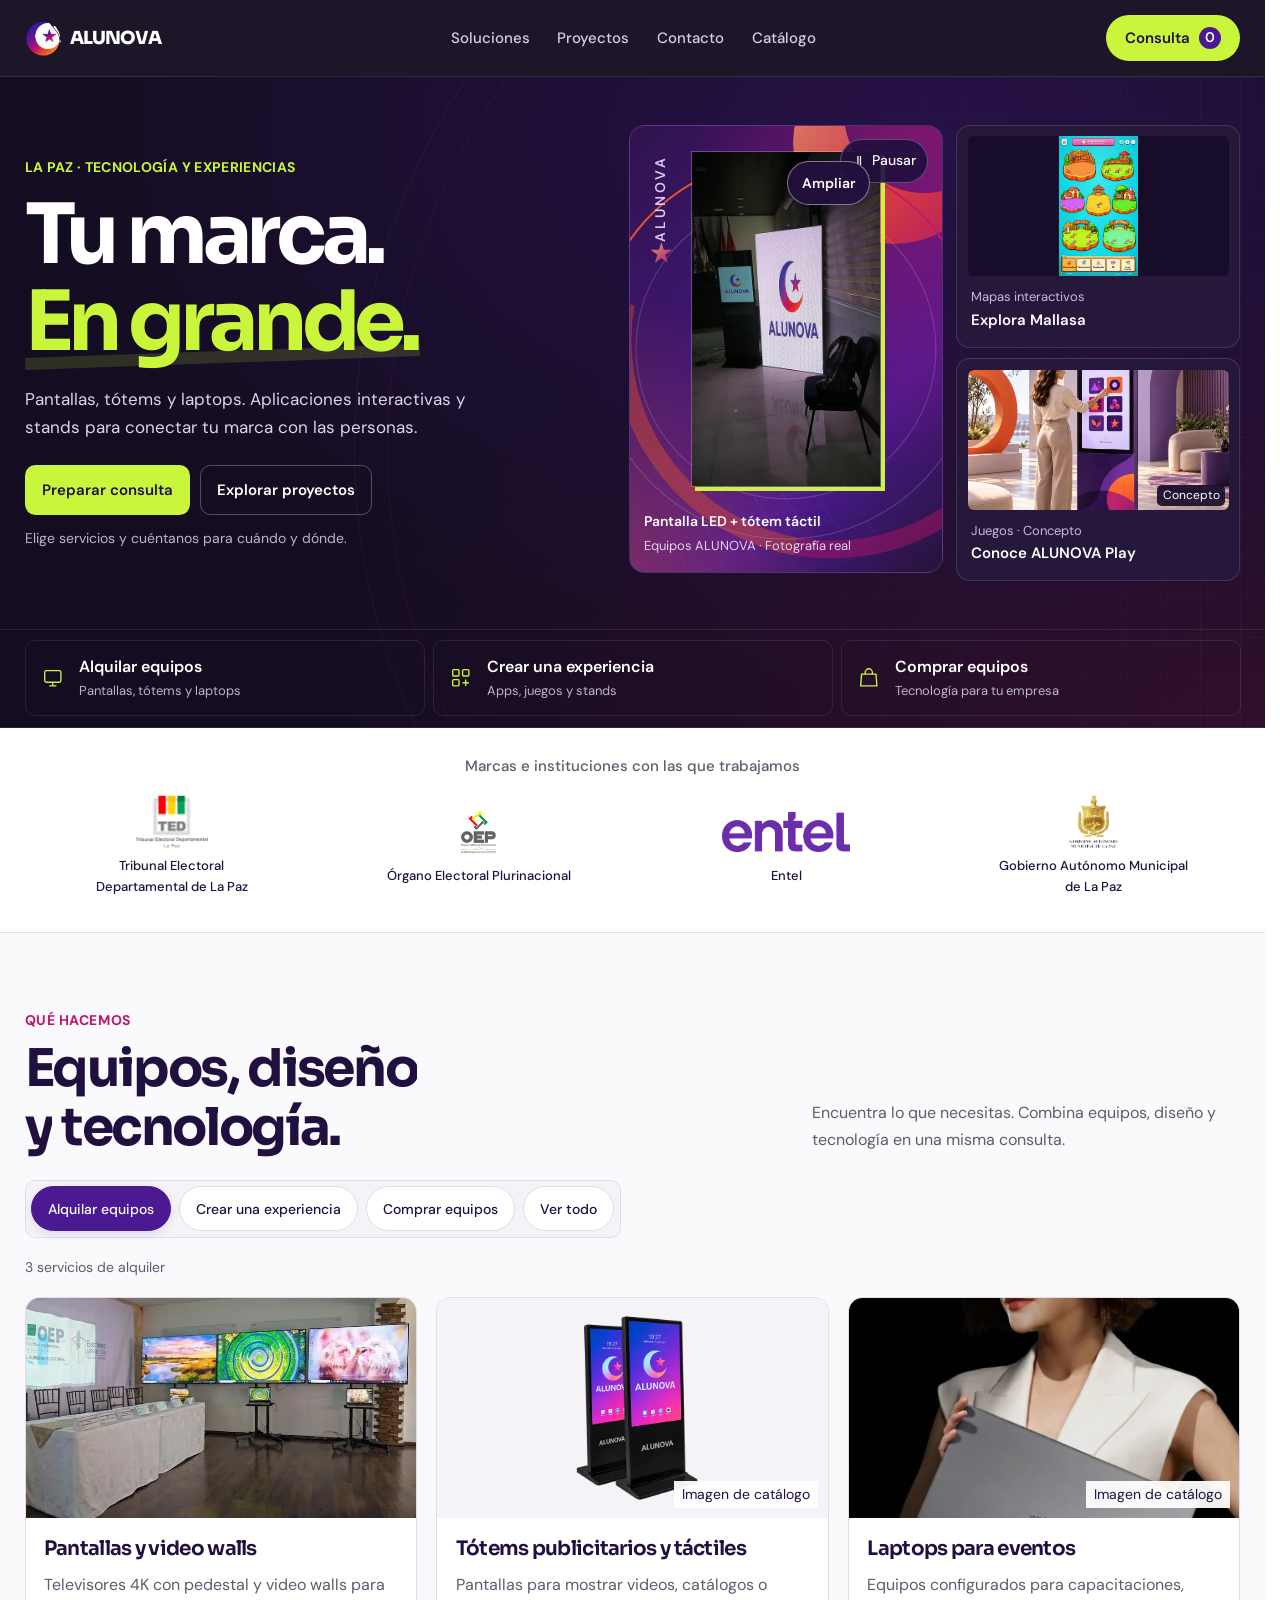
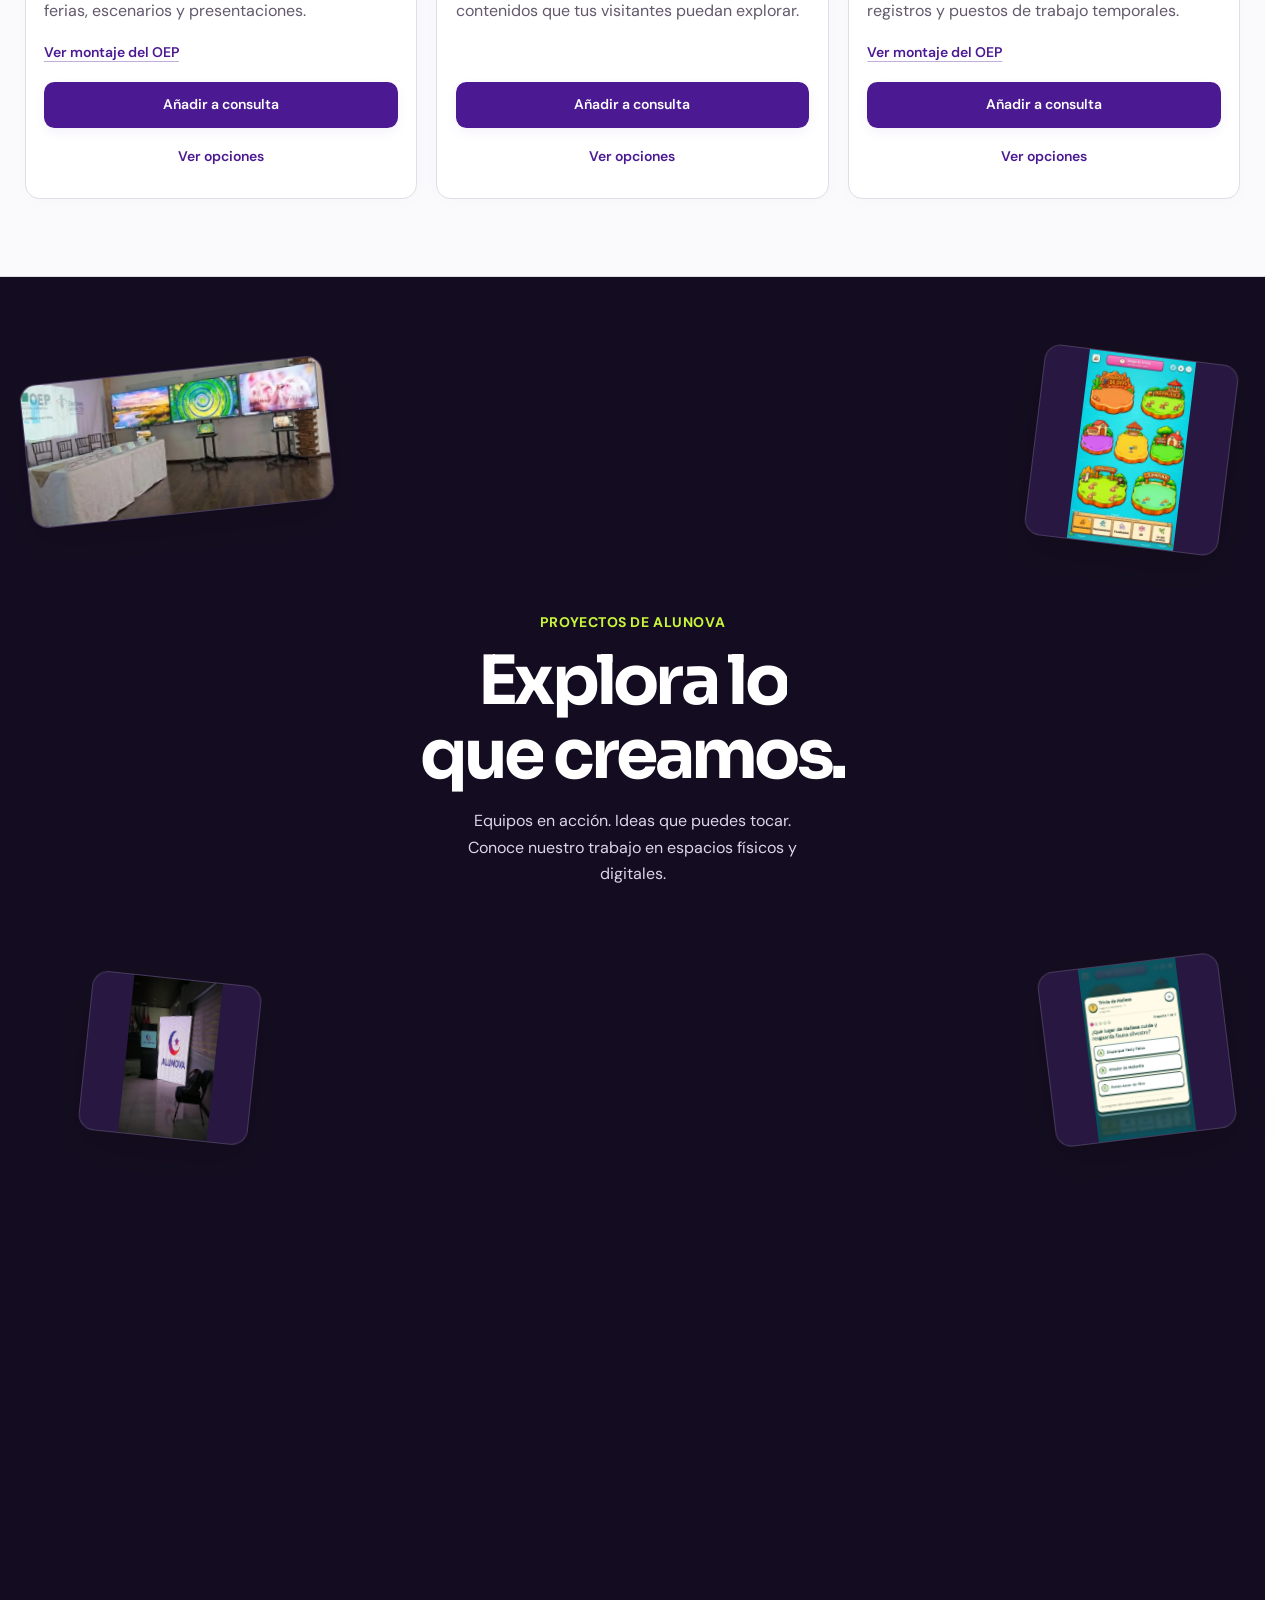
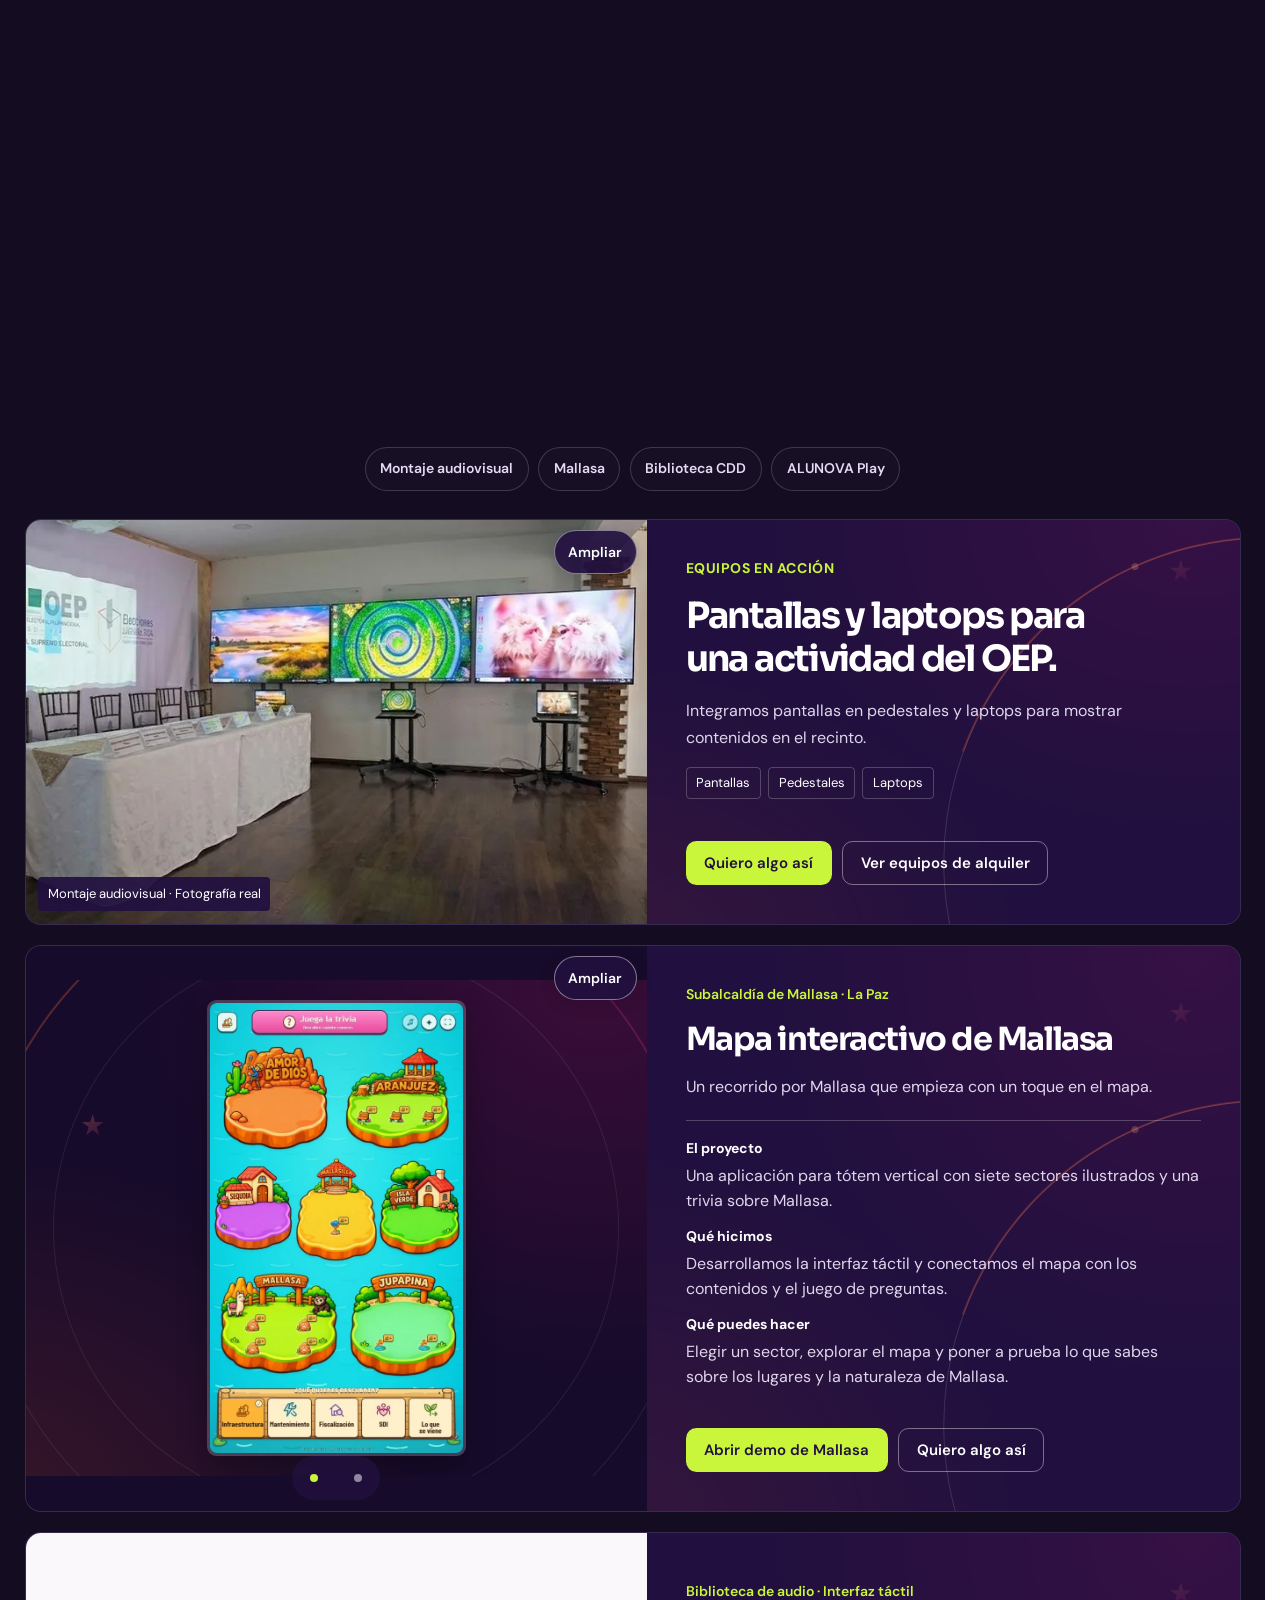
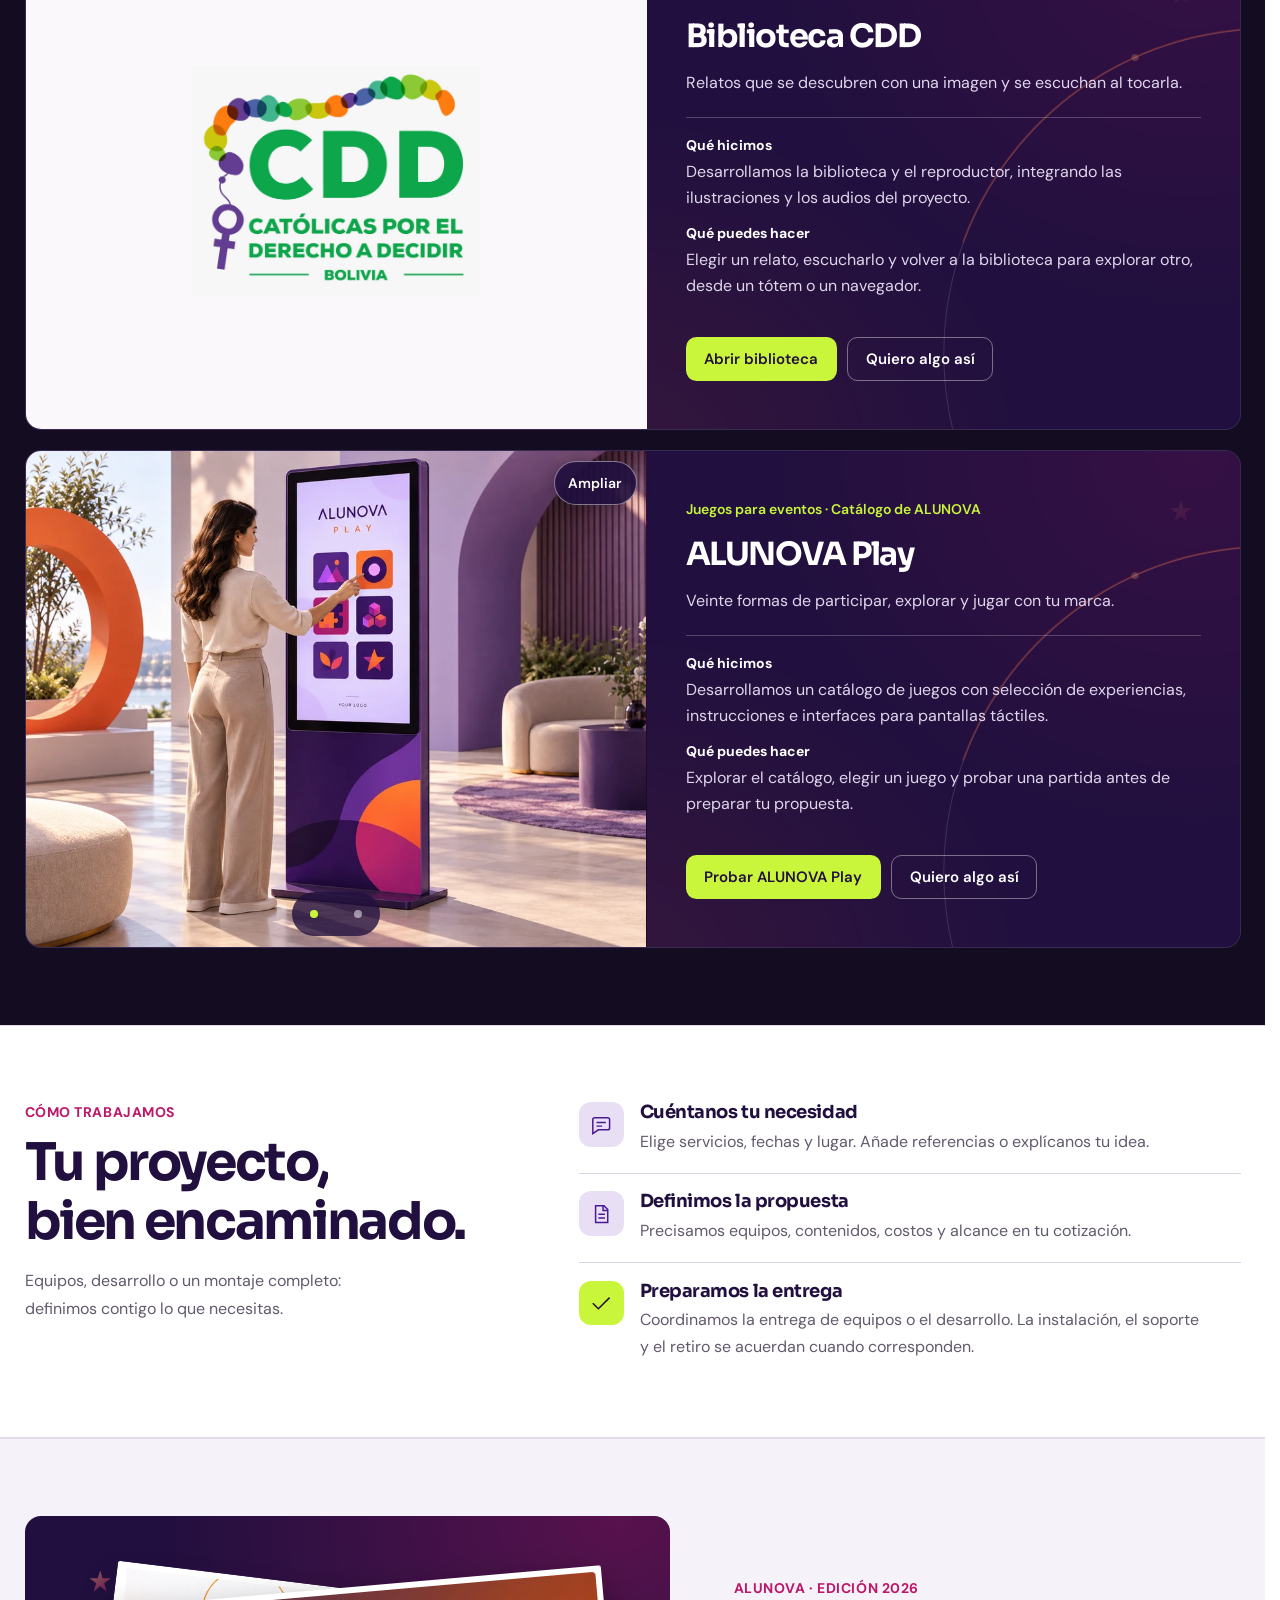
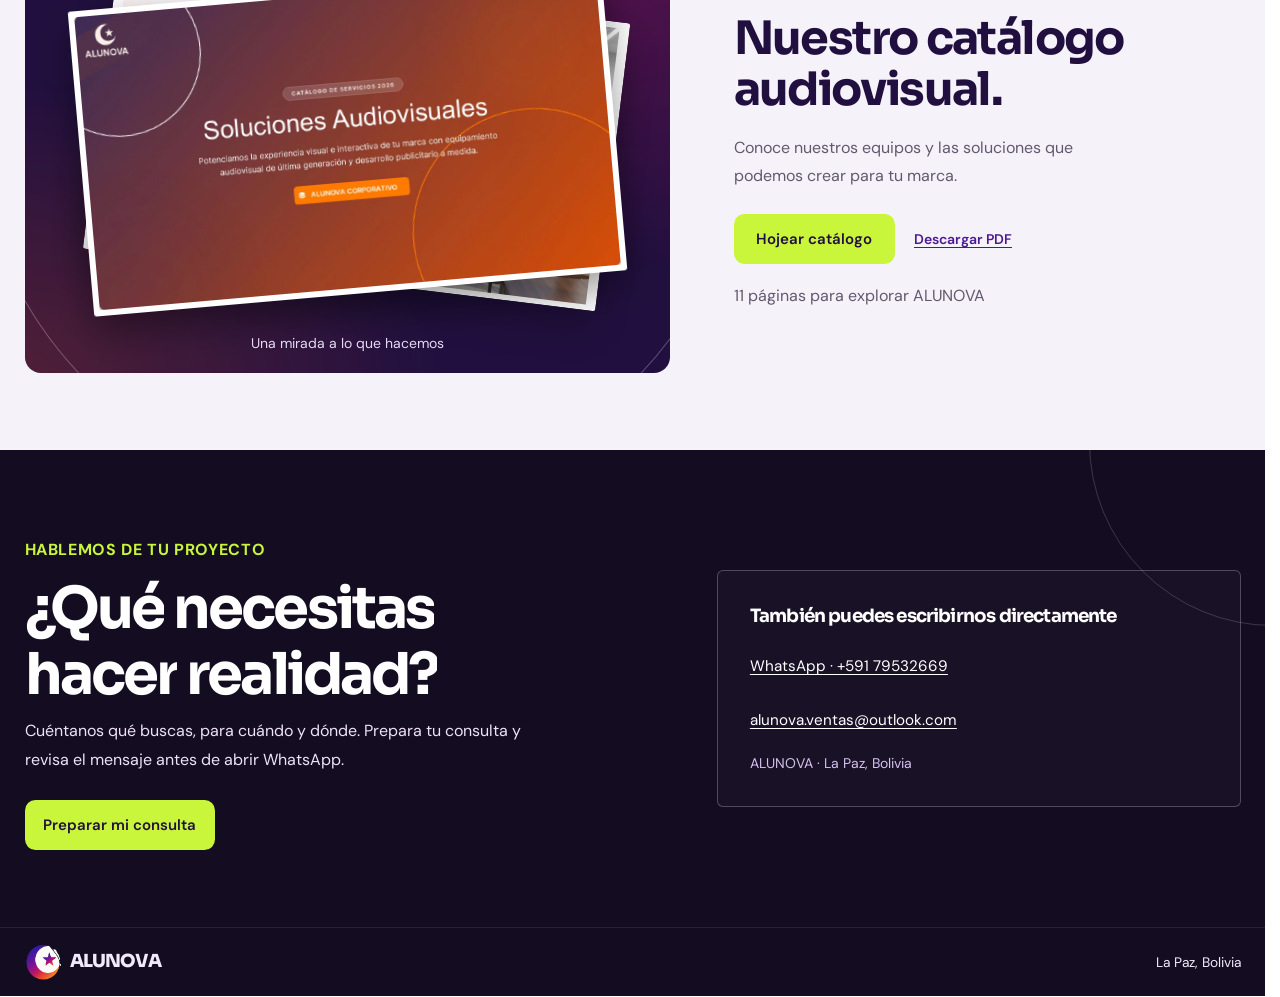
==== commit f88a46c9: "Anima las escenas y títulos según el desplazamiento" ====
--- a/index.html
+++ b/index.html
@@ -22,12 +22,12 @@
   <link rel="stylesheet" href="css/galerias.css?v=interacciones-2026">
   <link rel="stylesheet" href="css/conexiones.css?v=interacciones-2026">
   <link rel="stylesheet" href="css/lightbox.css?v=interacciones-2026">
-  <link rel="stylesheet" href="css/escaparate.css?v=recorrido-20261124">
+  <link rel="stylesheet" href="css/escaparate.css?v=scroll-escenas-20261124">
   <script src="js/mobile-menu.js?v=2" defer></script>
   <script src="js/clientes-carousel.js" defer></script>
   <script src="js/main.js?v=consulta-adaptativa-2026" defer></script>
   <script src="js/proyectos.js?v=interacciones-2026" defer></script>
-  <script src="js/experiencia.js?v=recorrido-20261124" defer></script>
+  <script src="js/experiencia.js?v=scroll-escenas-20261124" defer></script>
   <script src="js/catalogo.js?v=editorial-2026" defer></script>
   <script src="js/ambiente.js?v=interacciones-2026" defer></script>
   <script src="js/tarjetas-movil.js?v=cartas-2026" defer></script>
@@ -242,6 +242,7 @@
 
     <section class="section case-projects" id="portafolio" aria-labelledby="proyectos-titulo">
       <div class="container" id="aplicaciones">
+        <div class="project-orbit-scroll">
         <div class="case-heading project-orbit">
           <div class="project-orbit-copy">
             <p class="eyebrow">Proyectos de ALUNOVA</p>
@@ -252,6 +253,7 @@
           <div class="project-orbit-item project-orbit-map" aria-hidden="true"><img src="img/aplicaciones/mallasa-mapa.webp" alt="" width="576" height="1024" loading="lazy" decoding="async"></div>
           <div class="project-orbit-item project-orbit-equipment" aria-hidden="true"><img src="img/hero/equipos-alunova.webp" alt="" width="900" height="1600" loading="lazy" decoding="async"></div>
           <div class="project-orbit-item project-orbit-trivia" aria-hidden="true"><img src="img/aplicaciones/mallasa-trivia.webp" alt="" width="480" height="854" loading="lazy" decoding="async"></div>
+        </div>
         </div>
         <nav class="case-index" aria-label="Ir a un proyecto">
           <a href="#montaje-oep">Montaje audiovisual</a>
--- a/css/escaparate.css
+++ b/css/escaparate.css
@@ -38,8 +38,8 @@
 .hero-preview { position: relative; display: flex; min-width: 0; align-items: center; gap: .6rem; overflow: hidden; padding: .65rem; border: 1px solid #ffffff20; border-radius: .85rem; text-decoration: none; color: #fff; background: #26183b; transition: border-color var(--motion-fast), background-color var(--motion-fast); }
 .hero-preview:hover { border-color: #c9f63a88; background: #312046; }
 .hero-preview:focus-visible { outline: 3px solid var(--lime); outline-offset: 3px; }
-.hero-preview-image { position: relative; flex: 0 0 2.7rem; display: grid; place-items: center; height: 4.1rem; min-width: 0; overflow: hidden; border-radius: .4rem; background: #170c2a; }
-.hero-preview-image > img { width: auto; height: auto; max-height: 100%; max-width: 100%; object-fit: contain; }
+.hero-preview-image { position: relative; flex: 0 0 2.7rem; display: grid; grid-template: minmax(0, 1fr) / minmax(0, 1fr); place-items: center; height: 4.1rem; min-width: 0; overflow: hidden; border-radius: .4rem; background: #170c2a; }
+.hero-preview-image > img { width: auto; height: auto; min-width: 0; min-height: 0; max-height: 100%; max-width: 100%; object-fit: contain; }
 .hero-preview-play .hero-preview-image > img { height: 100%; width: 100%; object-fit: cover; }
 .hero-preview-copy { display: grid; min-width: 0; gap: .2rem; }
 .hero-preview-copy small { color: #c8b9dd; font-size: .8125rem; line-height: 1.4; }
@@ -69,18 +69,55 @@
 .case-projects .case-index a:hover { color: var(--lime); border-color: #c9f63a88; }
 .case-projects :focus-visible { outline-color: var(--lime); }
 .case-projects .case-study, .case-projects .installation-case { border: 1px solid #ffffff1c; border-radius: 1rem; }
-.project-orbit { position: relative; display: grid; place-items: center; width: 100%; max-width: none; min-height: 29rem; margin-bottom: 1.75rem; isolation: isolate; }
+.project-orbit-scroll { min-width: 0; margin-bottom: 1.75rem; }
+.project-orbit { position: relative; display: grid; place-items: center; width: 100%; max-width: none; min-height: 29rem; margin-bottom: 0; isolation: isolate; }
 .project-orbit-copy { position: relative; z-index: 1; width: min(100%, 29rem); padding: 3rem .5rem; text-align: center; }
 .project-orbit-copy .eyebrow { color: var(--lime); margin-bottom: .85rem; font-size: .875rem; }
 .case-heading .project-orbit-copy h2 { color: #fff; font-size: clamp(2.3rem, 6vw, 4.25rem); line-height: 1.08; letter-spacing: -.055em; }
 .project-orbit-copy > p:last-child { max-width: 33ch; margin: 1rem auto 0; color: var(--showcase-text); font-size: 1rem; line-height: 1.65; }
-.project-orbit-item { position: absolute; z-index: 0; display: grid; place-items: center; overflow: hidden; border: 1px solid #ffffff26; border-radius: 1rem; background: #281740; box-shadow: 0 15px 40px #0003; transform: translateY(calc(var(--orbit-progress, 0) * var(--orbit-distance, 0px))) rotate(var(--orbit-angle, 0deg)); }
-.project-orbit-item > img { width: 100%; height: 100%; object-fit: contain; }
-.project-orbit-oep { left: 0; top: 1rem; width: 25%; height: 9rem; --orbit-distance: -24px; --orbit-angle: -6deg; }
+.project-orbit-item {
+  position: absolute;
+  z-index: 0;
+  display: grid;
+  grid-template: minmax(0, 1fr) / minmax(0, 1fr);
+  place-items: center;
+  overflow: hidden;
+  pointer-events: none;
+  border: 1px solid #ffffff26;
+  border-radius: 1rem;
+  background: #281740;
+  box-shadow: 0 15px 40px #0003;
+  opacity: var(--orbit-alpha, 1);
+  transform: translate3d(
+    calc((1 - var(--orbit-spread, 1)) * var(--orbit-start-x, 0px)),
+    calc((1 - var(--orbit-spread, 1)) * var(--orbit-start-y, 0px)), 0)
+    rotate(calc(var(--orbit-angle, 0deg) + (1 - var(--orbit-spread, 1)) * var(--orbit-start-angle, 0deg)))
+    scale(var(--orbit-scale, 1));
+}
+.project-orbit-item > img { width: 100%; height: 100%; min-width: 0; min-height: 0; object-fit: contain; }
+.project-orbit-oep { left: 0; top: 1rem; width: 25%; height: 9rem; --orbit-start-x: 180px; --orbit-start-y: 95px; --orbit-angle: -6deg; --orbit-start-angle: -12deg; }
 .project-orbit-oep > img { object-fit: cover; }
-.project-orbit-map { right: 1%; top: 0; width: 16%; height: 12rem; --orbit-distance: 18px; --orbit-angle: 7deg; }
-.project-orbit-equipment { left: 5%; bottom: .5rem; width: 14%; height: 10rem; --orbit-distance: 20px; --orbit-angle: 6deg; }
-.project-orbit-trivia { right: 1%; bottom: .5rem; width: 15%; height: 11rem; --orbit-distance: -20px; --orbit-angle: -7deg; }
+.project-orbit-map { right: 1%; top: 0; width: 16%; height: 12rem; --orbit-start-x: -180px; --orbit-start-y: 100px; --orbit-angle: 7deg; --orbit-start-angle: 10deg; }
+.project-orbit-equipment { left: 5%; bottom: .5rem; width: 14%; height: 10rem; --orbit-start-x: 190px; --orbit-start-y: -100px; --orbit-angle: 6deg; --orbit-start-angle: 11deg; }
+.project-orbit-trivia { right: 1%; bottom: .5rem; width: 15%; height: 11rem; --orbit-start-x: -190px; --orbit-start-y: -100px; --orbit-angle: -7deg; --orbit-start-angle: -12deg; }
+.scroll-title-word { display: inline-block; padding-bottom: .16em; margin-bottom: -.16em; overflow: hidden; vertical-align: bottom; }
+.scroll-title-word-inner { display: inline-block; }
+html.has-scroll-reveals .scroll-title-word-inner { opacity: 0; transform: translateY(112%); transition: opacity 650ms var(--motion-ease), transform 750ms var(--motion-ease); transition-delay: var(--word-delay, 0ms); }
+html.has-scroll-reveals .is-title-visible .scroll-title-word-inner { opacity: 1; transform: translateY(0); }
+html:not(.has-scroll-scenes) .project-orbit-oep { --orbit-start-x: 16px; --orbit-start-y: 18px; --orbit-start-angle: -4deg; }
+html:not(.has-scroll-scenes) .project-orbit-map { --orbit-start-x: -16px; --orbit-start-y: 18px; --orbit-start-angle: 4deg; }
+html:not(.has-scroll-scenes) .project-orbit-equipment { --orbit-start-x: 18px; --orbit-start-y: -16px; --orbit-start-angle: 4deg; }
+html:not(.has-scroll-scenes) .project-orbit-trivia { --orbit-start-x: -18px; --orbit-start-y: -16px; --orbit-start-angle: -4deg; }
+@media (min-width: 960px) and (min-height: 650px) and (prefers-reduced-motion: no-preference) {
+  html.has-scroll-scenes .project-orbit-scroll { height: 185svh; }
+  html.has-scroll-scenes .project-orbit {
+    position: sticky;
+    top: calc(var(--header-size) + 1rem);
+    height: calc(100svh - var(--header-size) - 2rem);
+    min-height: 0;
+  }
+  html.has-scroll-scenes .project-orbit-item { will-change: transform, opacity; }
+}
 .process { background: #fff; }
 .process-mark { border-radius: .75rem; }
 .catalog-showcase { background: #f5f2fa; }
@@ -126,6 +163,10 @@
   .project-orbit-map { right: 3%; top: 0; width: 17%; height: 6.5rem; }
   .project-orbit-equipment { left: 3%; bottom: 0; width: 17%; height: 6rem; }
   .project-orbit-trivia { right: 2%; bottom: 0; width: 18%; height: 6.5rem; }
+  .project-orbit-oep { --orbit-start-x: 16px; --orbit-start-y: 18px; --orbit-start-angle: -4deg; }
+  .project-orbit-map { --orbit-start-x: -16px; --orbit-start-y: 18px; --orbit-start-angle: 4deg; }
+  .project-orbit-equipment { --orbit-start-x: 18px; --orbit-start-y: -16px; --orbit-start-angle: 4deg; }
+  .project-orbit-trivia { --orbit-start-x: -18px; --orbit-start-y: -16px; --orbit-start-angle: -4deg; }
 }
 @media (max-width: 359px) {
   .hero .hero-grid { padding-block: 1.65rem; gap: 1.35rem; }
@@ -141,6 +182,7 @@
   .case-heading .project-orbit-copy h2 { font-size: 2.3rem; }
 }
 @media (prefers-reduced-motion: reduce) {
-  .project-orbit-item { transform: rotate(var(--orbit-angle, 0deg)); }
+  .project-orbit-item { transform: rotate(var(--orbit-angle, 0deg)); opacity: 1; }
+  html.has-scroll-reveals .scroll-title-word-inner { opacity: 1; transform: none; transition: none; }
   .hero-preview, .hero .hero-solutions a { transition: none; }
 }
